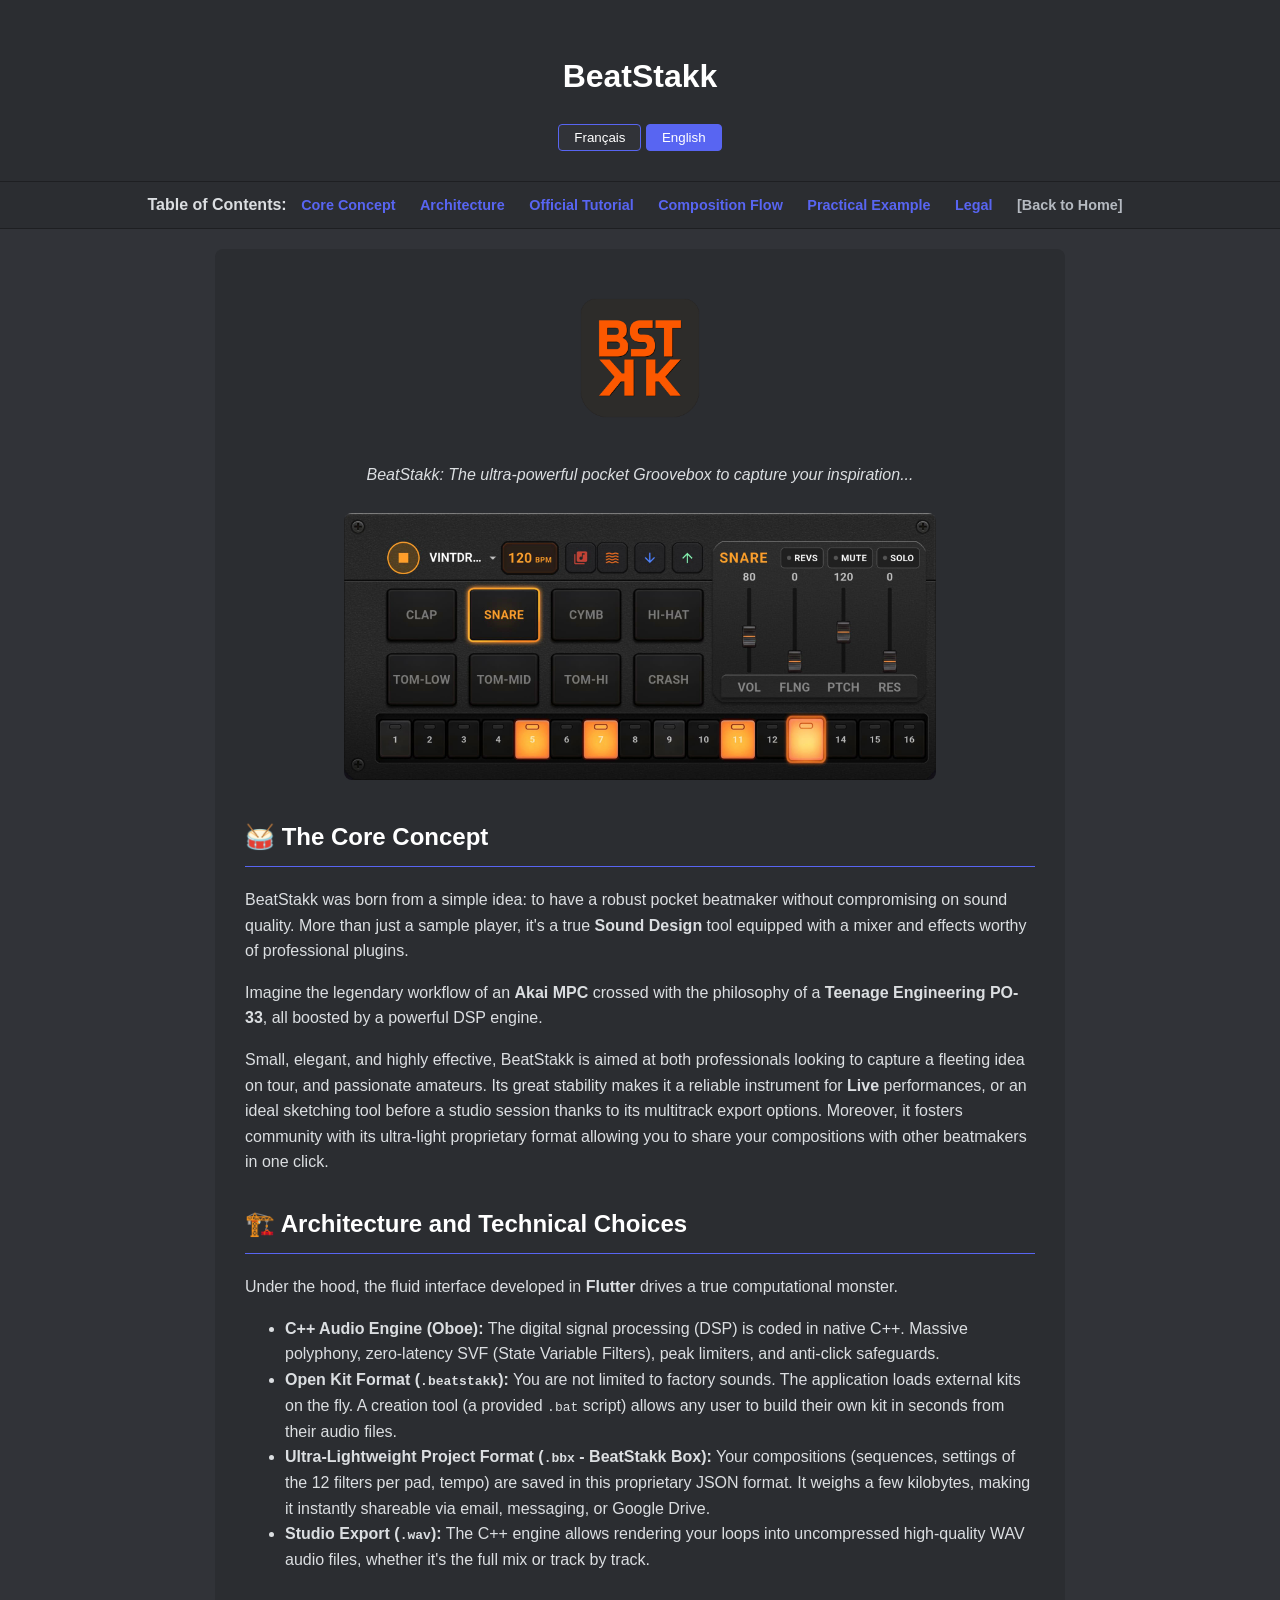
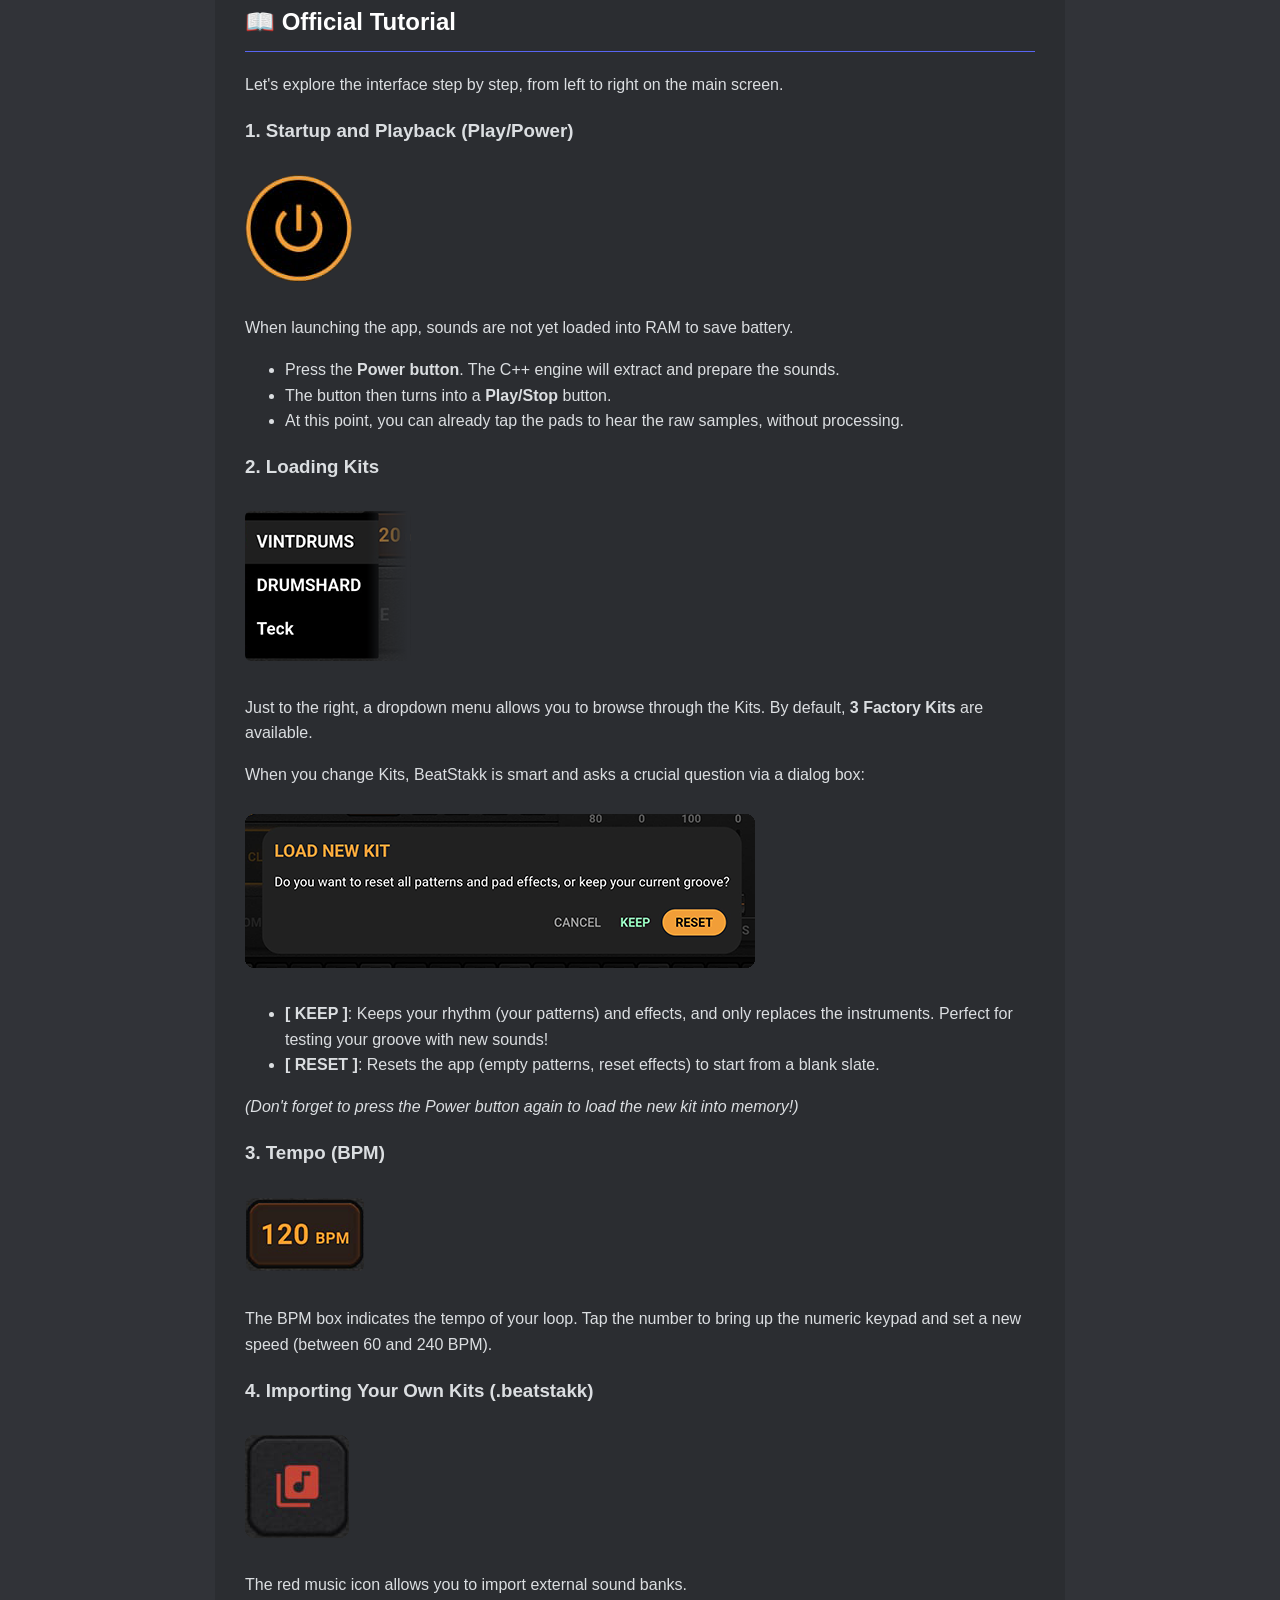
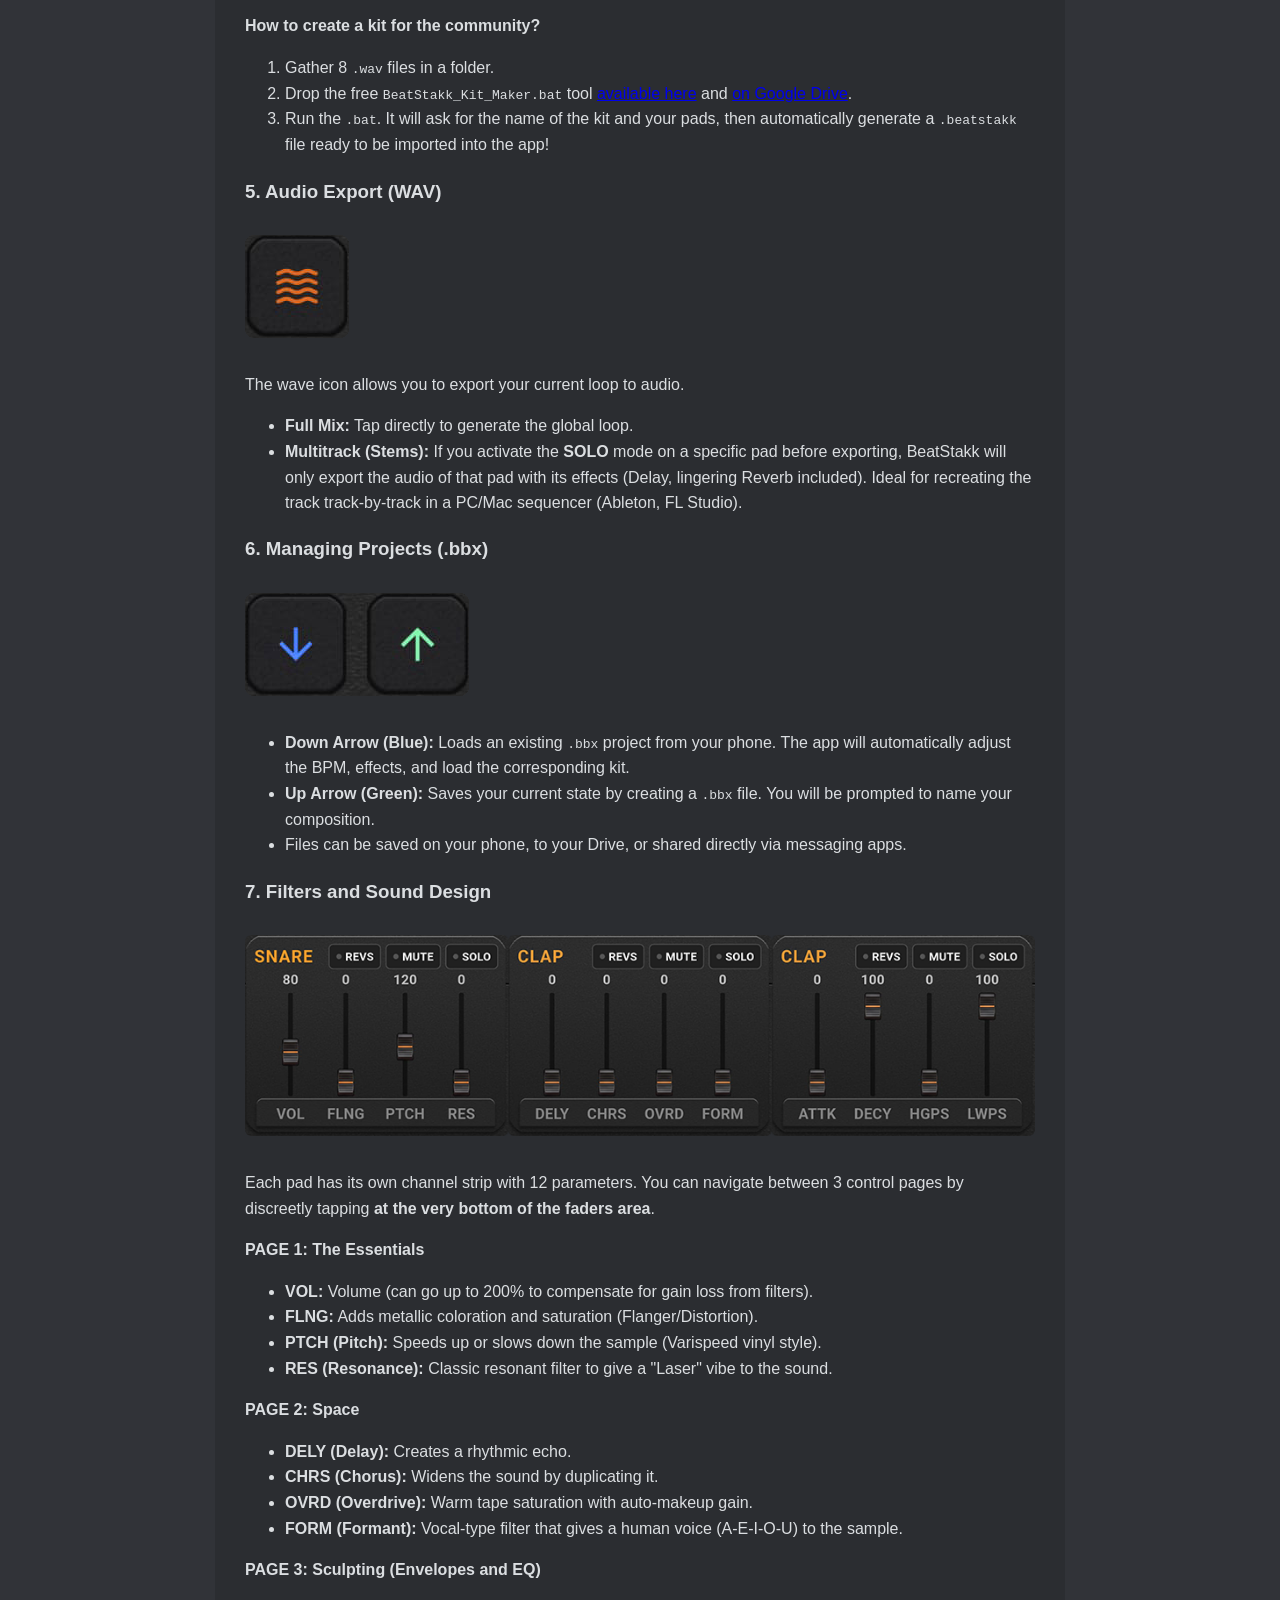
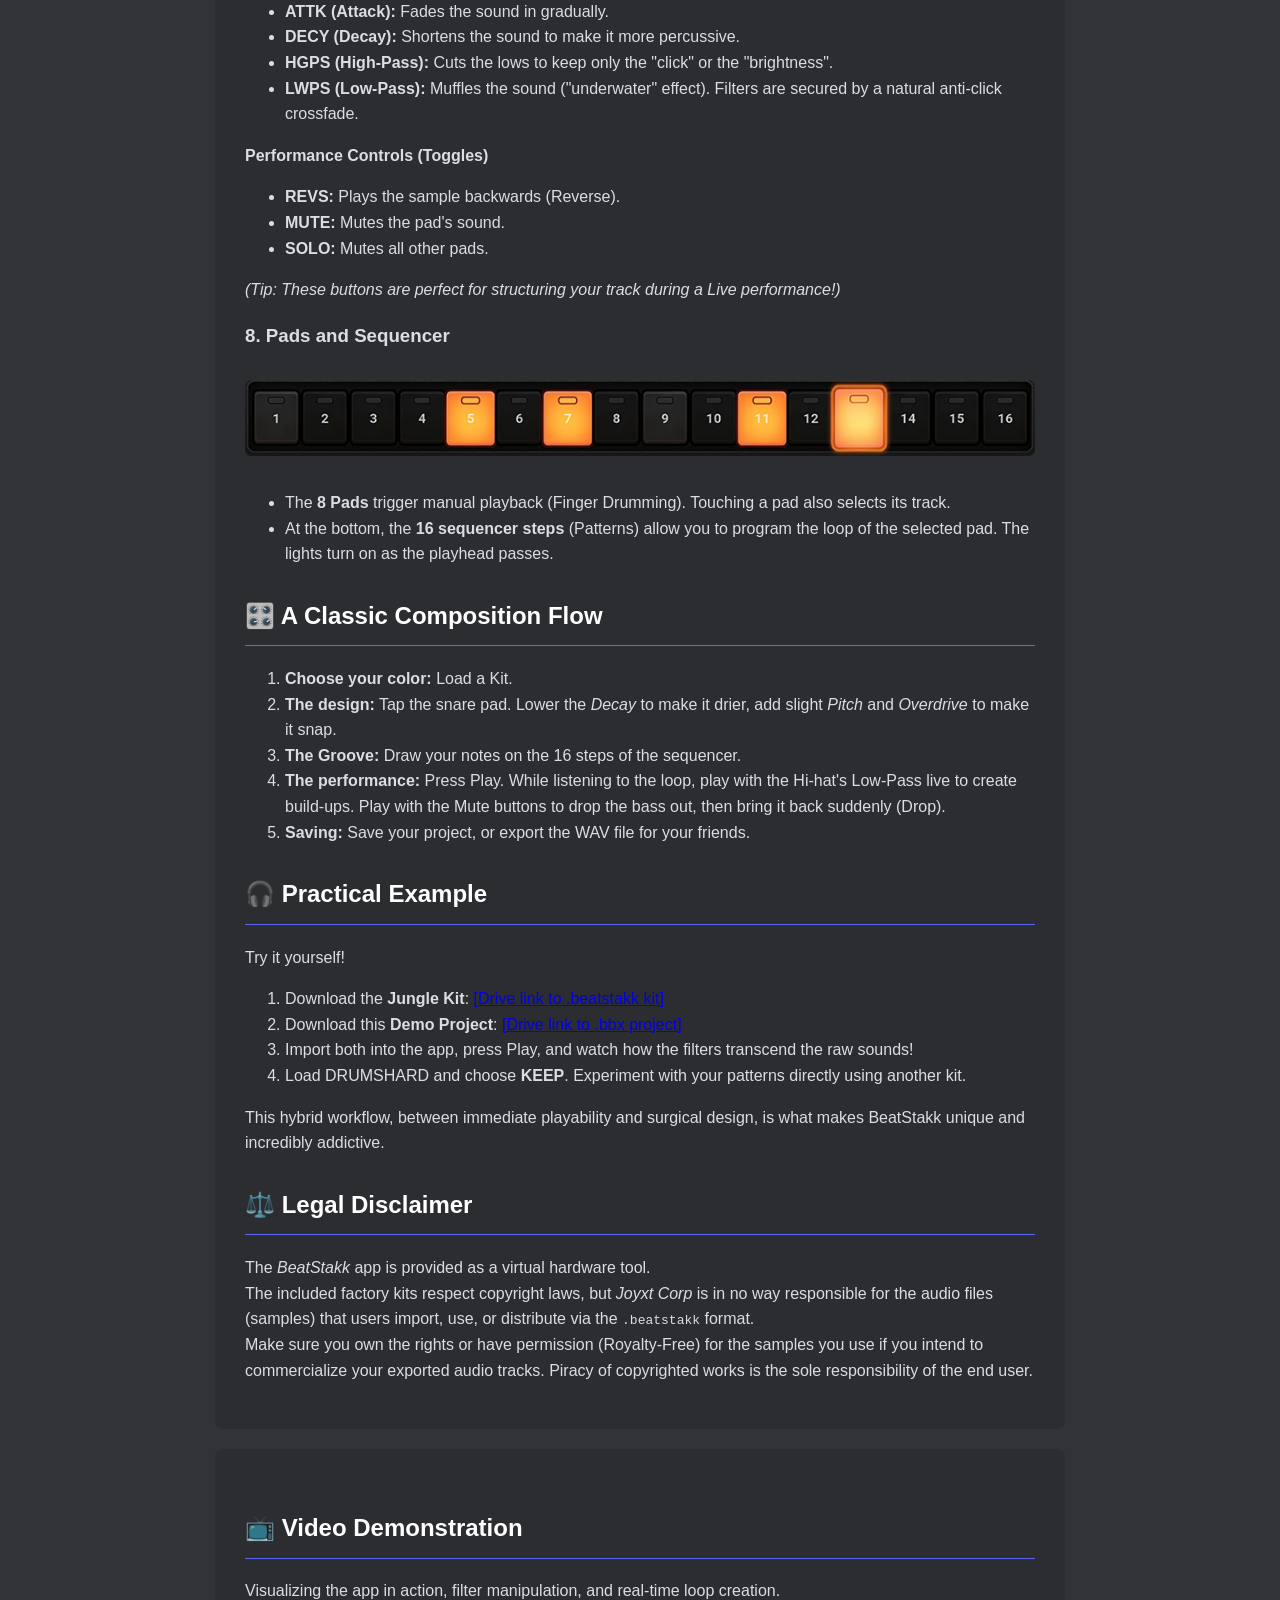
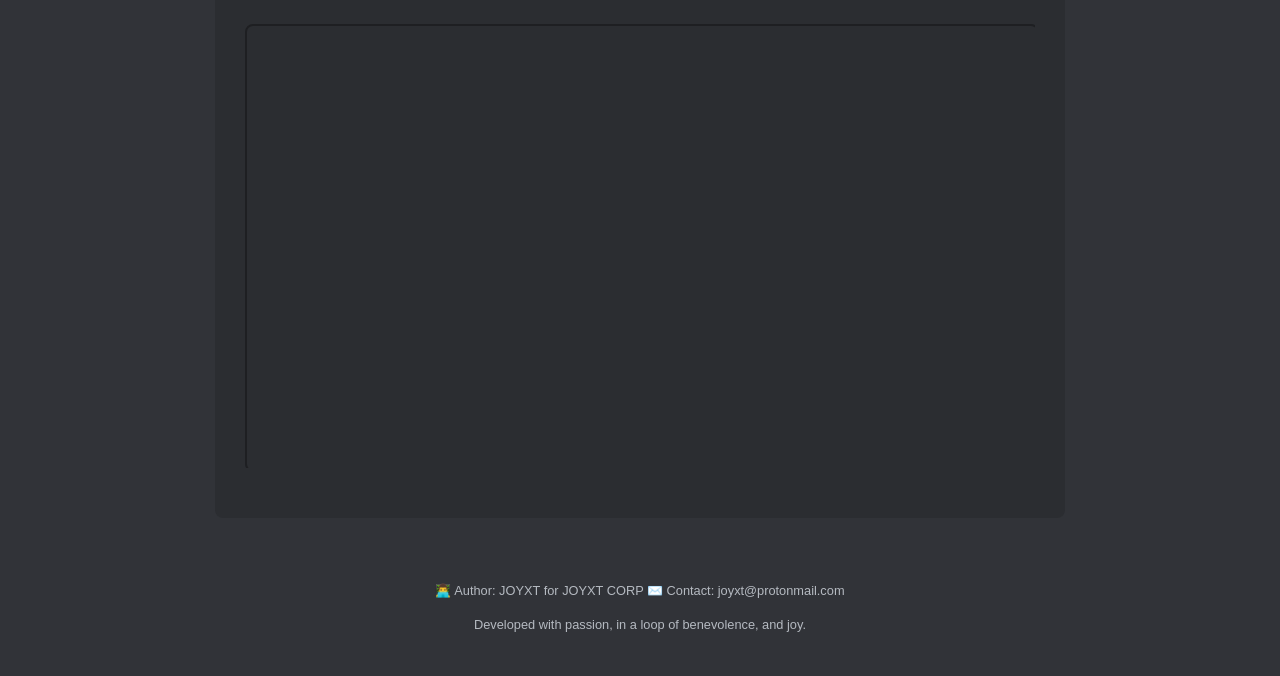
==== beatstakk_en.html @ 930d636c "cjange T to t" ====
<!DOCTYPE html>
<html lang="en">
<head>
    <meta charset="UTF-8">
    <meta name="viewport" content="width=device-width, initial-scale=1.0">
    <title>BeatStakk - EN</title>
    <link rel="stylesheet" href="style.css">
</head>
<body>
<header>
    <h1>BeatStakk</h1>
    <div class="lang-switcher">
        <button onclick="window.location.href='beatstakk_fr2.html'">Français</button>
        <button class="active">English</button>
    </div>
</header>

<nav class="toc">
    <strong>Table of Contents:</strong>
    <a href="#raison">Core Concept</a>
    <a href="#architecture">Architecture</a>
    <a href="#tutoriel">Official Tutorial</a>
    <a href="#flow">Composition Flow</a>
    <a href="#exemple">Practical Example</a>
    <a href="#legal">Legal</a>
    <a href="index.html" style="color:var(--text-muted)">[Back to Home]</a>
</nav>

<main>
    <div class="card">
        <div style="text-align: center; margin-bottom: 20px;">
            <img src="img/BeatStakk_Playstore_Logo.png" alt="BeatStakk Logo" style="width: 20%; display: block; margin: 0 auto;">
            <br>
            <em>BeatStakk: The ultra-powerful pocket Groovebox to capture your inspiration...</em>
            <br><br>
            <img src="img/BeatStakk_ScreenShot.jpeg" alt="BeatStakk Interface" style="width: 75%; border-radius: 8px;">
        </div>

        <h2 id="raison">🥁 The Core Concept</h2>
        <p>BeatStakk was born from a simple idea: to have a robust pocket beatmaker without compromising on sound quality. More than just a sample player, it's a true <strong>Sound Design</strong> tool equipped with a mixer and effects worthy of professional plugins.</p>
        <p>Imagine the legendary workflow of an <strong>Akai MPC</strong> crossed with the philosophy of a <strong>Teenage Engineering PO-33</strong>, all boosted by a powerful DSP engine.</p>
        <p>Small, elegant, and highly effective, BeatStakk is aimed at both professionals looking to capture a fleeting idea on tour, and passionate amateurs. Its great stability makes it a reliable instrument for <strong>Live</strong> performances, or an ideal sketching tool before a studio session thanks to its multitrack export options. Moreover, it fosters community with its ultra-light proprietary format allowing you to share your compositions with other beatmakers in one click.</p>

        <h2 id="architecture">🏗️ Architecture and Technical Choices</h2>
        <p>Under the hood, the fluid interface developed in <strong>Flutter</strong> drives a true computational monster.</p>
        <ul>
            <li><strong>C++ Audio Engine (Oboe):</strong> The digital signal processing (DSP) is coded in native C++. Massive polyphony, zero-latency SVF (State Variable Filters), peak limiters, and anti-click safeguards.</li>
            <li><strong>Open Kit Format (<code>.beatstakk</code>):</strong> You are not limited to factory sounds. The application loads external kits on the fly. A creation tool (a provided <code>.bat</code> script) allows any user to build their own kit in seconds from their audio files.</li>
            <li><strong>Ultra-Lightweight Project Format (<code>.bbx</code> - BeatStakk Box):</strong> Your compositions (sequences, settings of the 12 filters per pad, tempo) are saved in this proprietary JSON format. It weighs a few kilobytes, making it instantly shareable via email, messaging, or Google Drive.</li>
            <li><strong>Studio Export (<code>.wav</code>):</strong> The C++ engine allows rendering your loops into uncompressed high-quality WAV audio files, whether it's the full mix or track by track.</li>
        </ul>

        <h2 id="tutoriel">📖 Official Tutorial</h2>
        <p>Let's explore the interface step by step, from left to right on the main screen.</p>

        <h3>1. Startup and Playback (Play/Power)</h3>
        <img src="img/UI_Power.png" alt="BeatStakk Power" style="max-width: 100%; border-radius: 6px; margin: 10px 0;">
        <p>When launching the app, sounds are not yet loaded into RAM to save battery.</p>
        <ul>
            <li>Press the <strong>Power button</strong>. The C++ engine will extract and prepare the sounds.</li>
            <li>The button then turns into a <strong>Play/Stop</strong> button.</li>
            <li>At this point, you can already tap the pads to hear the raw samples, without processing.</li>
        </ul>

        <h3>2. Loading Kits</h3>
        <img src="img/Ui_Kit.png" alt="Kits Menu" style="max-width: 100%; border-radius: 6px; margin: 10px 0;">
        <p>Just to the right, a dropdown menu allows you to browse through the Kits. By default, <strong>3 Factory Kits</strong> are available.</p>
        <p>When you change Kits, BeatStakk is smart and asks a crucial question via a dialog box:</p>
        <img src="img/Ui_Questions.png" alt="Kit Change Message" style="max-width: 100%; border-radius: 6px; margin: 10px 0;">
        <ul>
            <li><strong>[ KEEP ]</strong>: Keeps your rhythm (your patterns) and effects, and only replaces the instruments. Perfect for testing your groove with new sounds!</li>
            <li><strong>[ RESET ]</strong>: Resets the app (empty patterns, reset effects) to start from a blank slate.</li>
        </ul>
        <p><em>(Don't forget to press the Power button again to load the new kit into memory!)</em></p>

        <h3>3. Tempo (BPM)</h3>
        <img src="img/Ui_BPM.png" alt="BPM Button" style="max-width: 100%; border-radius: 6px; margin: 10px 0;">
        <p>The BPM box indicates the tempo of your loop. Tap the number to bring up the numeric keypad and set a new speed (between 60 and 240 BPM).</p>

        <h3>4. Importing Your Own Kits (.beatstakk)</h3>
        <img src="img/Ui_ADDKIT.png" alt="Import Kit Button" style="max-width: 100%; border-radius: 6px; margin: 10px 0;">
        <p>The red music icon allows you to import external sound banks.</p>
        <p><strong>How to create a kit for the community?</strong></p>
        <ol>
            <li>Gather 8 <code>.wav</code> files in a folder.</li>
            <li>Drop the free <code>BeatStakk_Kit_Maker.bat</code> tool <a href="tool/BeatStakk_Kit_Maker.zip">available here</a> and <a href="https://drive.google.com/file/d/1hg0mNo_TkWM26WSYjPLIEQE8mhA7salg/view?usp=sharing" target="_blank">on Google Drive</a>.</li>
            <li>Run the <code>.bat</code>. It will ask for the name of the kit and your pads, then automatically generate a <code>.beatstakk</code> file ready to be imported into the app!</li>
        </ol>

        <h3>5. Audio Export (WAV)</h3>
        <img src="img/Ui_ExpWAVE.png" alt="Export WAV Button" style="max-width: 100%; border-radius: 6px; margin: 10px 0;">
        <p>The wave icon allows you to export your current loop to audio.</p>
        <ul>
            <li><strong>Full Mix:</strong> Tap directly to generate the global loop.</li>
            <li><strong>Multitrack (Stems):</strong> If you activate the <strong>SOLO</strong> mode on a specific pad before exporting, BeatStakk will only export the audio of that pad with its effects (Delay, lingering Reverb included). Ideal for recreating the track track-by-track in a PC/Mac sequencer (Ableton, FL Studio).</li>
        </ul>

        <h3>6. Managing Projects (.bbx)</h3>
        <img src="img/Ui_IMP_EXP.png" alt="Import/Export Project Button" style="max-width: 100%; border-radius: 6px; margin: 10px 0;">
        <ul>
            <li><strong>Down Arrow (Blue):</strong> Loads an existing <code>.bbx</code> project from your phone. The app will automatically adjust the BPM, effects, and load the corresponding kit.</li>
            <li><strong>Up Arrow (Green):</strong> Saves your current state by creating a <code>.bbx</code> file. You will be prompted to name your composition.</li>
            <li>Files can be saved on your phone, to your Drive, or shared directly via messaging apps.</li>
        </ul>

        <h3>7. Filters and Sound Design</h3>
        <img src="img/Ui_Effects.png" alt="Filters Area" style="max-width: 100%; border-radius: 6px; margin: 10px 0;">
        <p>Each pad has its own channel strip with 12 parameters. You can navigate between 3 control pages by discreetly tapping <strong>at the very bottom of the faders area</strong>.</p>
        
        <p><strong>PAGE 1: The Essentials</strong></p>
        <ul>
            <li><strong>VOL:</strong> Volume (can go up to 200% to compensate for gain loss from filters).</li>
            <li><strong>FLNG:</strong> Adds metallic coloration and saturation (Flanger/Distortion).</li>
            <li><strong>PTCH (Pitch):</strong> Speeds up or slows down the sample (Varispeed vinyl style).</li>
            <li><strong>RES (Resonance):</strong> Classic resonant filter to give a "Laser" vibe to the sound.</li>
        </ul>

        <p><strong>PAGE 2: Space</strong></p>
        <ul>
            <li><strong>DELY (Delay):</strong> Creates a rhythmic echo.</li>
            <li><strong>CHRS (Chorus):</strong> Widens the sound by duplicating it.</li>
            <li><strong>OVRD (Overdrive):</strong> Warm tape saturation with auto-makeup gain.</li>
            <li><strong>FORM (Formant):</strong> Vocal-type filter that gives a human voice (A-E-I-O-U) to the sample.</li>
        </ul>

        <p><strong>PAGE 3: Sculpting (Envelopes and EQ)</strong></p>
        <ul>
            <li><strong>ATTK (Attack):</strong> Fades the sound in gradually.</li>
            <li><strong>DECY (Decay):</strong> Shortens the sound to make it more percussive.</li>
            <li><strong>HGPS (High-Pass):</strong> Cuts the lows to keep only the "click" or the "brightness".</li>
            <li><strong>LWPS (Low-Pass):</strong> Muffles the sound ("underwater" effect). Filters are secured by a natural anti-click crossfade.</li>
        </ul>

        <p><strong>Performance Controls (Toggles)</strong></p>
        <ul>
            <li><strong>REVS:</strong> Plays the sample backwards (Reverse).</li>
            <li><strong>MUTE:</strong> Mutes the pad's sound.</li>
            <li><strong>SOLO:</strong> Mutes all other pads.</li>
        </ul>
        <p><em>(Tip: These buttons are perfect for structuring your track during a Live performance!)</em></p>

        <h3>8. Pads and Sequencer</h3>
        <img src="img/Ui_Patterns.png" alt="Sequencer" style="max-width: 100%; border-radius: 6px; margin: 10px 0;">
        <ul>
            <li>The <strong>8 Pads</strong> trigger manual playback (Finger Drumming). Touching a pad also selects its track.</li>
            <li>At the bottom, the <strong>16 sequencer steps</strong> (Patterns) allow you to program the loop of the selected pad. The lights turn on as the playhead passes.</li>
        </ul>

        <h2 id="flow">🎛️ A Classic Composition Flow</h2>
        <ol>
            <li><strong>Choose your color:</strong> Load a Kit.</li>
            <li><strong>The design:</strong> Tap the snare pad. Lower the <em>Decay</em> to make it drier, add slight <em>Pitch</em> and <em>Overdrive</em> to make it snap.</li>
            <li><strong>The Groove:</strong> Draw your notes on the 16 steps of the sequencer.</li>
            <li><strong>The performance:</strong> Press Play. While listening to the loop, play with the Hi-hat's Low-Pass live to create build-ups. Play with the Mute buttons to drop the bass out, then bring it back suddenly (Drop).</li>
            <li><strong>Saving:</strong> Save your project, or export the WAV file for your friends.</li>
        </ol>

        <h2 id="exemple">🎧 Practical Example</h2>
        <p>Try it yourself!</p>
        <ol>
            <li>Download the <strong>Jungle Kit</strong>: <a href="https://drive.google.com/file/d/19Ub7Polo5InMxgsC59vypetd4v2DM2sg/view?usp=sharing" target="_blank">[Drive link to .beatstakk kit]</a></li>
            <li>Download this <strong>Demo Project</strong>: <a href="https://drive.google.com/file/d/1XebCgmjNtknM7NteTGm-o6sNWkcVsdc2/view?usp=sharing" target="_blank">[Drive link to .bbx project]</a></li>
            <li>Import both into the app, press Play, and watch how the filters transcend the raw sounds!</li>
            <li>Load DRUMSHARD and choose <strong>KEEP</strong>. Experiment with your patterns directly using another kit.</li>
        </ol>
        <p>This hybrid workflow, between immediate playability and surgical design, is what makes BeatStakk unique and incredibly addictive.</p>

        <h2 id="legal">⚖️ Legal Disclaimer</h2>
        <p>The <em>BeatStakk</em> app is provided as a virtual hardware tool.<br>
        The included factory kits respect copyright laws, but <em>Joyxt Corp</em> is in no way responsible for the audio files (samples) that users import, use, or distribute via the <code>.beatstakk</code> format.<br>
        Make sure you own the rights or have permission (Royalty-Free) for the samples you use if you intend to commercialize your exported audio tracks. Piracy of copyrighted works is the sole responsibility of the end user.</p>
    </div>
</main>

<main>
    <section class="card">
        <h2>📺 Video Demonstration</h2>
        <p>Visualizing the app in action, filter manipulation, and real-time loop creation.</p>
        
        <div class="video-container">
            <iframe 
                src="https://www.youtube.com/embed/" 
                frameborder="0" 
                allow="accelerometer; autoplay; clipboard-write; encrypted-media; gyroscope; picture-in-picture; web-share" 
                referrerpolicy="strict-origin-when-cross-origin"
                allowfullscreen>
            </iframe>
        </div>
    </section>
</main>

<footer>
    <p>👨‍💻 Author: JOYXT for JOYXT CORP ✉️ Contact: joyxt@protonmail.com</p>
    <p>Developed with passion, in a loop of benevolence, and joy.</p>
</footer>
</body>
</html>
---- style.css ----
:root {
    --bg-main: #313338;
    --bg-side: #2B2D31;
    --bg-tertiary: #1E1F22;
    --text-main: #DBDEE1;
    --text-muted: #B5BAC1;
    --accent: #5865F2;
    --white: #FFFFFF;
}

html { scroll-behavior: smooth; }
body { font-family: Arial, sans-serif; background-color: var(--bg-main); color: var(--text-main); margin: 0; line-height: 1.6; }
header { background-color: var(--bg-side); padding: 30px; text-align: center; border-bottom: 1px solid var(--bg-tertiary); }
h1 { color: var(--white); }
.lang-switcher button { background: var(--bg-main); border: 1px solid var(--accent); color: white; padding: 5px 15px; border-radius: 4px; cursor: pointer; }
.lang-switcher button.active { background: var(--accent); }
.toc { position: sticky; top: 0; background: var(--bg-side); padding: 10px; text-align: center; border-bottom: 1px solid var(--bg-tertiary); z-index: 100; }
.toc a { color: var(--accent); text-decoration: none; margin: 0 10px; font-weight: bold; font-size: 0.9em; }
main { max-width: 850px; margin: 20px auto; padding: 0 20px; }
.card { background: var(--bg-side); padding: 30px; border-radius: 8px; margin-bottom: 20px; }
h2 { color: var(--white); border-bottom: 1px solid var(--accent); padding-bottom: 10px; margin-top: 30px; }
footer { text-align: center; padding: 30px; color: var(--text-muted); font-size: 0.8em; }

.accent-link {
    display: inline-block;
    margin-top: 10px;
    color: var(--accent);
    text-decoration: none;
    font-weight: bold;
}
.accent-link:hover {
    text-decoration: underline;
    color: var(--white);
}

/* --- AJOUTS POUR LA PAGE MEDIA (SANS DÉNATURER L'EXISTANT) --- */

.video-container {
    position: relative;
    padding-bottom: 56.25%; /* Ratio 16/9 */
    height: 0;
    overflow: hidden;
    margin: 20px 0;
}

.video-container iframe {
    position: absolute;
    top: 0;
    left: 0;
    width: 100%;
    height: 100%;
    border: 2px solid var(--bg-tertiary);
    border-radius: 8px;
}

.media-grid {
    display: grid;
    grid-template-columns: repeat(auto-fit, minmax(200px, 1fr));
    gap: 15px;
    margin-top: 20px;
}

.media-item {
    background: var(--bg-tertiary);
    padding: 10px;
    border-radius: 6px;
    text-align: center;
}

.media-item img {
    max-width: 100%;
    border-radius: 4px;
    border: 1px solid var(--bg-main);
}
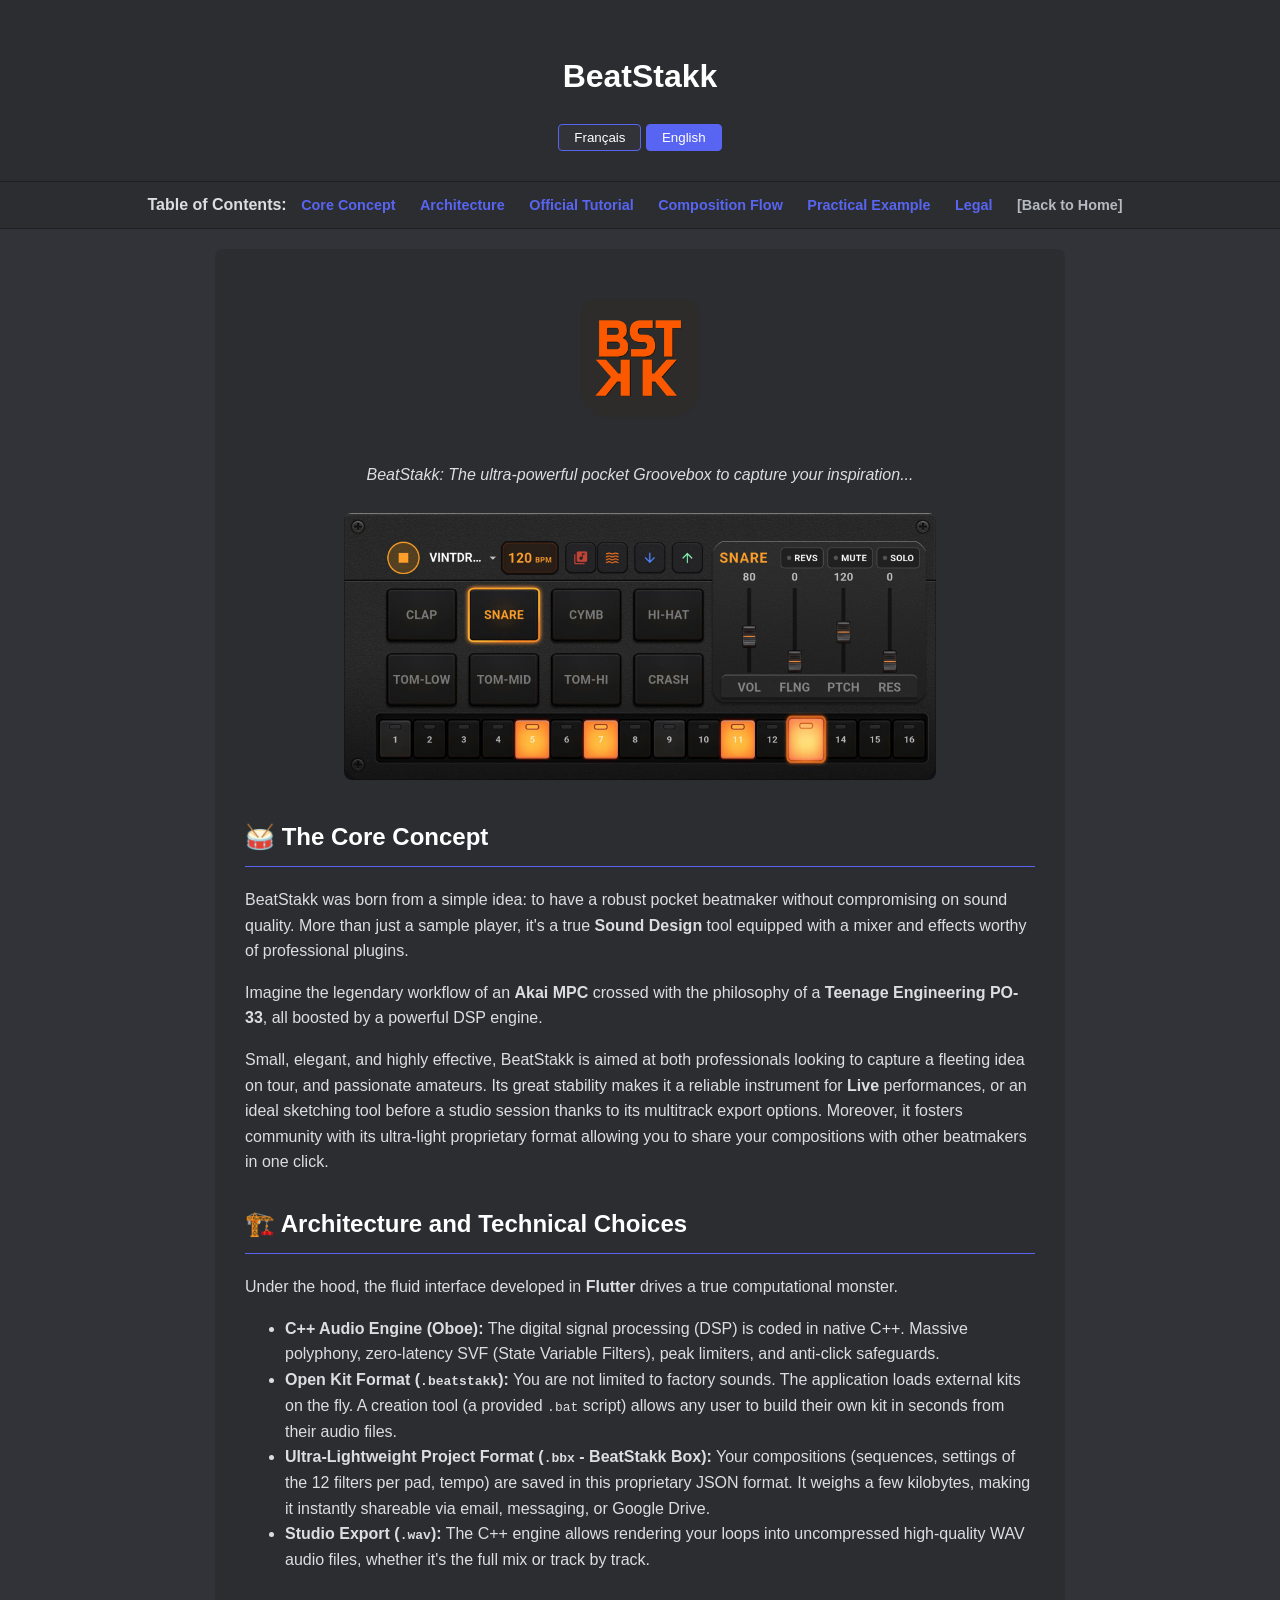
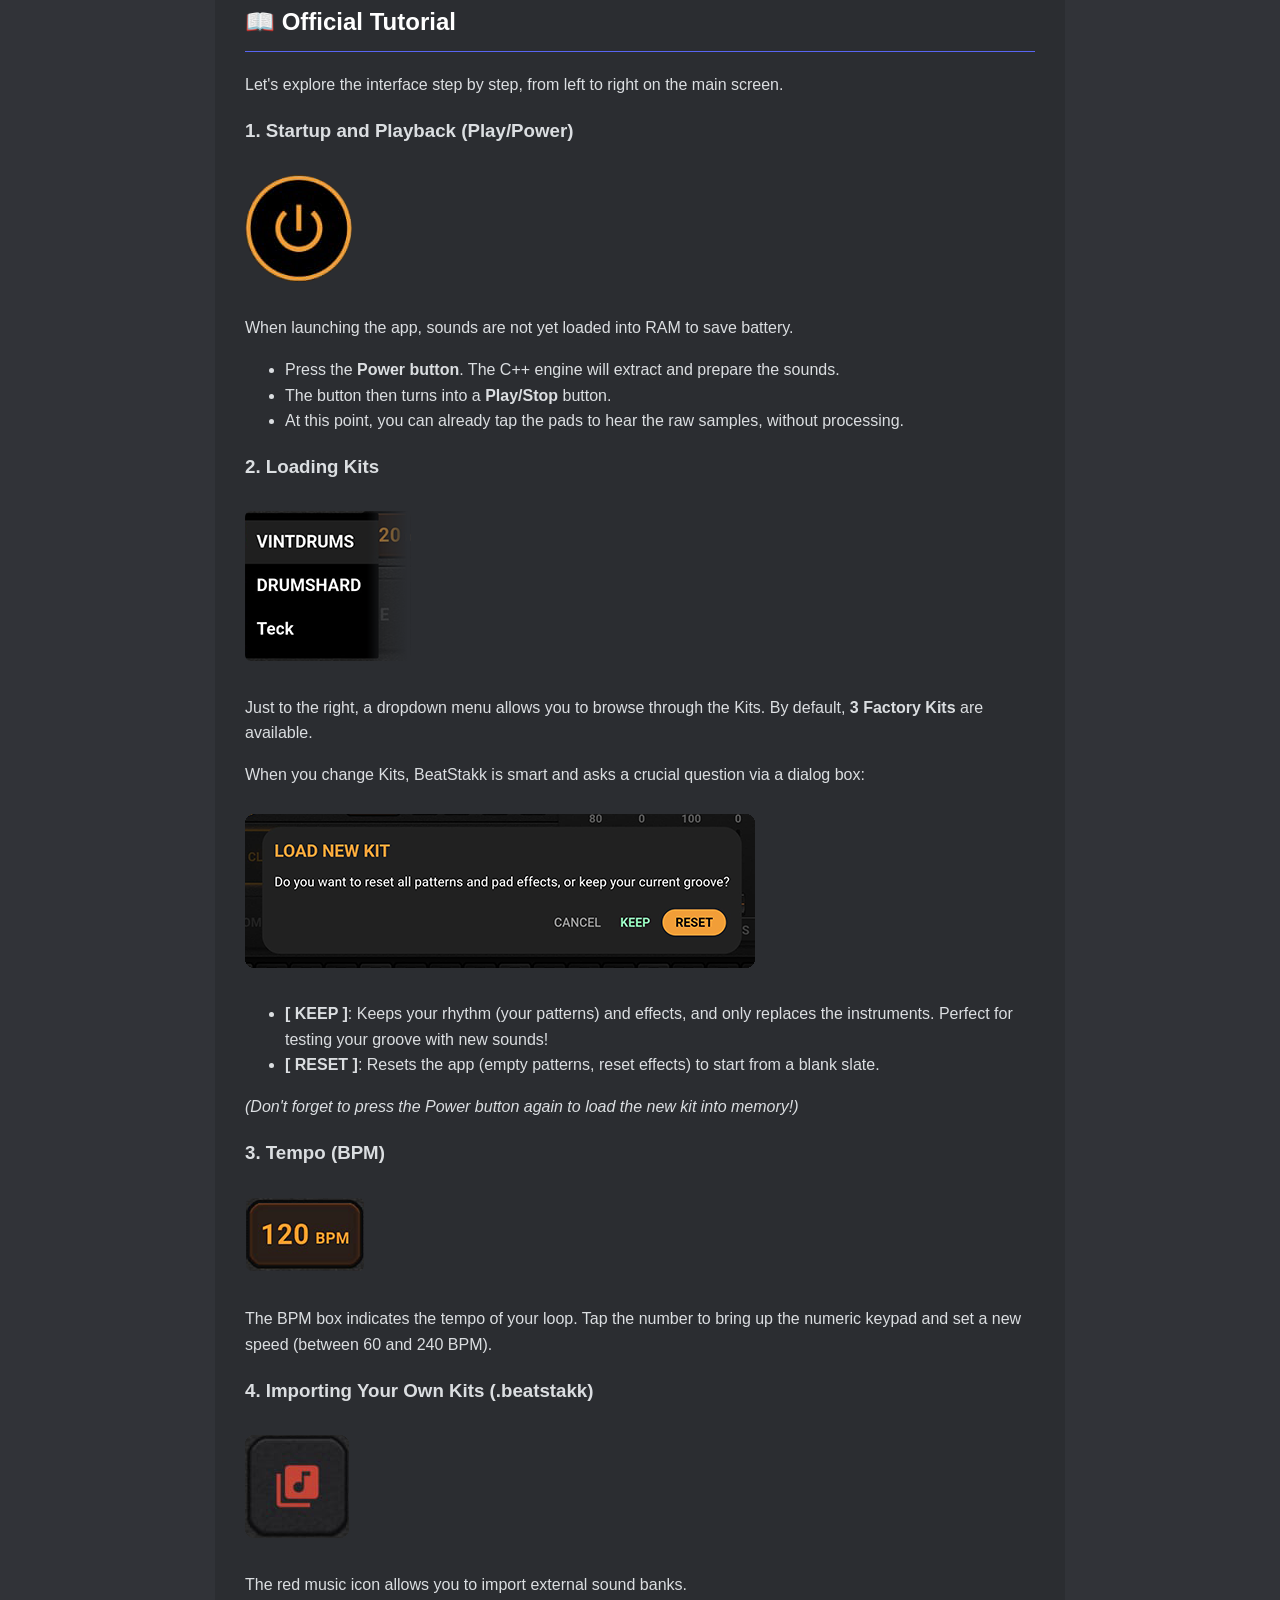
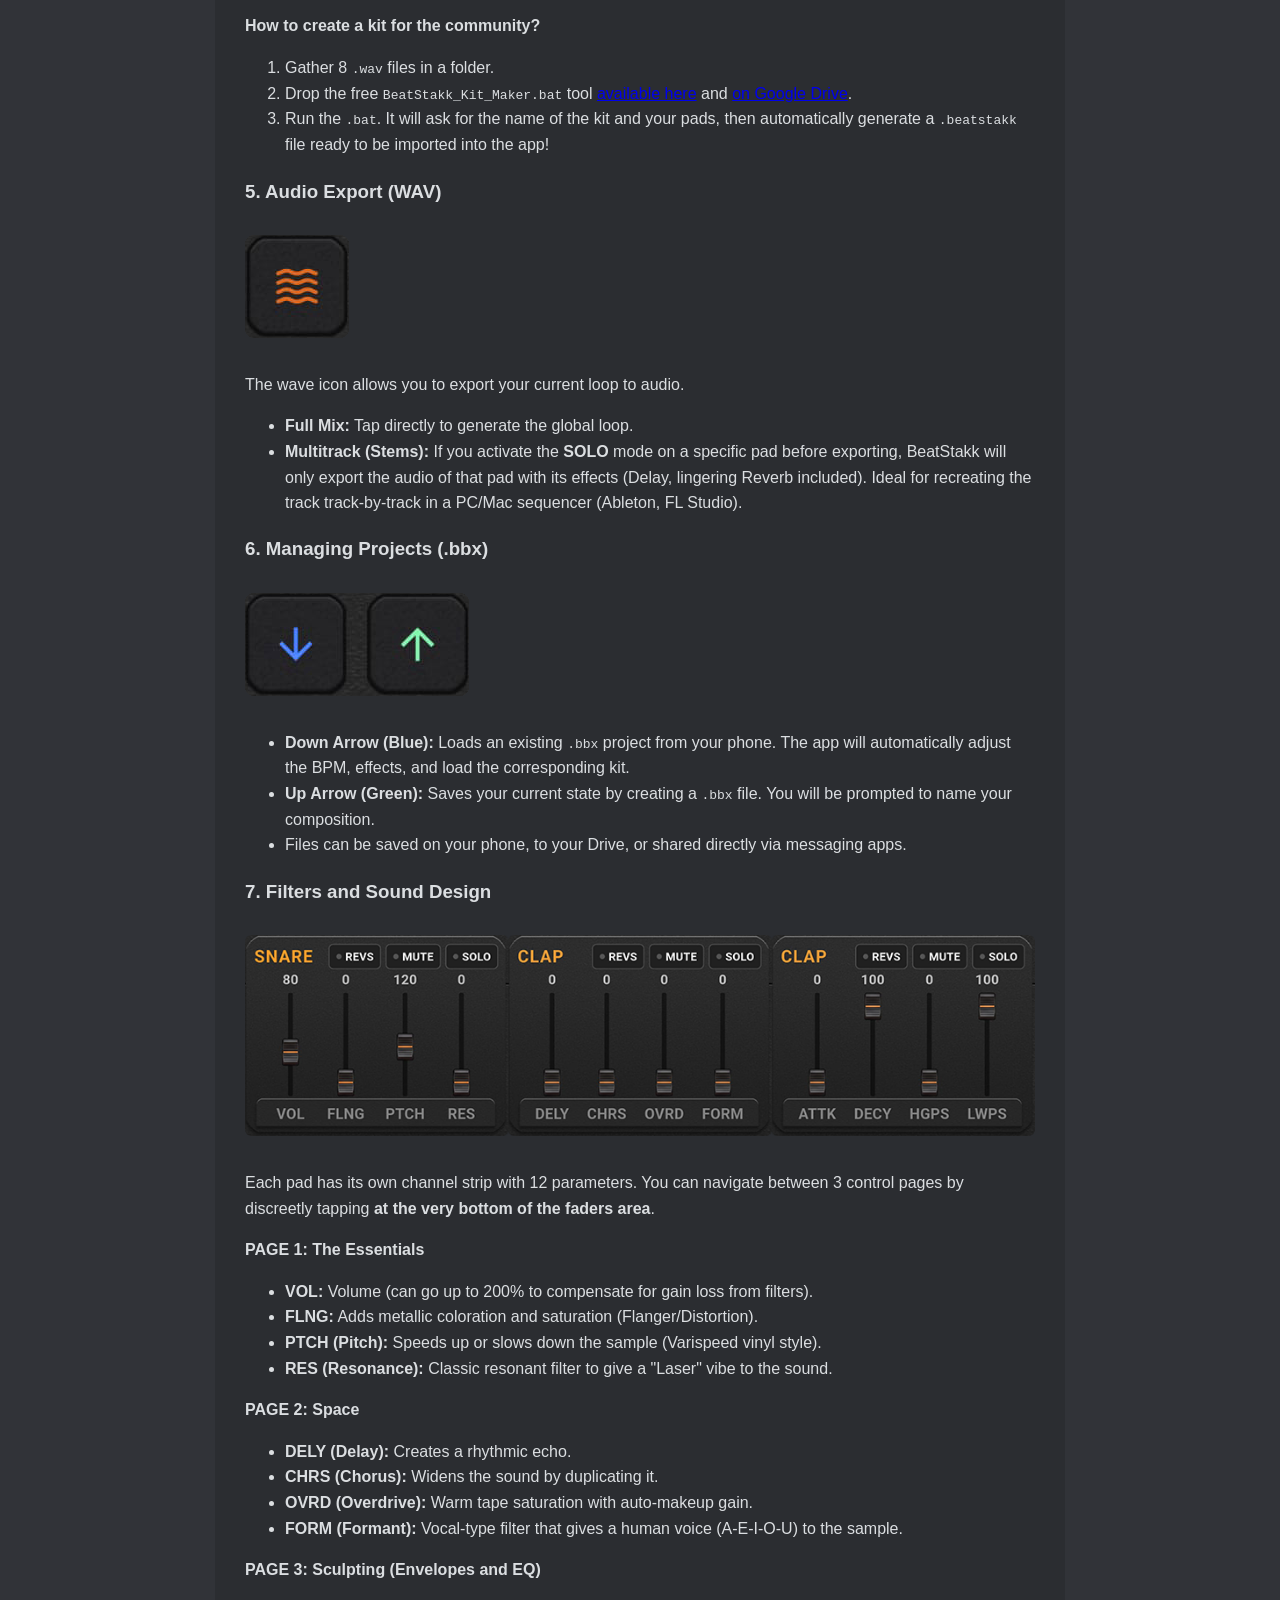
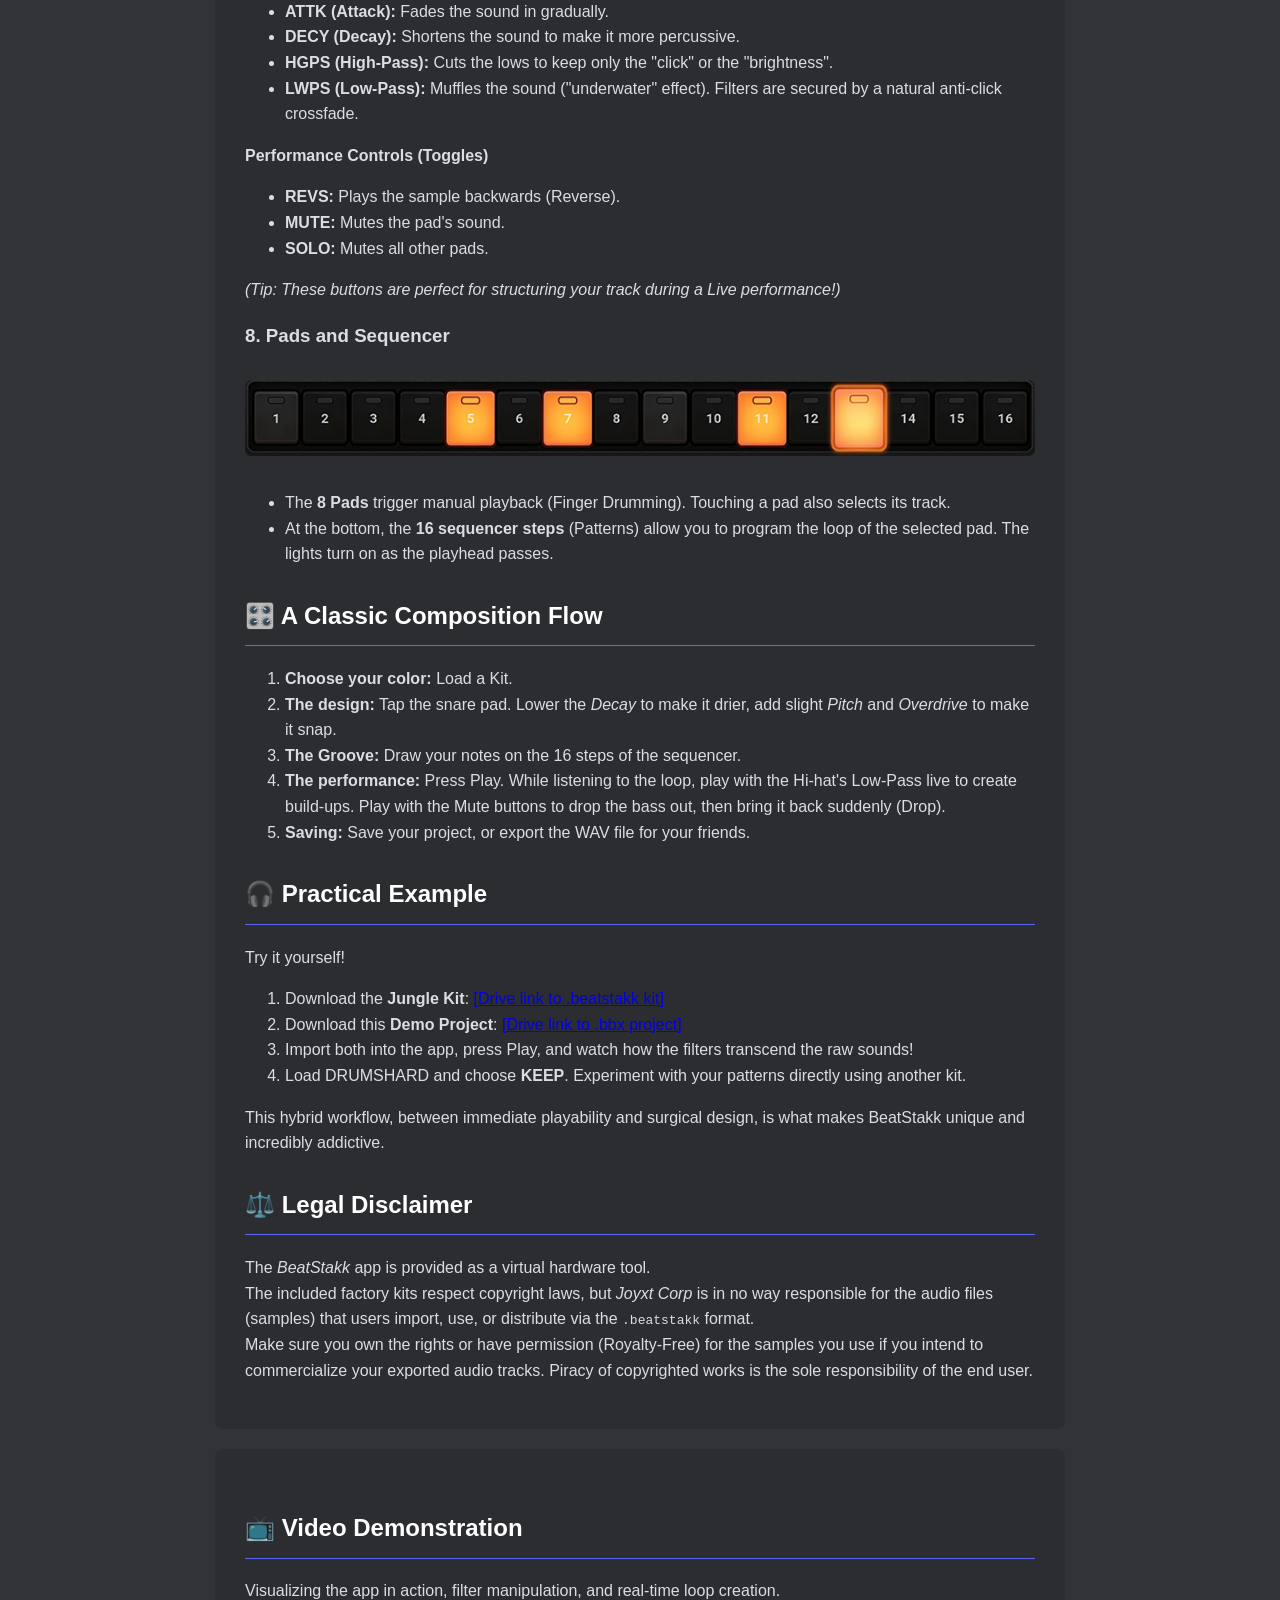
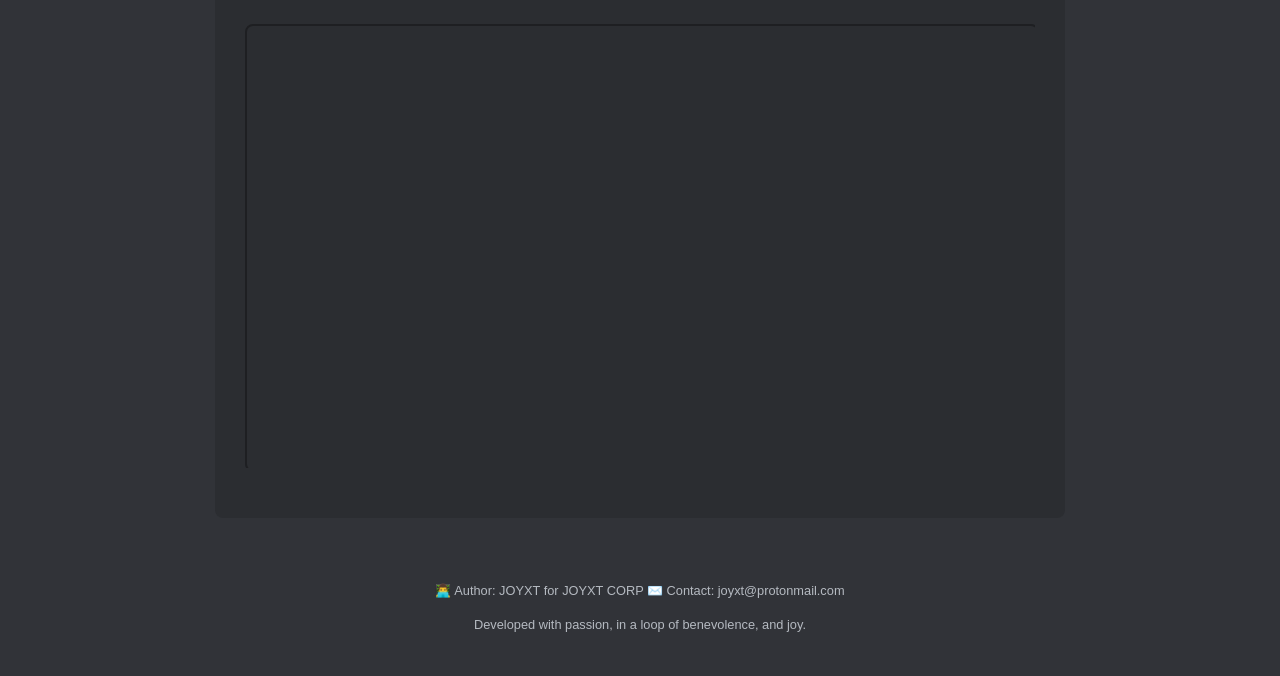
==== commit 59f18ff0: "add video media link add vidéo" ====
--- a/beatstakk_en.html
+++ b/beatstakk_en.html
@@ -179,7 +179,7 @@
         
         <div class="video-container">
             <iframe 
-                src="https://www.youtube.com/embed/" 
+                src="https://www.youtube.com/embed/JH3pPkcDwM8" 
                 frameborder="0" 
                 allow="accelerometer; autoplay; clipboard-write; encrypted-media; gyroscope; picture-in-picture; web-share" 
                 referrerpolicy="strict-origin-when-cross-origin"
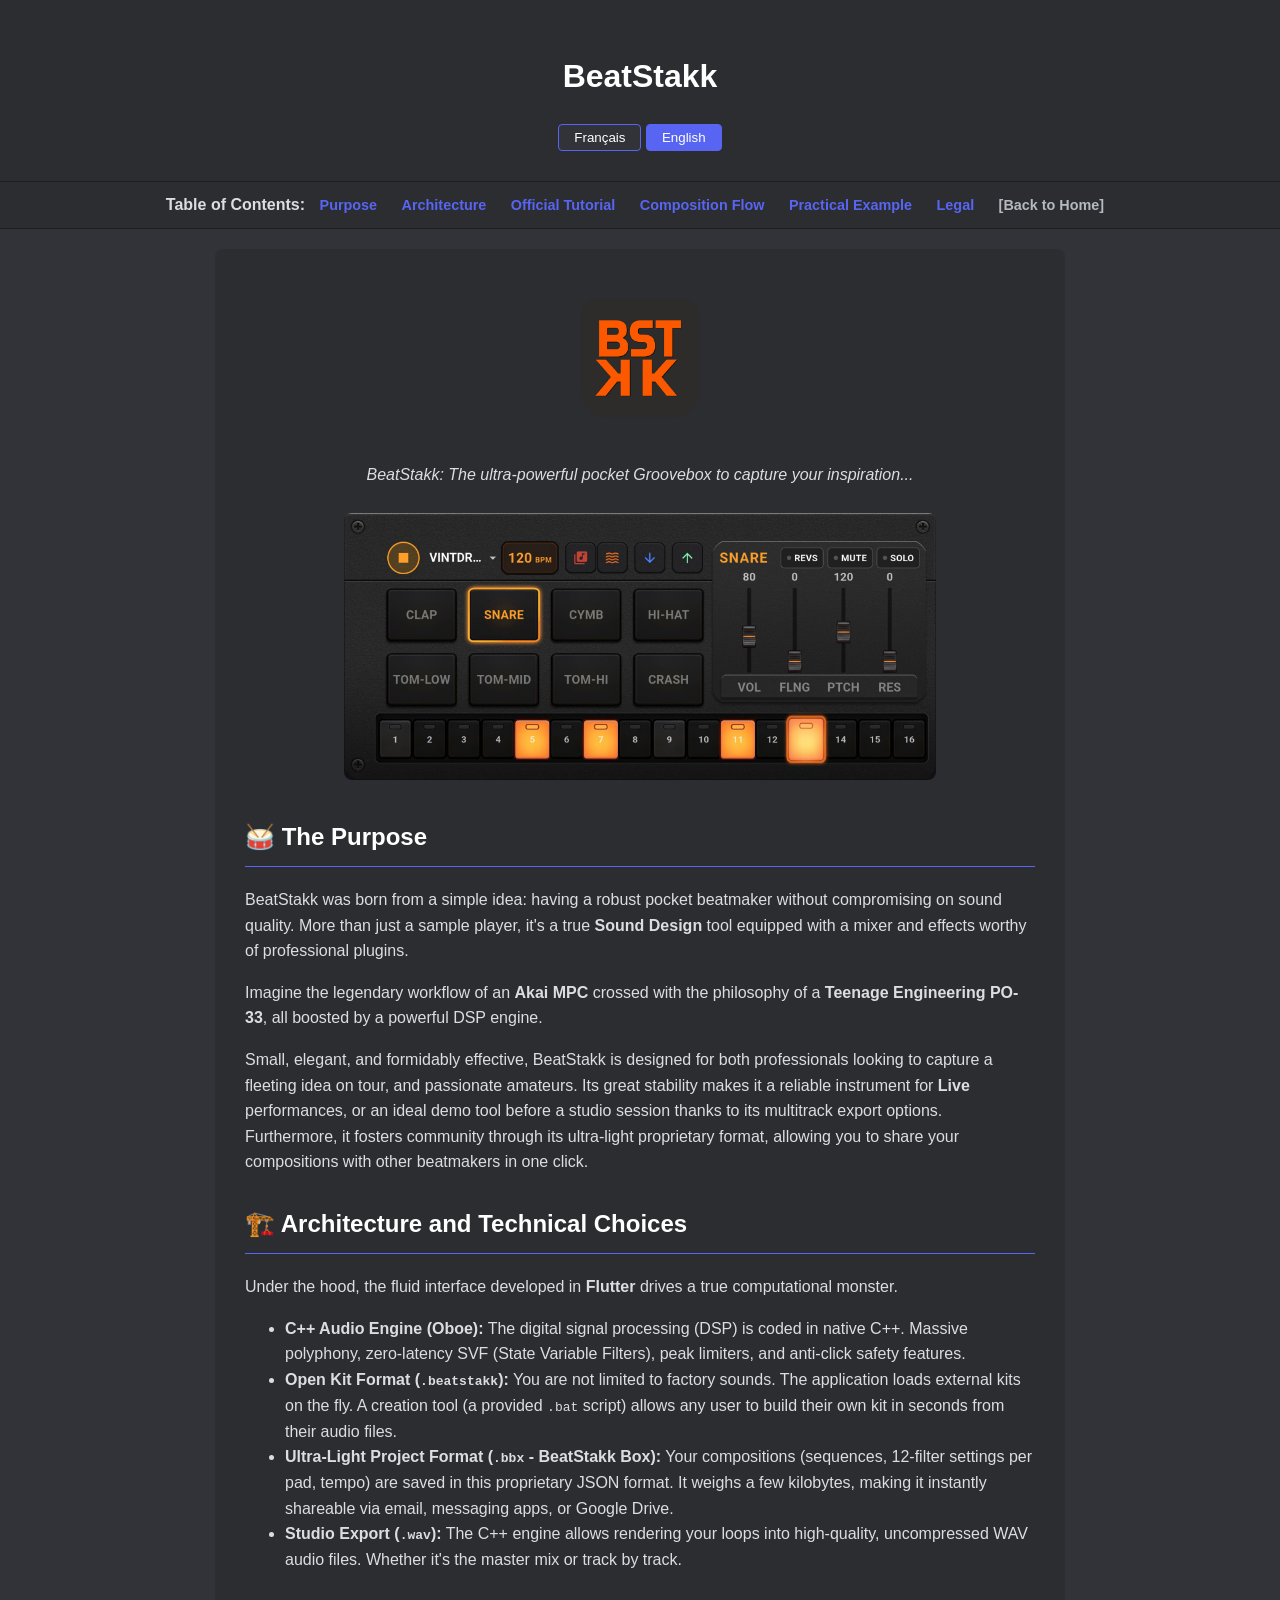
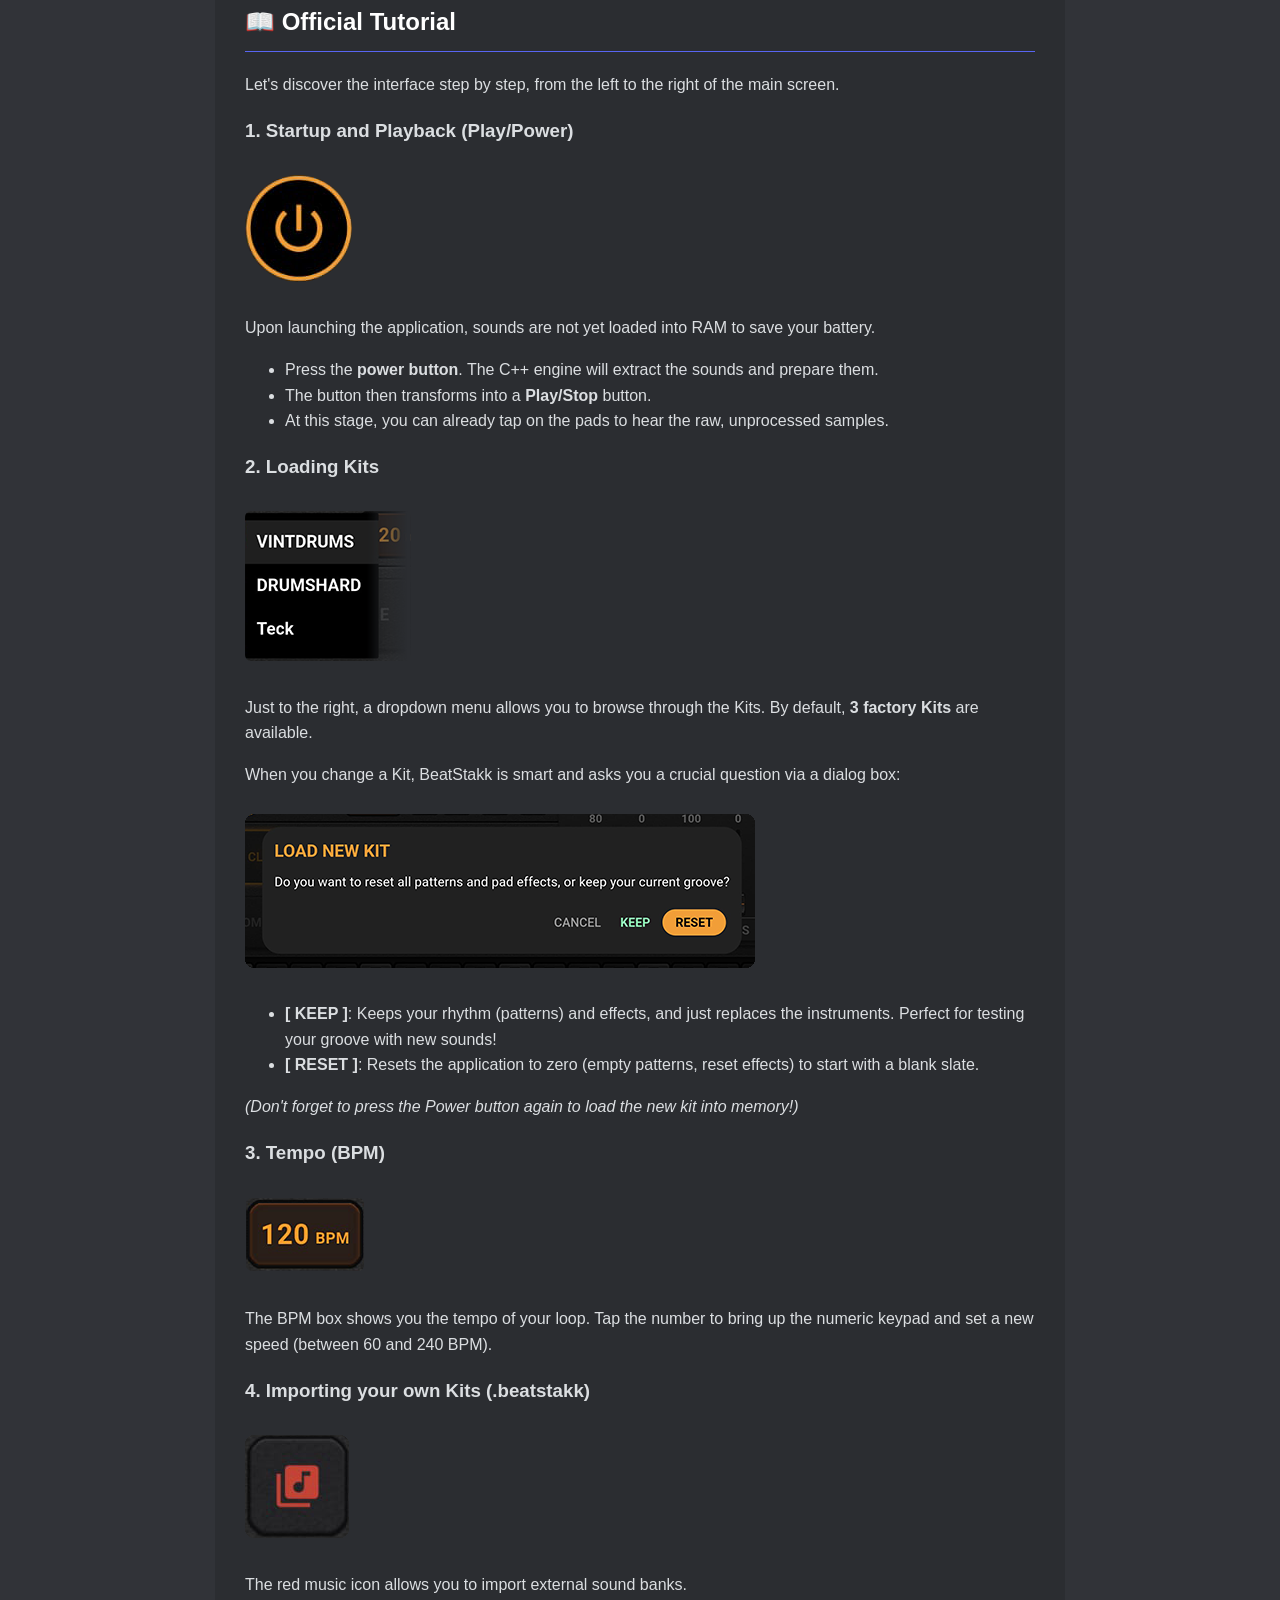
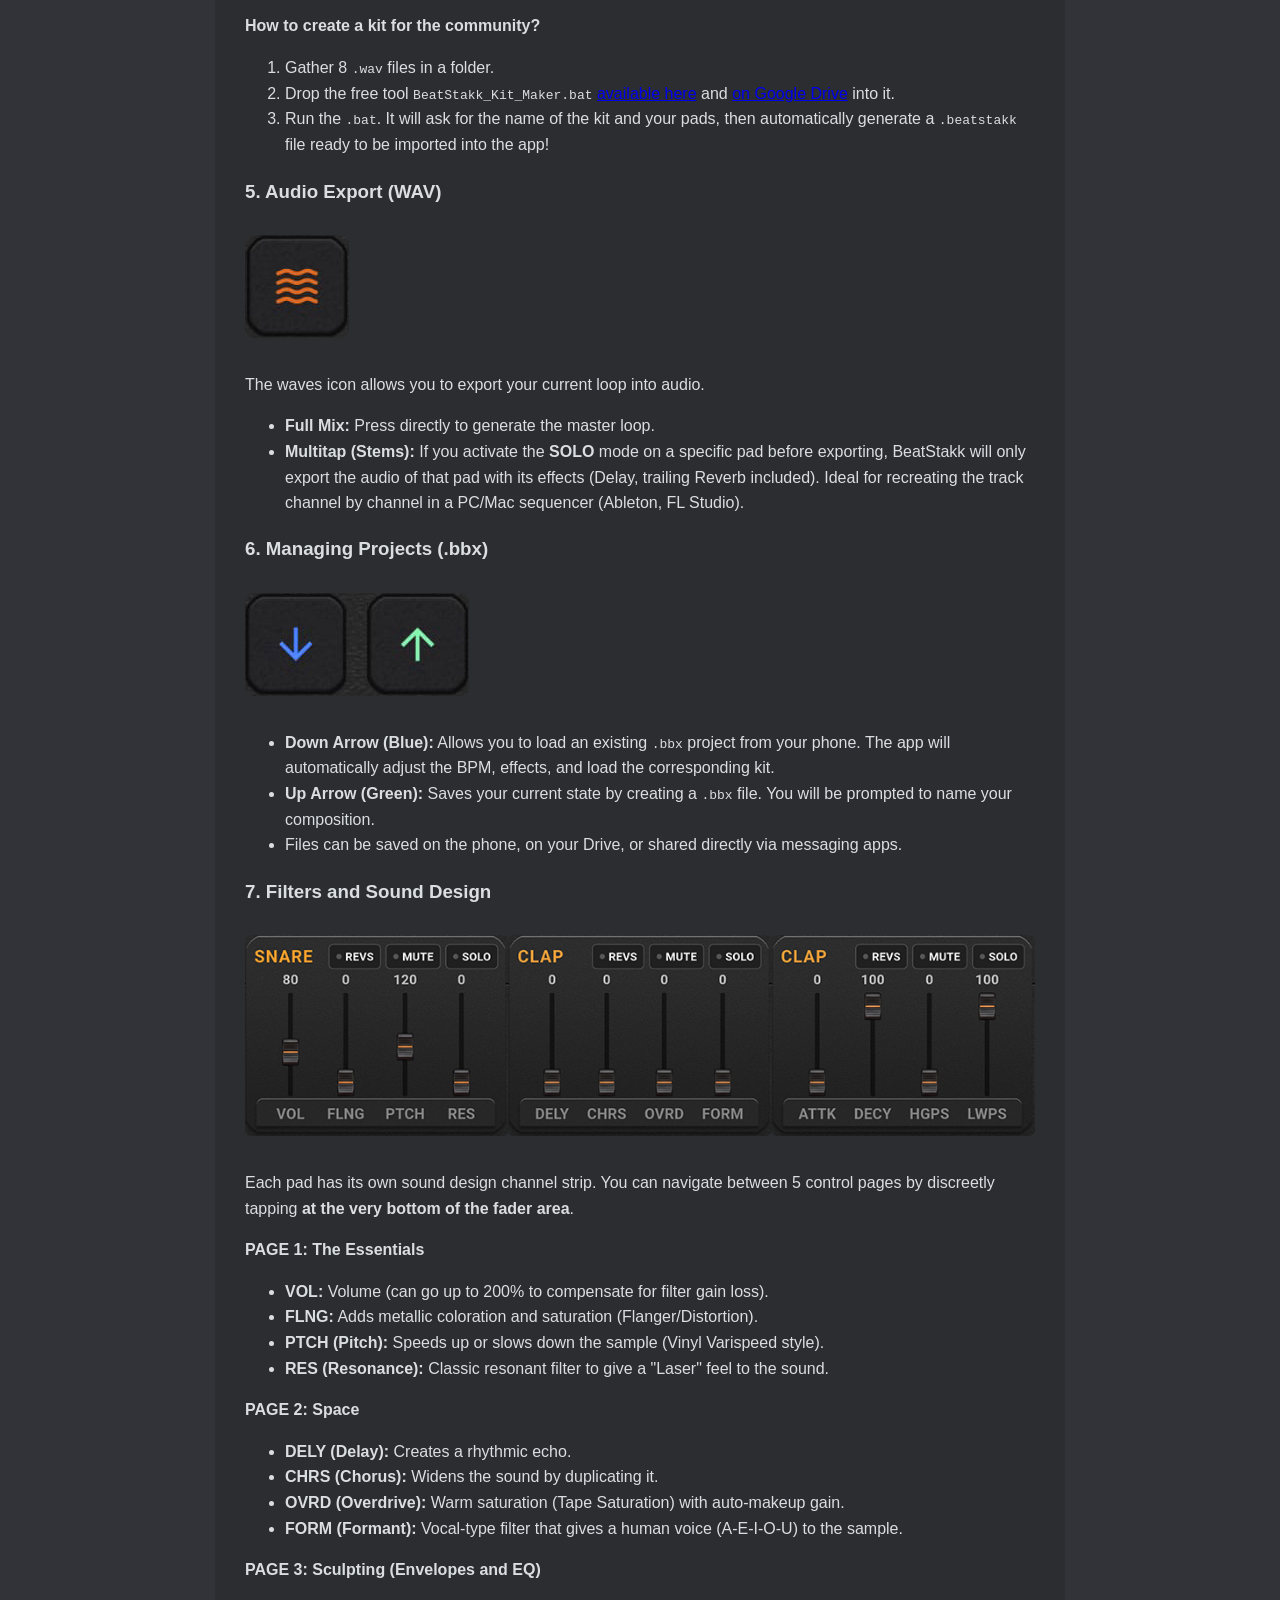
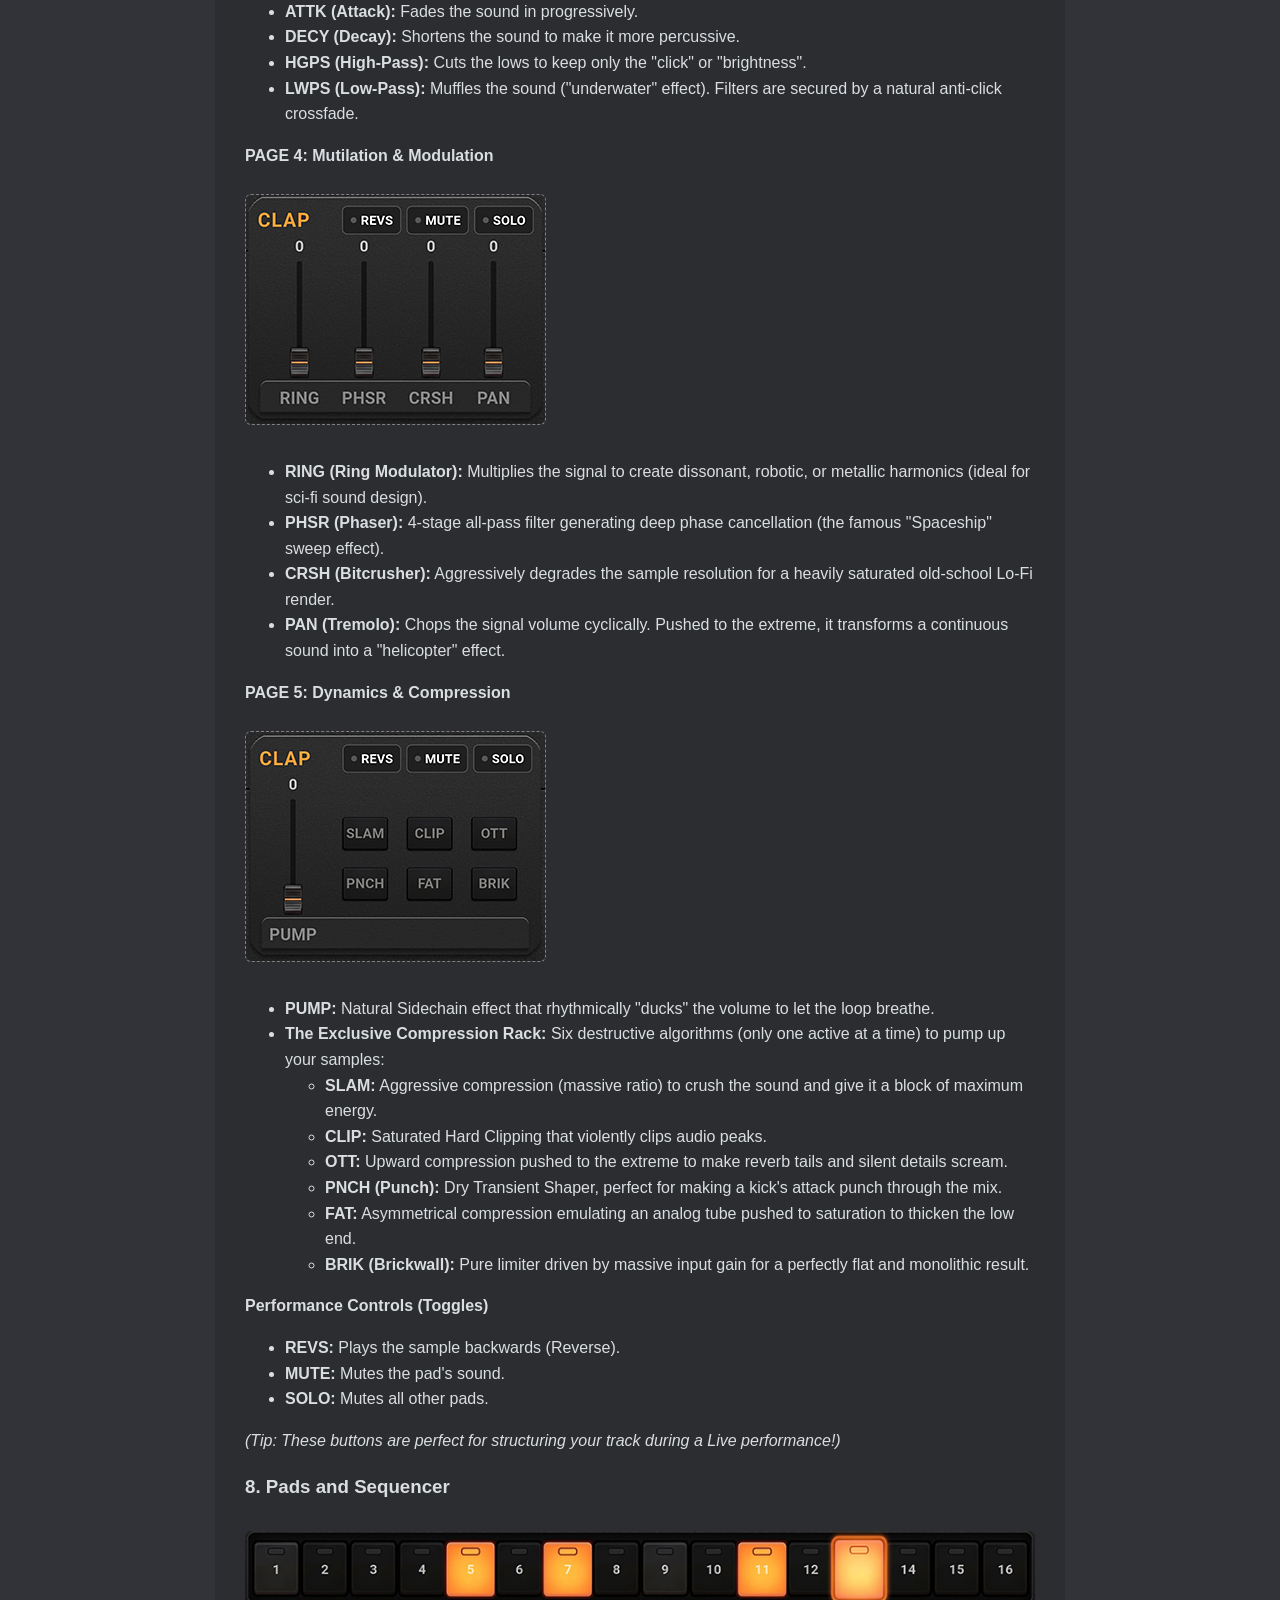
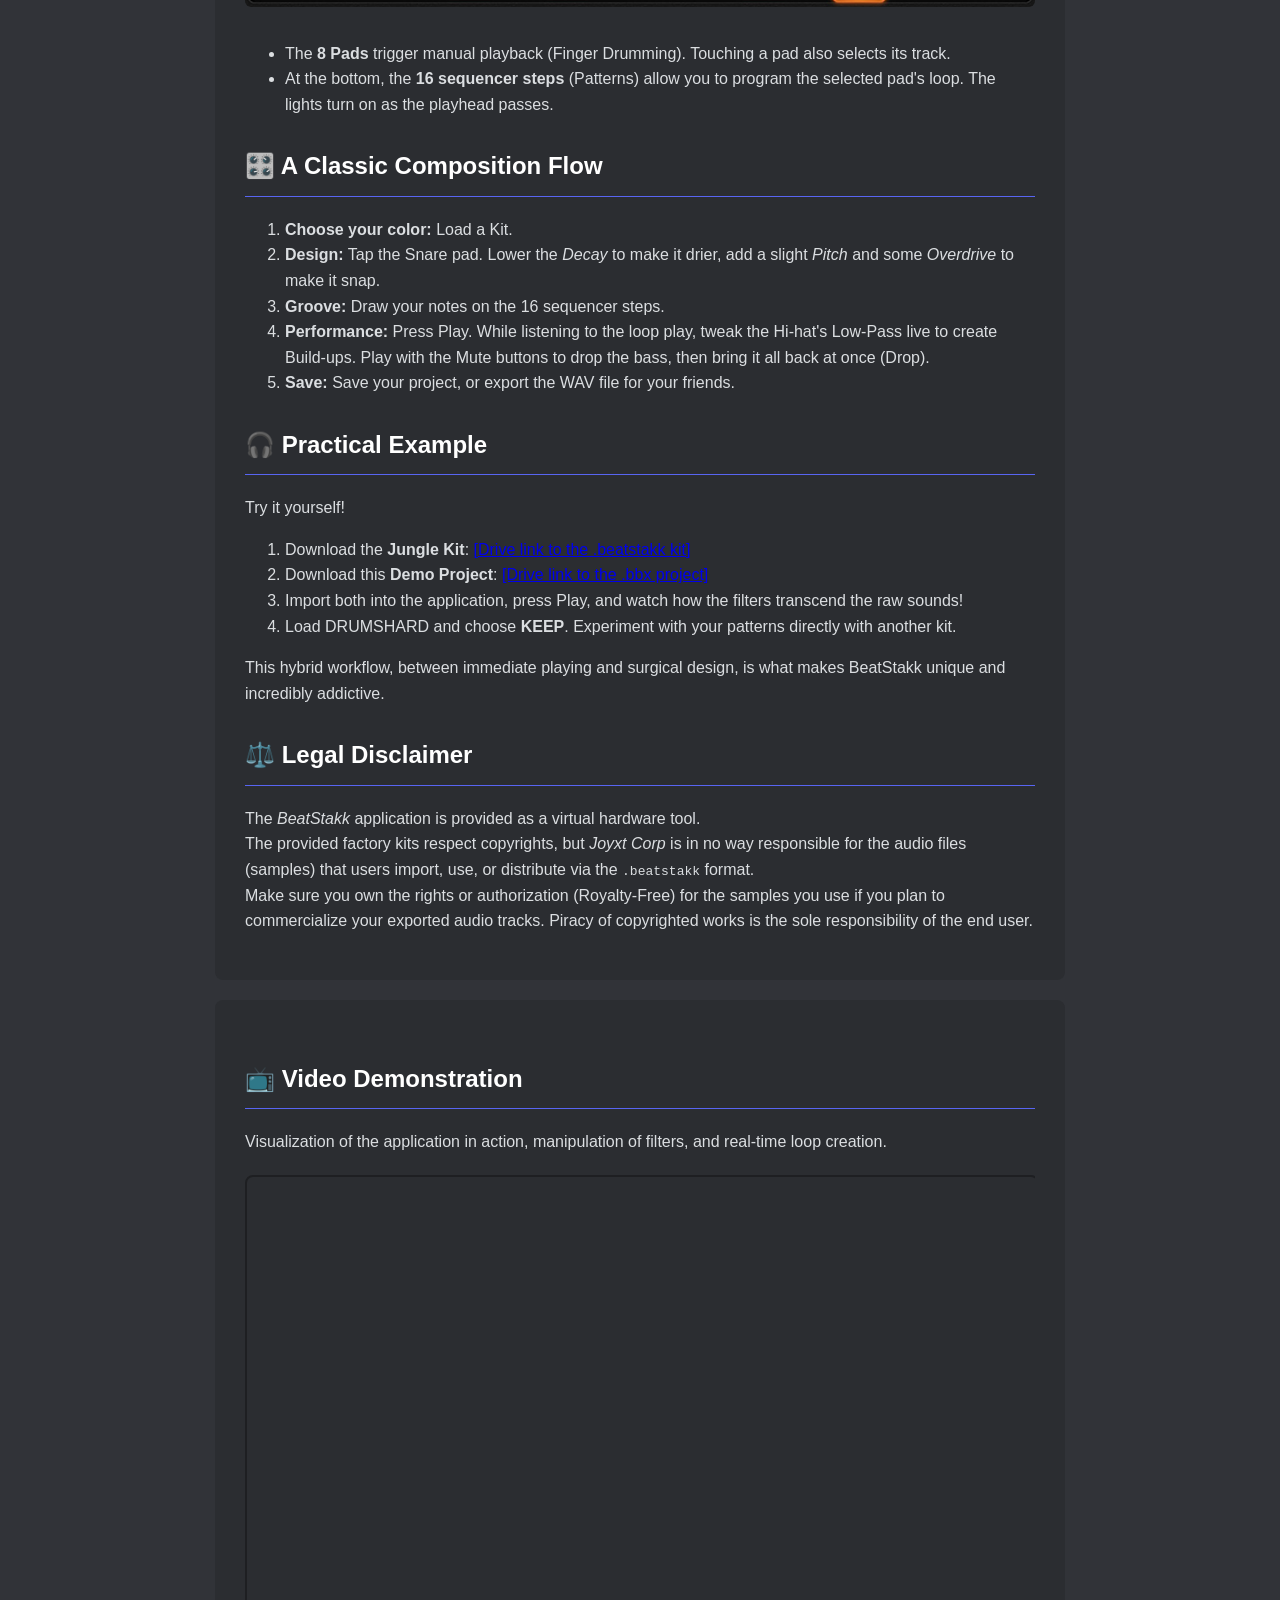
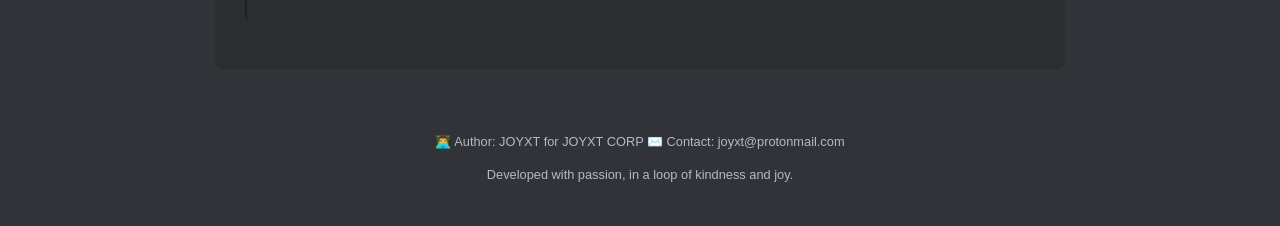
==== commit 4b338a71: "Update beatstakk_en.html UPd en anglais ajouts les filters manquant" ====
--- a/beatstakk_en.html
+++ b/beatstakk_en.html
@@ -10,14 +10,14 @@
 <header>
     <h1>BeatStakk</h1>
     <div class="lang-switcher">
-        <button onclick="window.location.href='beatstakk_fr2.html'">Français</button>
+        <button onclick="window.location.href='beatstakk_fr.html'">Français</button>
         <button class="active">English</button>
     </div>
 </header>
 
 <nav class="toc">
     <strong>Table of Contents:</strong>
-    <a href="#raison">Core Concept</a>
+    <a href="#raison">Purpose</a>
     <a href="#architecture">Architecture</a>
     <a href="#tutoriel">Official Tutorial</a>
     <a href="#flow">Composition Flow</a>
@@ -36,99 +36,124 @@
             <img src="img/BeatStakk_ScreenShot.jpeg" alt="BeatStakk Interface" style="width: 75%; border-radius: 8px;">
         </div>
 
-        <h2 id="raison">🥁 The Core Concept</h2>
-        <p>BeatStakk was born from a simple idea: to have a robust pocket beatmaker without compromising on sound quality. More than just a sample player, it's a true <strong>Sound Design</strong> tool equipped with a mixer and effects worthy of professional plugins.</p>
+        <h2 id="raison">🥁 The Purpose</h2>
+        <p>BeatStakk was born from a simple idea: having a robust pocket beatmaker without compromising on sound quality. More than just a sample player, it's a true <strong>Sound Design</strong> tool equipped with a mixer and effects worthy of professional plugins.</p>
         <p>Imagine the legendary workflow of an <strong>Akai MPC</strong> crossed with the philosophy of a <strong>Teenage Engineering PO-33</strong>, all boosted by a powerful DSP engine.</p>
-        <p>Small, elegant, and highly effective, BeatStakk is aimed at both professionals looking to capture a fleeting idea on tour, and passionate amateurs. Its great stability makes it a reliable instrument for <strong>Live</strong> performances, or an ideal sketching tool before a studio session thanks to its multitrack export options. Moreover, it fosters community with its ultra-light proprietary format allowing you to share your compositions with other beatmakers in one click.</p>
+        <p>Small, elegant, and formidably effective, BeatStakk is designed for both professionals looking to capture a fleeting idea on tour, and passionate amateurs. Its great stability makes it a reliable instrument for <strong>Live</strong> performances, or an ideal demo tool before a studio session thanks to its multitrack export options. Furthermore, it fosters community through its ultra-light proprietary format, allowing you to share your compositions with other beatmakers in one click.</p>
 
         <h2 id="architecture">🏗️ Architecture and Technical Choices</h2>
         <p>Under the hood, the fluid interface developed in <strong>Flutter</strong> drives a true computational monster.</p>
         <ul>
-            <li><strong>C++ Audio Engine (Oboe):</strong> The digital signal processing (DSP) is coded in native C++. Massive polyphony, zero-latency SVF (State Variable Filters), peak limiters, and anti-click safeguards.</li>
+            <li><strong>C++ Audio Engine (Oboe):</strong> The digital signal processing (DSP) is coded in native C++. Massive polyphony, zero-latency SVF (State Variable Filters), peak limiters, and anti-click safety features.</li>
             <li><strong>Open Kit Format (<code>.beatstakk</code>):</strong> You are not limited to factory sounds. The application loads external kits on the fly. A creation tool (a provided <code>.bat</code> script) allows any user to build their own kit in seconds from their audio files.</li>
-            <li><strong>Ultra-Lightweight Project Format (<code>.bbx</code> - BeatStakk Box):</strong> Your compositions (sequences, settings of the 12 filters per pad, tempo) are saved in this proprietary JSON format. It weighs a few kilobytes, making it instantly shareable via email, messaging, or Google Drive.</li>
-            <li><strong>Studio Export (<code>.wav</code>):</strong> The C++ engine allows rendering your loops into uncompressed high-quality WAV audio files, whether it's the full mix or track by track.</li>
+            <li><strong>Ultra-Light Project Format (<code>.bbx</code> - BeatStakk Box):</strong> Your compositions (sequences, 12-filter settings per pad, tempo) are saved in this proprietary JSON format. It weighs a few kilobytes, making it instantly shareable via email, messaging apps, or Google Drive.</li>
+            <li><strong>Studio Export (<code>.wav</code>):</strong> The C++ engine allows rendering your loops into high-quality, uncompressed WAV audio files. Whether it's the master mix or track by track.</li>
         </ul>
 
         <h2 id="tutoriel">📖 Official Tutorial</h2>
-        <p>Let's explore the interface step by step, from left to right on the main screen.</p>
+        <p>Let's discover the interface step by step, from the left to the right of the main screen.</p>
 
         <h3>1. Startup and Playback (Play/Power)</h3>
         <img src="img/UI_Power.png" alt="BeatStakk Power" style="max-width: 100%; border-radius: 6px; margin: 10px 0;">
-        <p>When launching the app, sounds are not yet loaded into RAM to save battery.</p>
-        <ul>
-            <li>Press the <strong>Power button</strong>. The C++ engine will extract and prepare the sounds.</li>
-            <li>The button then turns into a <strong>Play/Stop</strong> button.</li>
-            <li>At this point, you can already tap the pads to hear the raw samples, without processing.</li>
+        <p>Upon launching the application, sounds are not yet loaded into RAM to save your battery.</p>
+        <ul>
+            <li>Press the <strong>power button</strong>. The C++ engine will extract the sounds and prepare them.</li>
+            <li>The button then transforms into a <strong>Play/Stop</strong> button.</li>
+            <li>At this stage, you can already tap on the pads to hear the raw, unprocessed samples.</li>
         </ul>
 
         <h3>2. Loading Kits</h3>
-        <img src="img/Ui_Kit.png" alt="Kits Menu" style="max-width: 100%; border-radius: 6px; margin: 10px 0;">
-        <p>Just to the right, a dropdown menu allows you to browse through the Kits. By default, <strong>3 Factory Kits</strong> are available.</p>
-        <p>When you change Kits, BeatStakk is smart and asks a crucial question via a dialog box:</p>
+        <img src="img/Ui_Kit.png" alt="Kit Menu" style="max-width: 100%; border-radius: 6px; margin: 10px 0;">
+        <p>Just to the right, a dropdown menu allows you to browse through the Kits. By default, <strong>3 factory Kits</strong> are available.</p>
+        <p>When you change a Kit, BeatStakk is smart and asks you a crucial question via a dialog box:</p>
         <img src="img/Ui_Questions.png" alt="Kit Change Message" style="max-width: 100%; border-radius: 6px; margin: 10px 0;">
         <ul>
-            <li><strong>[ KEEP ]</strong>: Keeps your rhythm (your patterns) and effects, and only replaces the instruments. Perfect for testing your groove with new sounds!</li>
-            <li><strong>[ RESET ]</strong>: Resets the app (empty patterns, reset effects) to start from a blank slate.</li>
+            <li><strong>[ KEEP ]</strong>: Keeps your rhythm (patterns) and effects, and just replaces the instruments. Perfect for testing your groove with new sounds!</li>
+            <li><strong>[ RESET ]</strong>: Resets the application to zero (empty patterns, reset effects) to start with a blank slate.</li>
         </ul>
         <p><em>(Don't forget to press the Power button again to load the new kit into memory!)</em></p>
 
         <h3>3. Tempo (BPM)</h3>
         <img src="img/Ui_BPM.png" alt="BPM Button" style="max-width: 100%; border-radius: 6px; margin: 10px 0;">
-        <p>The BPM box indicates the tempo of your loop. Tap the number to bring up the numeric keypad and set a new speed (between 60 and 240 BPM).</p>
-
-        <h3>4. Importing Your Own Kits (.beatstakk)</h3>
+        <p>The BPM box shows you the tempo of your loop. Tap the number to bring up the numeric keypad and set a new speed (between 60 and 240 BPM).</p>
+
+        <h3>4. Importing your own Kits (.beatstakk)</h3>
         <img src="img/Ui_ADDKIT.png" alt="Import Kit Button" style="max-width: 100%; border-radius: 6px; margin: 10px 0;">
         <p>The red music icon allows you to import external sound banks.</p>
         <p><strong>How to create a kit for the community?</strong></p>
         <ol>
             <li>Gather 8 <code>.wav</code> files in a folder.</li>
-            <li>Drop the free <code>BeatStakk_Kit_Maker.bat</code> tool <a href="tool/BeatStakk_Kit_Maker.zip">available here</a> and <a href="https://drive.google.com/file/d/1hg0mNo_TkWM26WSYjPLIEQE8mhA7salg/view?usp=sharing" target="_blank">on Google Drive</a>.</li>
+            <li>Drop the free tool <code>BeatStakk_Kit_Maker.bat</code> <a href="Tool/BeatStakk_Kit_Maker.zip">available here</a> and <a href="https://drive.google.com/file/d/1hg0mNo_TkWM26WSYjPLIEQE8mhA7salg/view?usp=sharing" target="_blank">on Google Drive</a> into it.</li>
             <li>Run the <code>.bat</code>. It will ask for the name of the kit and your pads, then automatically generate a <code>.beatstakk</code> file ready to be imported into the app!</li>
         </ol>
 
         <h3>5. Audio Export (WAV)</h3>
         <img src="img/Ui_ExpWAVE.png" alt="Export WAV Button" style="max-width: 100%; border-radius: 6px; margin: 10px 0;">
-        <p>The wave icon allows you to export your current loop to audio.</p>
-        <ul>
-            <li><strong>Full Mix:</strong> Tap directly to generate the global loop.</li>
-            <li><strong>Multitrack (Stems):</strong> If you activate the <strong>SOLO</strong> mode on a specific pad before exporting, BeatStakk will only export the audio of that pad with its effects (Delay, lingering Reverb included). Ideal for recreating the track track-by-track in a PC/Mac sequencer (Ableton, FL Studio).</li>
+        <p>The waves icon allows you to export your current loop into audio.</p>
+        <ul>
+            <li><strong>Full Mix:</strong> Press directly to generate the master loop.</li>
+            <li><strong>Multitap (Stems):</strong> If you activate the <strong>SOLO</strong> mode on a specific pad before exporting, BeatStakk will only export the audio of that pad with its effects (Delay, trailing Reverb included). Ideal for recreating the track channel by channel in a PC/Mac sequencer (Ableton, FL Studio).</li>
         </ul>
 
         <h3>6. Managing Projects (.bbx)</h3>
-        <img src="img/Ui_IMP_EXP.png" alt="Import/Export Project Button" style="max-width: 100%; border-radius: 6px; margin: 10px 0;">
-        <ul>
-            <li><strong>Down Arrow (Blue):</strong> Loads an existing <code>.bbx</code> project from your phone. The app will automatically adjust the BPM, effects, and load the corresponding kit.</li>
+        <img src="img/Ui_IMP_EXP.png" alt="Import/Export Comp Button" style="max-width: 100%; border-radius: 6px; margin: 10px 0;">
+        <ul>
+            <li><strong>Down Arrow (Blue):</strong> Allows you to load an existing <code>.bbx</code> project from your phone. The app will automatically adjust the BPM, effects, and load the corresponding kit.</li>
             <li><strong>Up Arrow (Green):</strong> Saves your current state by creating a <code>.bbx</code> file. You will be prompted to name your composition.</li>
-            <li>Files can be saved on your phone, to your Drive, or shared directly via messaging apps.</li>
+            <li>Files can be saved on the phone, on your Drive, or shared directly via messaging apps.</li>
         </ul>
 
         <h3>7. Filters and Sound Design</h3>
-        <img src="img/Ui_Effects.png" alt="Filters Area" style="max-width: 100%; border-radius: 6px; margin: 10px 0;">
-        <p>Each pad has its own channel strip with 12 parameters. You can navigate between 3 control pages by discreetly tapping <strong>at the very bottom of the faders area</strong>.</p>
+        <img src="img/Ui_Effects.png" alt="Filter Area" style="max-width: 100%; border-radius: 6px; margin: 10px 0;">
+        <p>Each pad has its own sound design channel strip. You can navigate between 5 control pages by discreetly tapping <strong>at the very bottom of the fader area</strong>.</p>
         
         <p><strong>PAGE 1: The Essentials</strong></p>
         <ul>
-            <li><strong>VOL:</strong> Volume (can go up to 200% to compensate for gain loss from filters).</li>
+            <li><strong>VOL:</strong> Volume (can go up to 200% to compensate for filter gain loss).</li>
             <li><strong>FLNG:</strong> Adds metallic coloration and saturation (Flanger/Distortion).</li>
-            <li><strong>PTCH (Pitch):</strong> Speeds up or slows down the sample (Varispeed vinyl style).</li>
-            <li><strong>RES (Resonance):</strong> Classic resonant filter to give a "Laser" vibe to the sound.</li>
+            <li><strong>PTCH (Pitch):</strong> Speeds up or slows down the sample (Vinyl Varispeed style).</li>
+            <li><strong>RES (Resonance):</strong> Classic resonant filter to give a "Laser" feel to the sound.</li>
         </ul>
 
         <p><strong>PAGE 2: Space</strong></p>
         <ul>
             <li><strong>DELY (Delay):</strong> Creates a rhythmic echo.</li>
             <li><strong>CHRS (Chorus):</strong> Widens the sound by duplicating it.</li>
-            <li><strong>OVRD (Overdrive):</strong> Warm tape saturation with auto-makeup gain.</li>
+            <li><strong>OVRD (Overdrive):</strong> Warm saturation (Tape Saturation) with auto-makeup gain.</li>
             <li><strong>FORM (Formant):</strong> Vocal-type filter that gives a human voice (A-E-I-O-U) to the sample.</li>
         </ul>
 
         <p><strong>PAGE 3: Sculpting (Envelopes and EQ)</strong></p>
         <ul>
-            <li><strong>ATTK (Attack):</strong> Fades the sound in gradually.</li>
+            <li><strong>ATTK (Attack):</strong> Fades the sound in progressively.</li>
             <li><strong>DECY (Decay):</strong> Shortens the sound to make it more percussive.</li>
-            <li><strong>HGPS (High-Pass):</strong> Cuts the lows to keep only the "click" or the "brightness".</li>
+            <li><strong>HGPS (High-Pass):</strong> Cuts the lows to keep only the "click" or "brightness".</li>
             <li><strong>LWPS (Low-Pass):</strong> Muffles the sound ("underwater" effect). Filters are secured by a natural anti-click crossfade.</li>
+        </ul>
+
+        <p><strong>PAGE 4: Mutilation & Modulation</strong></p>
+        <img src="img/Ui_Effects_page4.png" alt="[Effects Ring PHSR CRSH PAN]" style="max-width: 100%; border-radius: 6px; margin: 10px 0; border: 1px dashed gray;">
+        <ul>
+            <li><strong>RING (Ring Modulator):</strong> Multiplies the signal to create dissonant, robotic, or metallic harmonics (ideal for sci-fi sound design).</li>
+            <li><strong>PHSR (Phaser):</strong> 4-stage all-pass filter generating deep phase cancellation (the famous "Spaceship" sweep effect).</li>
+            <li><strong>CRSH (Bitcrusher):</strong> Aggressively degrades the sample resolution for a heavily saturated old-school Lo-Fi render.</li>
+            <li><strong>PAN (Tremolo):</strong> Chops the signal volume cyclically. Pushed to the extreme, it transforms a continuous sound into a "helicopter" effect.</li>
+        </ul>
+
+        <p><strong>PAGE 5: Dynamics & Compression</strong></p>
+        <img src="img/Ui_Effects_page5.png" alt="[Effects PUMP SLAM CLIP OTT PNCH FAT BRIK]" style="max-width: 100%; border-radius: 6px; margin: 10px 0; border: 1px dashed gray;">
+        <ul>
+            <li><strong>PUMP:</strong> Natural Sidechain effect that rhythmically "ducks" the volume to let the loop breathe.</li>
+            <li><strong>The Exclusive Compression Rack:</strong> Six destructive algorithms (only one active at a time) to pump up your samples:
+                <ul>
+                    <li><strong>SLAM:</strong> Aggressive compression (massive ratio) to crush the sound and give it a block of maximum energy.</li>
+                    <li><strong>CLIP:</strong> Saturated Hard Clipping that violently clips audio peaks.</li>
+                    <li><strong>OTT:</strong> Upward compression pushed to the extreme to make reverb tails and silent details scream.</li>
+                    <li><strong>PNCH (Punch):</strong> Dry Transient Shaper, perfect for making a kick's attack punch through the mix.</li>
+                    <li><strong>FAT:</strong> Asymmetrical compression emulating an analog tube pushed to saturation to thicken the low end.</li>
+                    <li><strong>BRIK (Brickwall):</strong> Pure limiter driven by massive input gain for a perfectly flat and monolithic result.</li>
+                </ul>
+            </li>
         </ul>
 
         <p><strong>Performance Controls (Toggles)</strong></p>
@@ -143,39 +168,39 @@
         <img src="img/Ui_Patterns.png" alt="Sequencer" style="max-width: 100%; border-radius: 6px; margin: 10px 0;">
         <ul>
             <li>The <strong>8 Pads</strong> trigger manual playback (Finger Drumming). Touching a pad also selects its track.</li>
-            <li>At the bottom, the <strong>16 sequencer steps</strong> (Patterns) allow you to program the loop of the selected pad. The lights turn on as the playhead passes.</li>
+            <li>At the bottom, the <strong>16 sequencer steps</strong> (Patterns) allow you to program the selected pad's loop. The lights turn on as the playhead passes.</li>
         </ul>
 
         <h2 id="flow">🎛️ A Classic Composition Flow</h2>
         <ol>
             <li><strong>Choose your color:</strong> Load a Kit.</li>
-            <li><strong>The design:</strong> Tap the snare pad. Lower the <em>Decay</em> to make it drier, add slight <em>Pitch</em> and <em>Overdrive</em> to make it snap.</li>
-            <li><strong>The Groove:</strong> Draw your notes on the 16 steps of the sequencer.</li>
-            <li><strong>The performance:</strong> Press Play. While listening to the loop, play with the Hi-hat's Low-Pass live to create build-ups. Play with the Mute buttons to drop the bass out, then bring it back suddenly (Drop).</li>
-            <li><strong>Saving:</strong> Save your project, or export the WAV file for your friends.</li>
+            <li><strong>Design:</strong> Tap the Snare pad. Lower the <em>Decay</em> to make it drier, add a slight <em>Pitch</em> and some <em>Overdrive</em> to make it snap.</li>
+            <li><strong>Groove:</strong> Draw your notes on the 16 sequencer steps.</li>
+            <li><strong>Performance:</strong> Press Play. While listening to the loop play, tweak the Hi-hat's Low-Pass live to create Build-ups. Play with the Mute buttons to drop the bass, then bring it all back at once (Drop).</li>
+            <li><strong>Save:</strong> Save your project, or export the WAV file for your friends.</li>
         </ol>
 
         <h2 id="exemple">🎧 Practical Example</h2>
         <p>Try it yourself!</p>
         <ol>
-            <li>Download the <strong>Jungle Kit</strong>: <a href="https://drive.google.com/file/d/19Ub7Polo5InMxgsC59vypetd4v2DM2sg/view?usp=sharing" target="_blank">[Drive link to .beatstakk kit]</a></li>
-            <li>Download this <strong>Demo Project</strong>: <a href="https://drive.google.com/file/d/1XebCgmjNtknM7NteTGm-o6sNWkcVsdc2/view?usp=sharing" target="_blank">[Drive link to .bbx project]</a></li>
-            <li>Import both into the app, press Play, and watch how the filters transcend the raw sounds!</li>
-            <li>Load DRUMSHARD and choose <strong>KEEP</strong>. Experiment with your patterns directly using another kit.</li>
+            <li>Download the <strong>Jungle Kit</strong>: <a href="https://drive.google.com/file/d/19Ub7Polo5InMxgsC59vypetd4v2DM2sg/view?usp=sharing" target="_blank">[Drive link to the .beatstakk kit]</a></li>
+            <li>Download this <strong>Demo Project</strong>: <a href="https://drive.google.com/file/d/1XebCgmjNtknM7NteTGm-o6sNWkcVsdc2/view?usp=sharing" target="_blank">[Drive link to the .bbx project]</a></li>
+            <li>Import both into the application, press Play, and watch how the filters transcend the raw sounds!</li>
+            <li>Load DRUMSHARD and choose <strong>KEEP</strong>. Experiment with your patterns directly with another kit.</li>
         </ol>
-        <p>This hybrid workflow, between immediate playability and surgical design, is what makes BeatStakk unique and incredibly addictive.</p>
+        <p>This hybrid workflow, between immediate playing and surgical design, is what makes BeatStakk unique and incredibly addictive.</p>
 
         <h2 id="legal">⚖️ Legal Disclaimer</h2>
-        <p>The <em>BeatStakk</em> app is provided as a virtual hardware tool.<br>
-        The included factory kits respect copyright laws, but <em>Joyxt Corp</em> is in no way responsible for the audio files (samples) that users import, use, or distribute via the <code>.beatstakk</code> format.<br>
-        Make sure you own the rights or have permission (Royalty-Free) for the samples you use if you intend to commercialize your exported audio tracks. Piracy of copyrighted works is the sole responsibility of the end user.</p>
+        <p>The <em>BeatStakk</em> application is provided as a virtual hardware tool.<br>
+        The provided factory kits respect copyrights, but <em>Joyxt Corp</em> is in no way responsible for the audio files (samples) that users import, use, or distribute via the <code>.beatstakk</code> format.<br>
+        Make sure you own the rights or authorization (Royalty-Free) for the samples you use if you plan to commercialize your exported audio tracks. Piracy of copyrighted works is the sole responsibility of the end user.</p>
     </div>
 </main>
 
 <main>
     <section class="card">
         <h2>📺 Video Demonstration</h2>
-        <p>Visualizing the app in action, filter manipulation, and real-time loop creation.</p>
+        <p>Visualization of the application in action, manipulation of filters, and real-time loop creation.</p>
         
         <div class="video-container">
             <iframe 
@@ -191,7 +216,7 @@
 
 <footer>
     <p>👨‍💻 Author: JOYXT for JOYXT CORP ✉️ Contact: joyxt@protonmail.com</p>
-    <p>Developed with passion, in a loop of benevolence, and joy.</p>
+    <p>Developed with passion, in a loop of kindness and joy.</p>
 </footer>
 </body>
 </html>
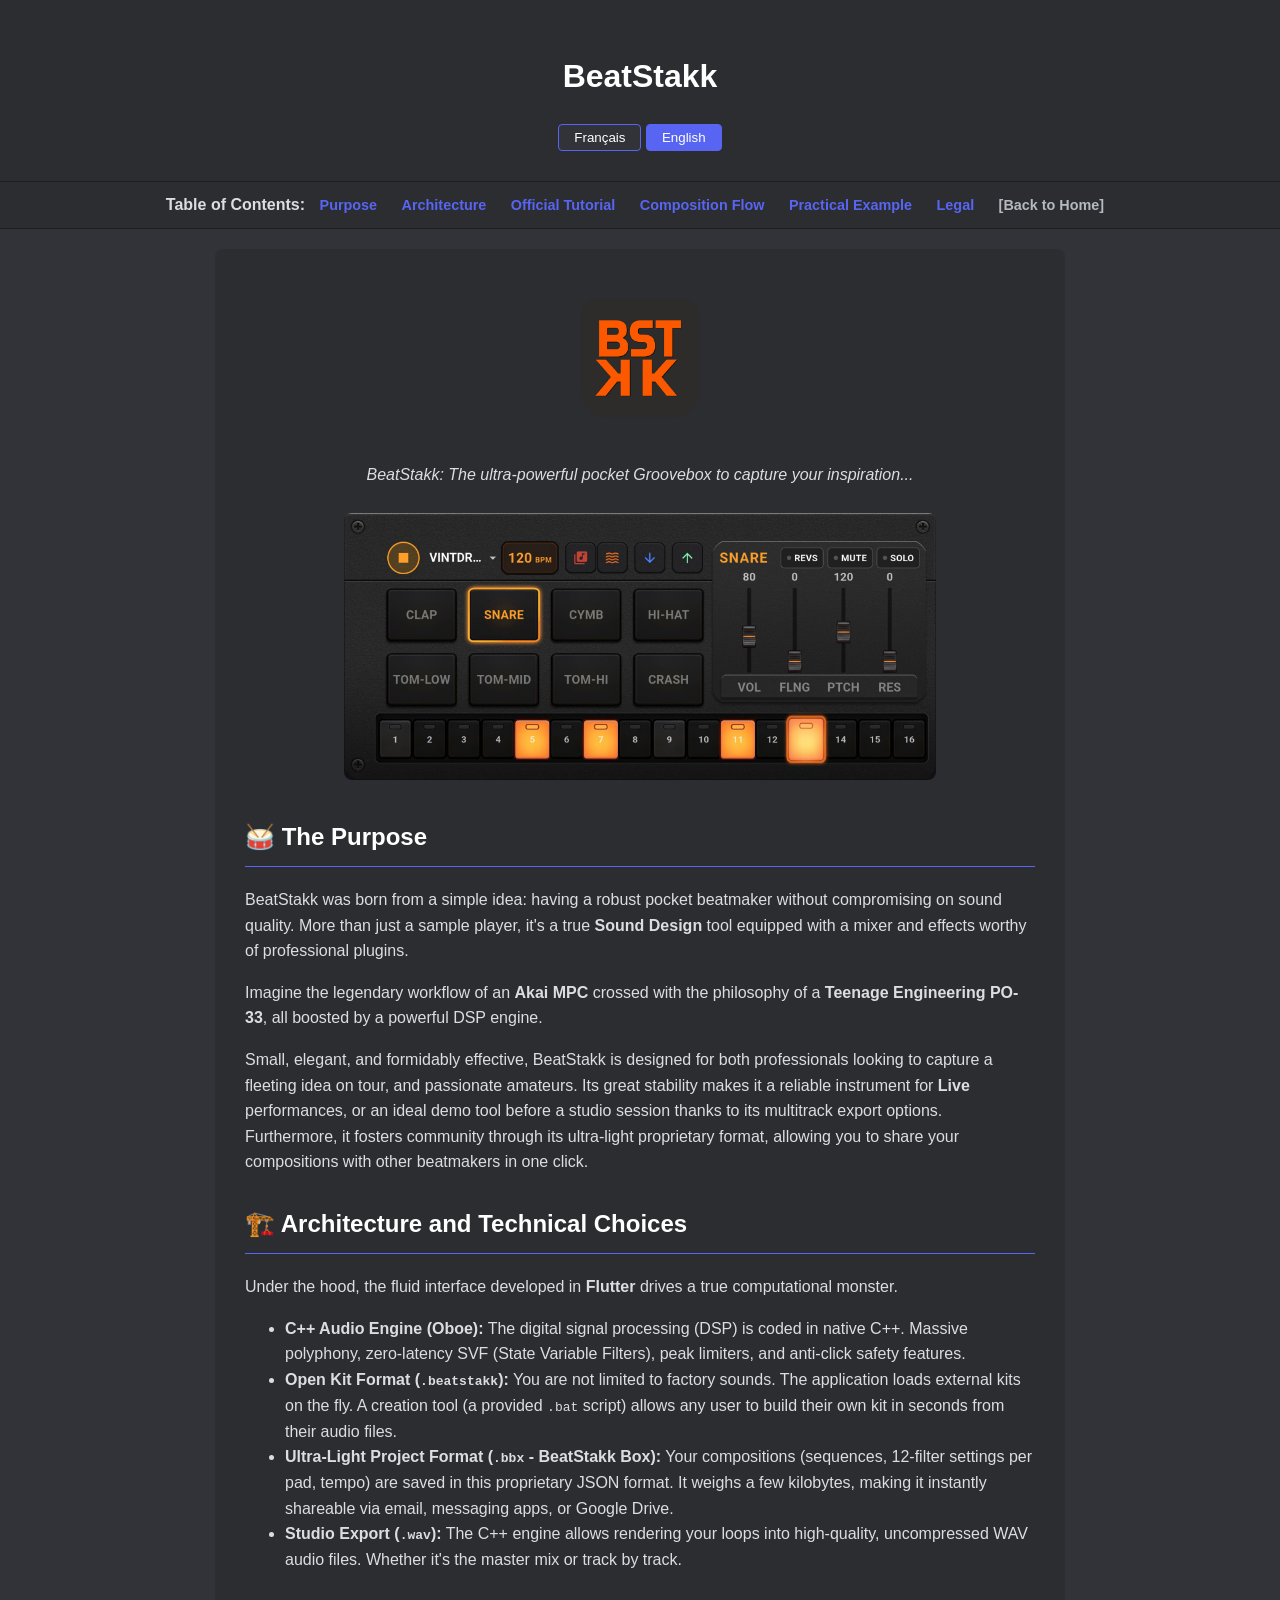
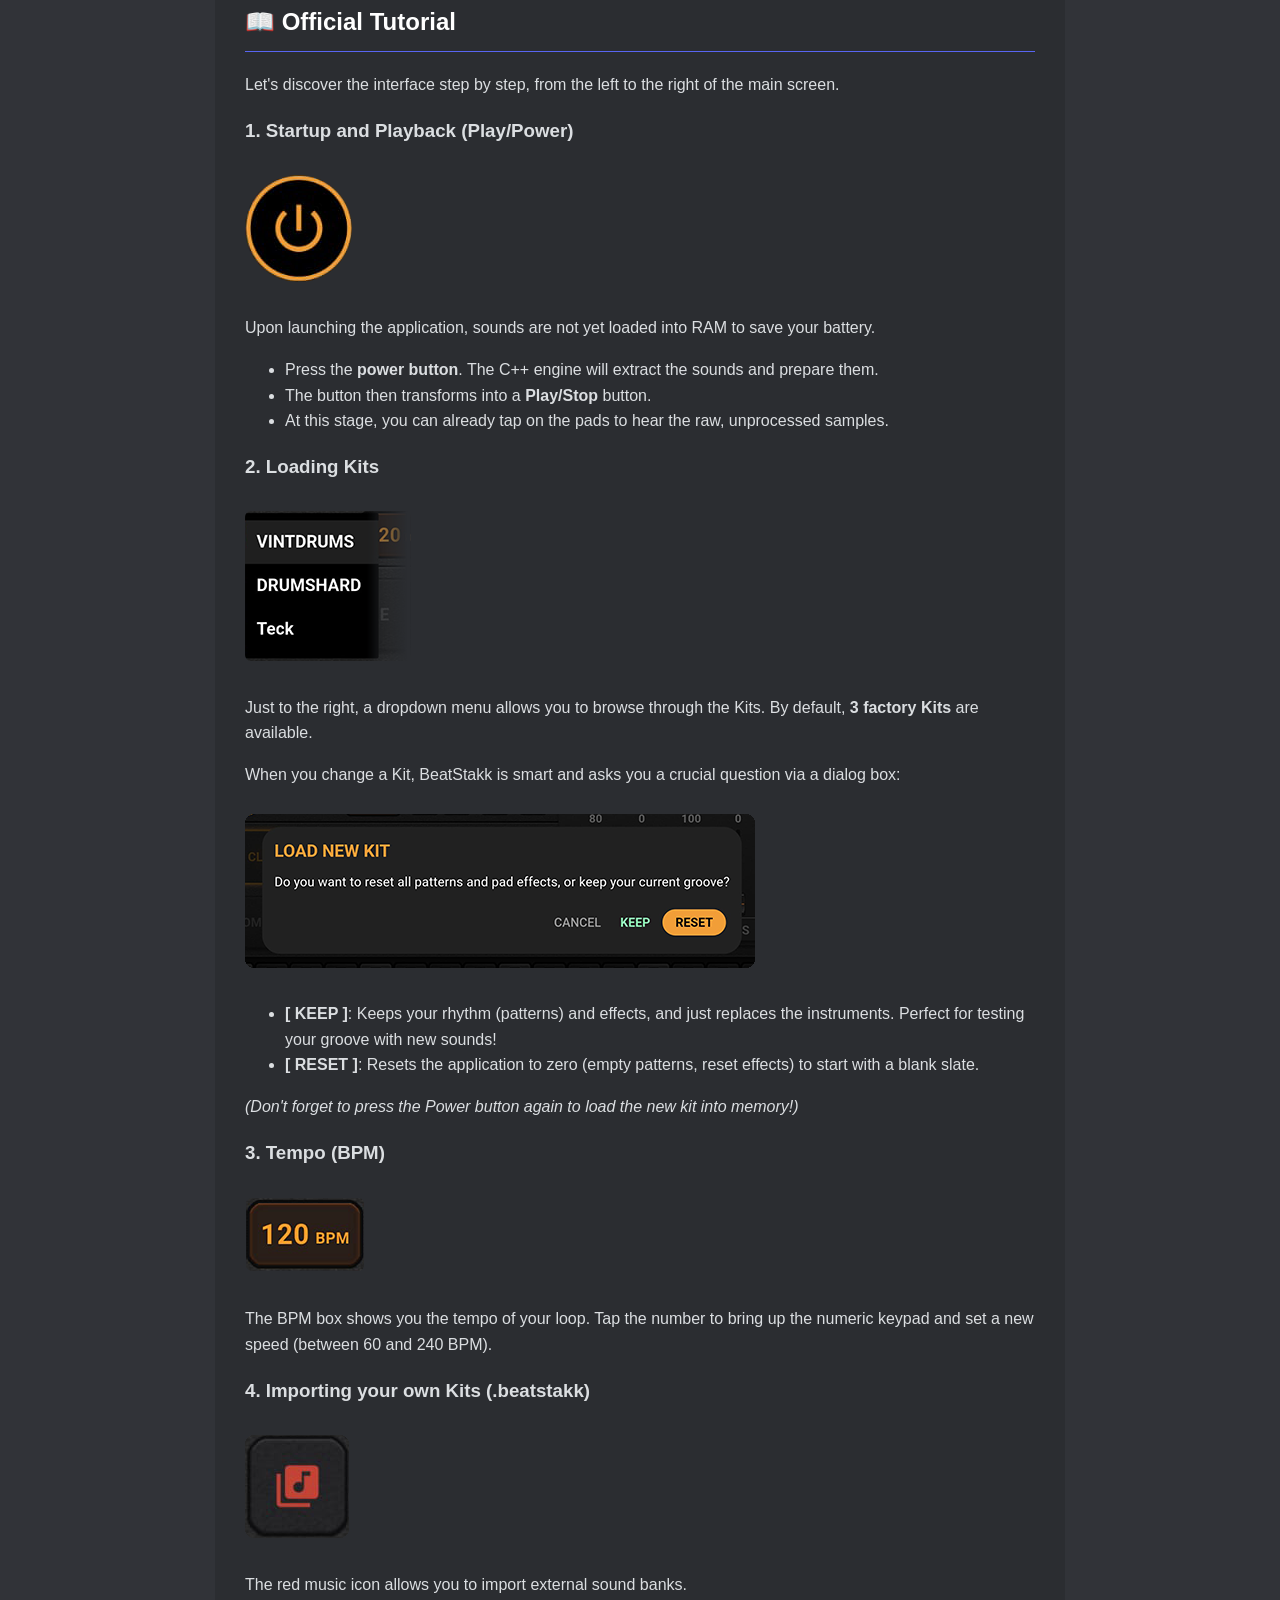
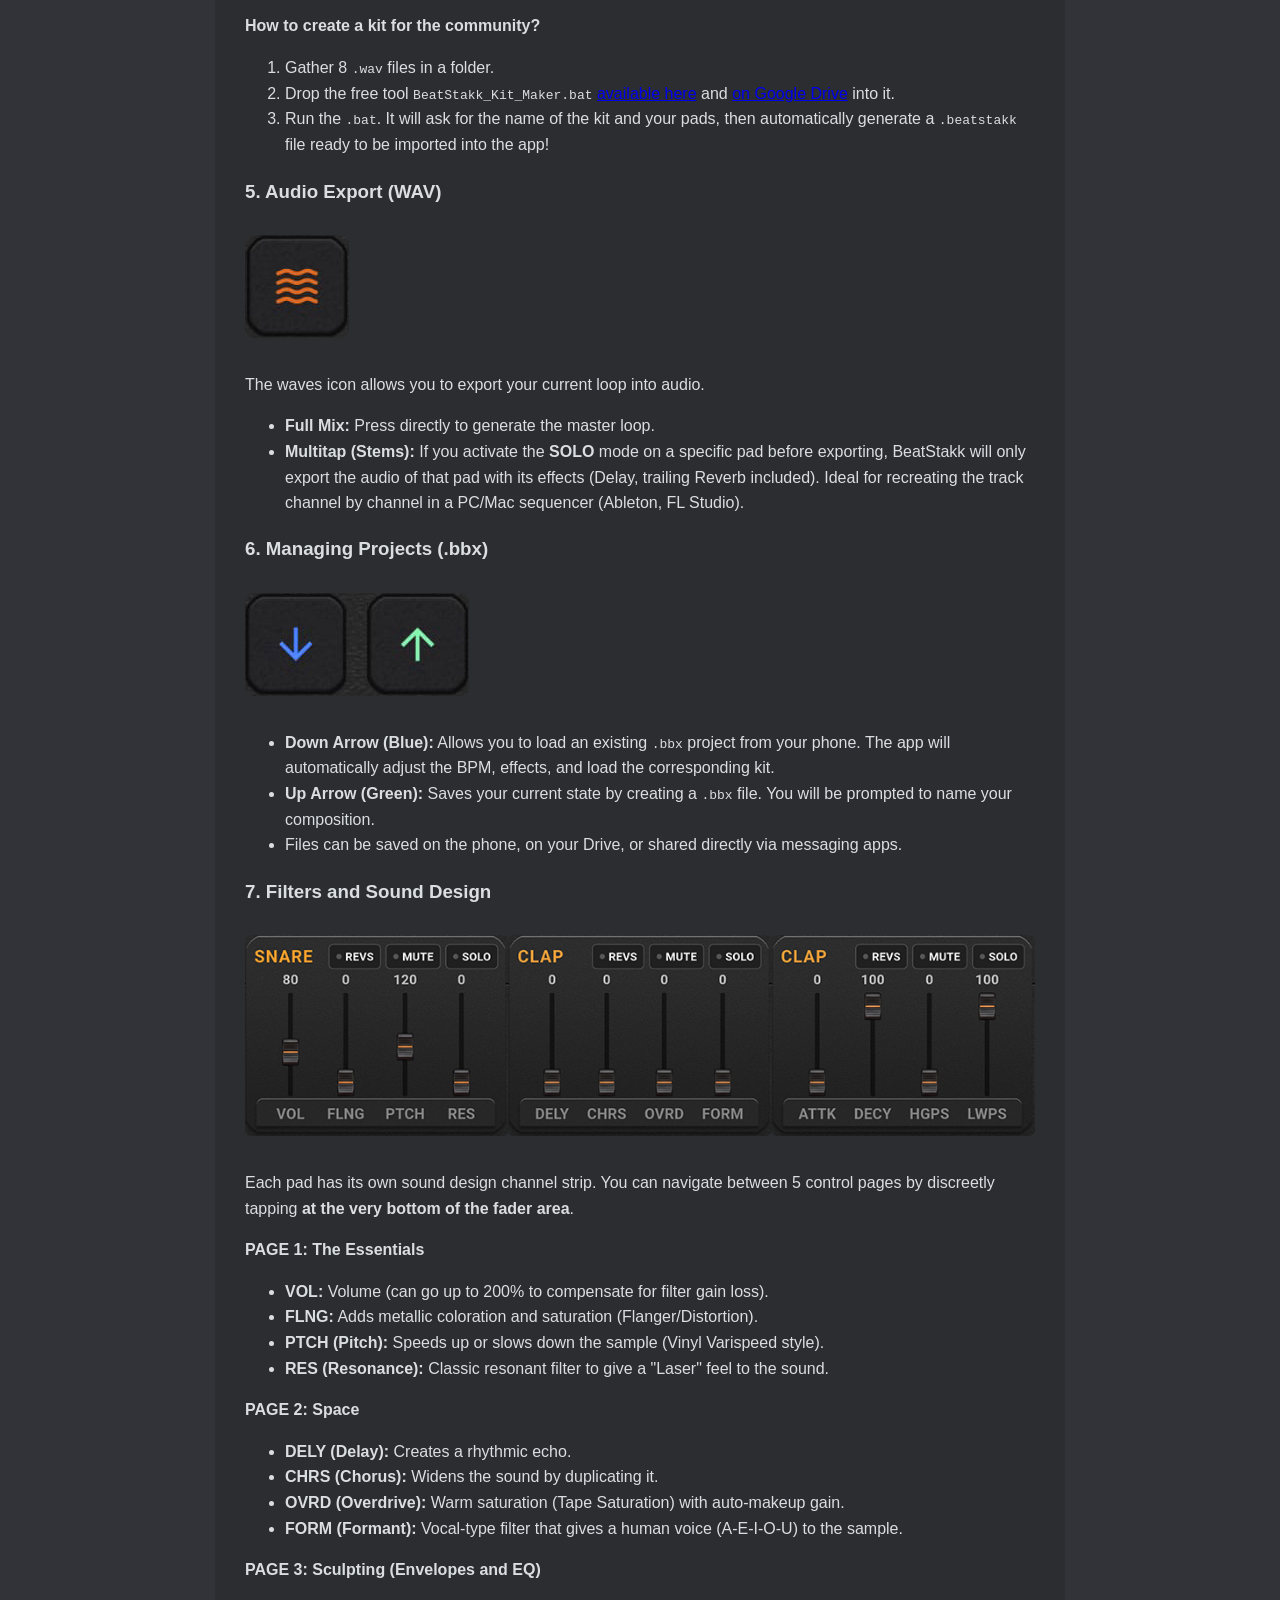
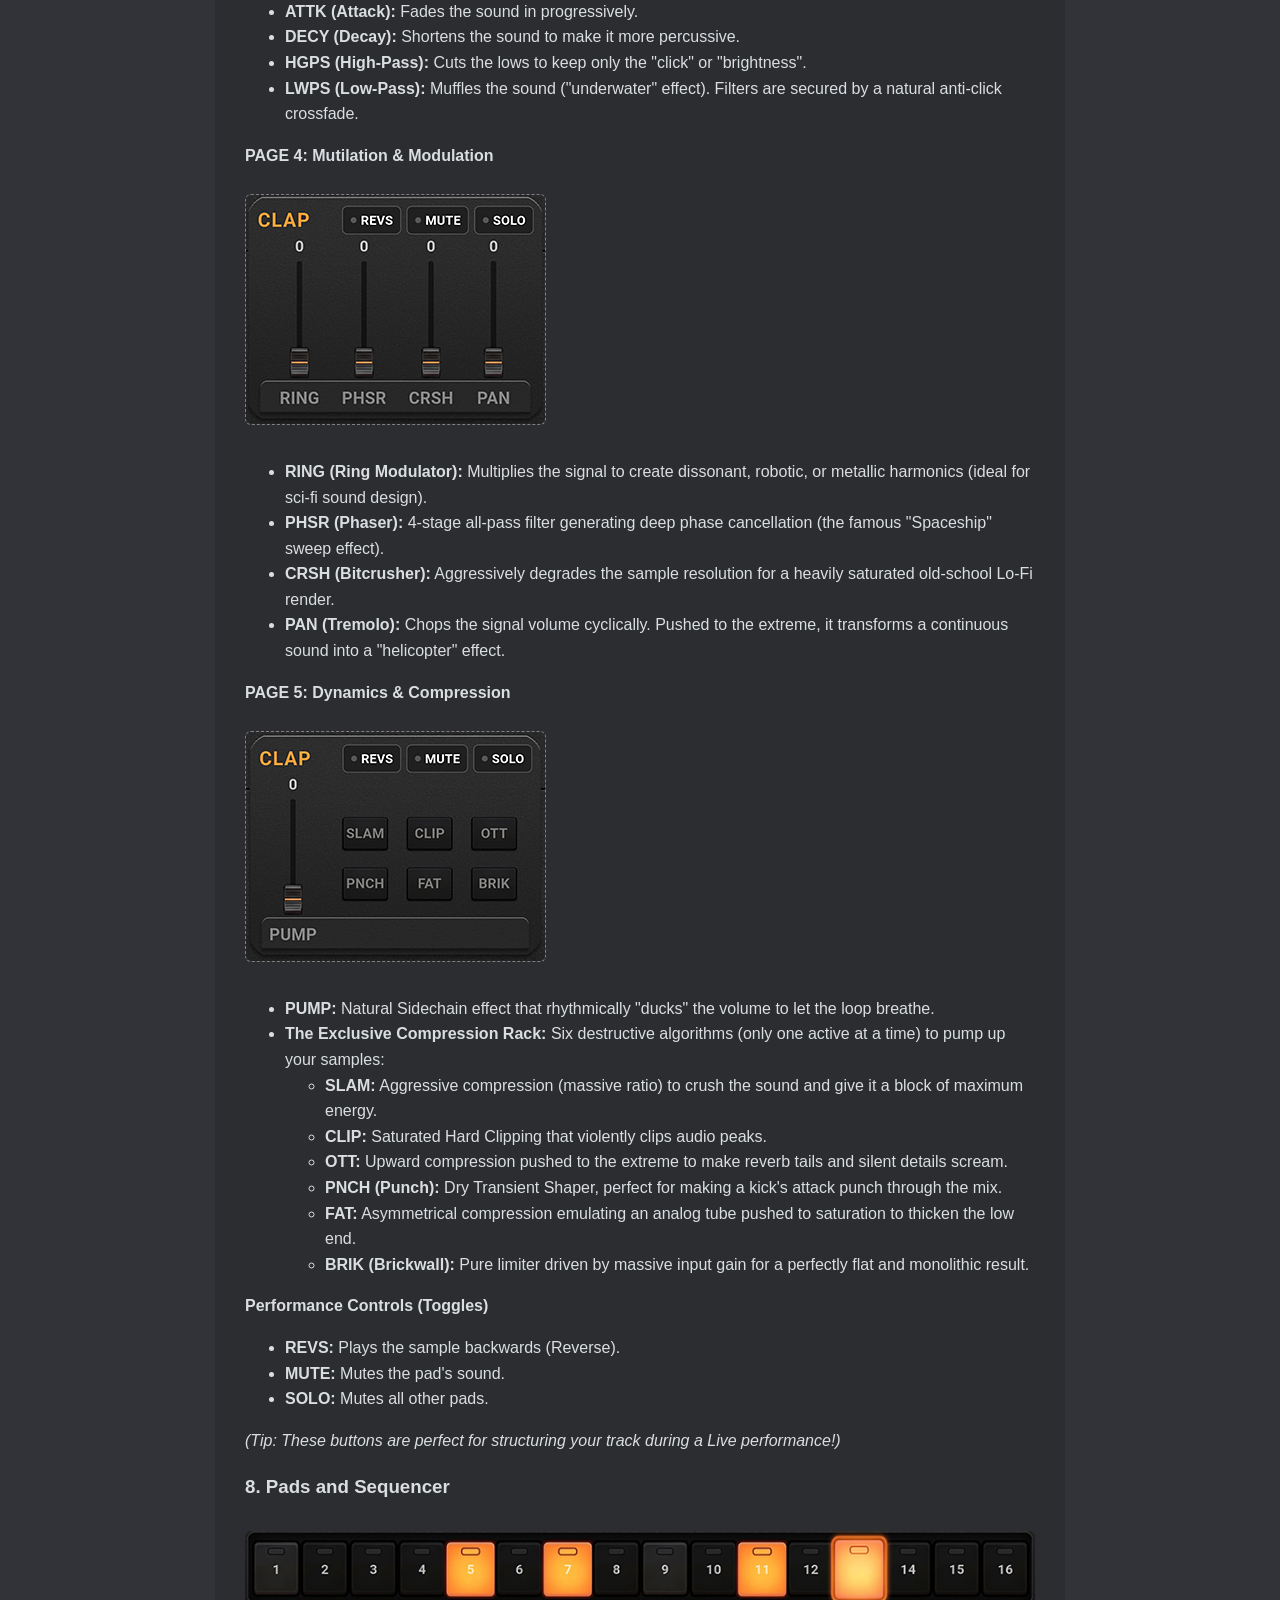
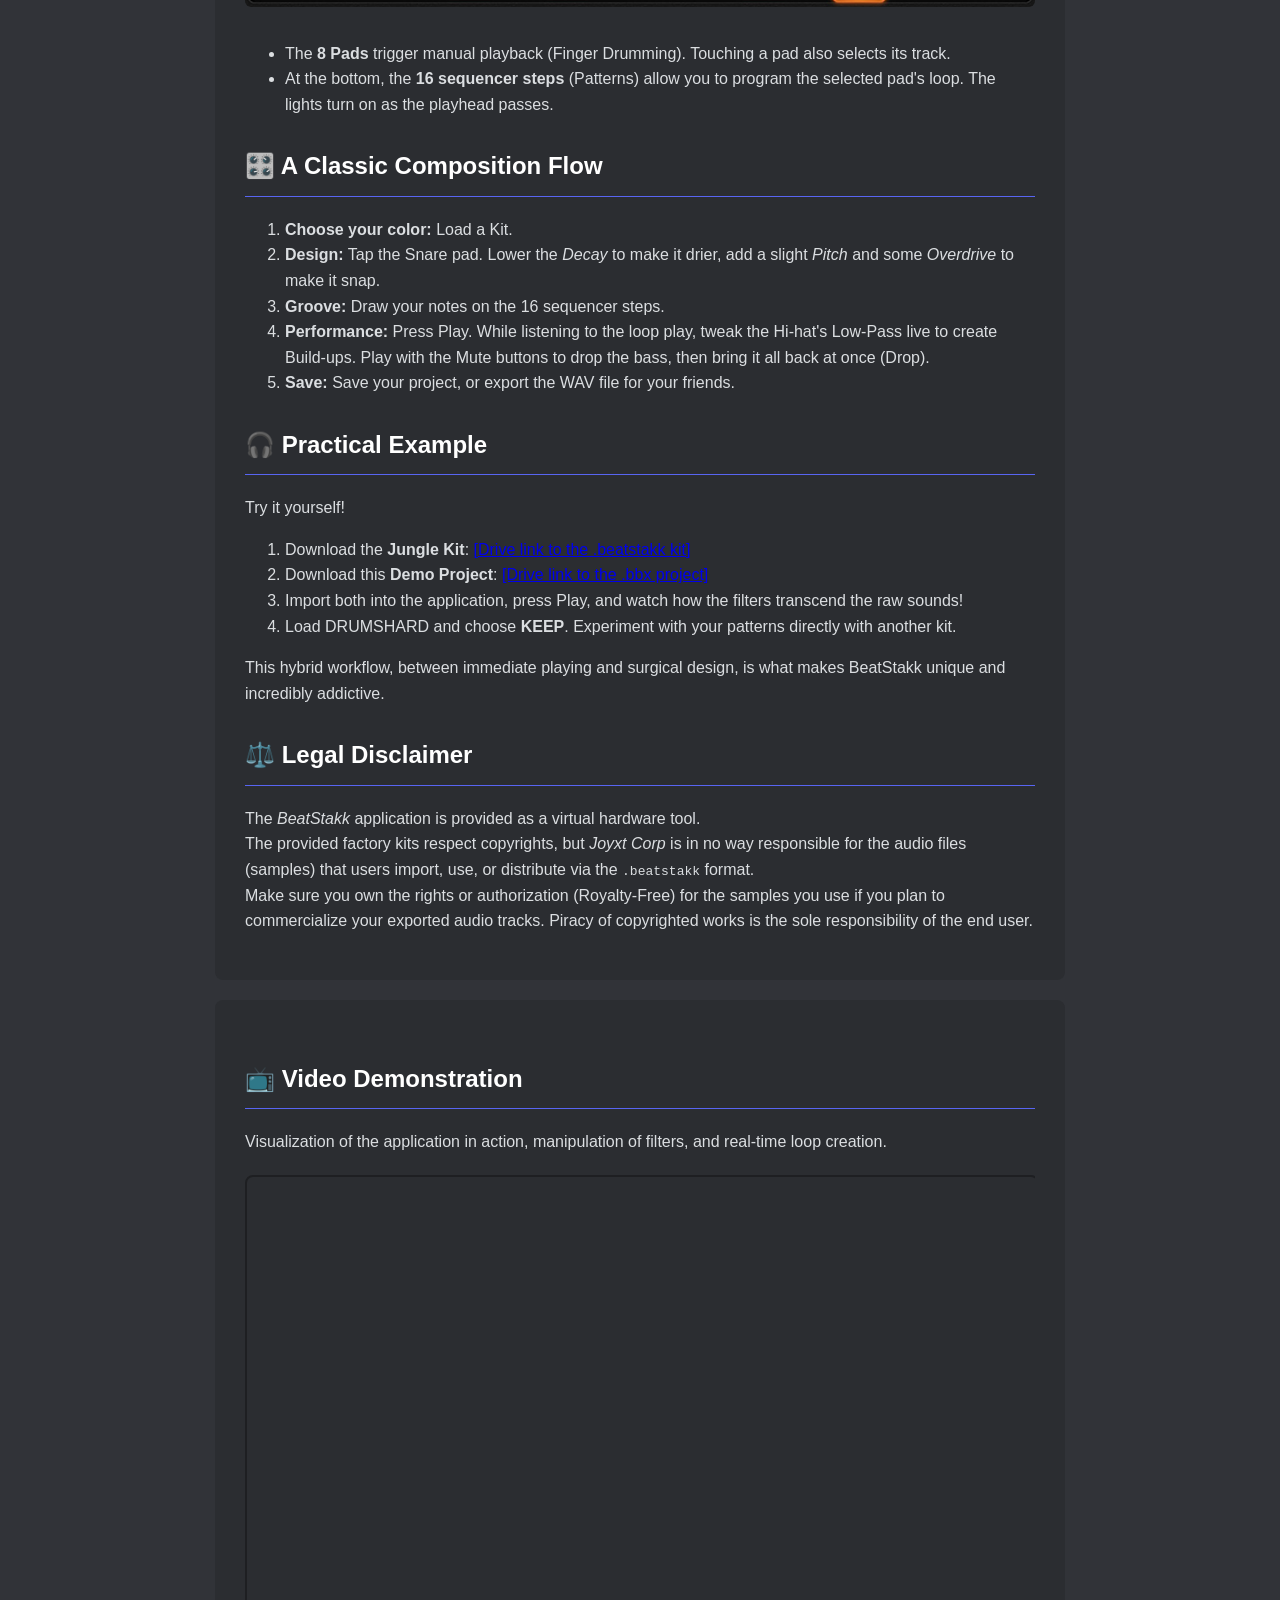
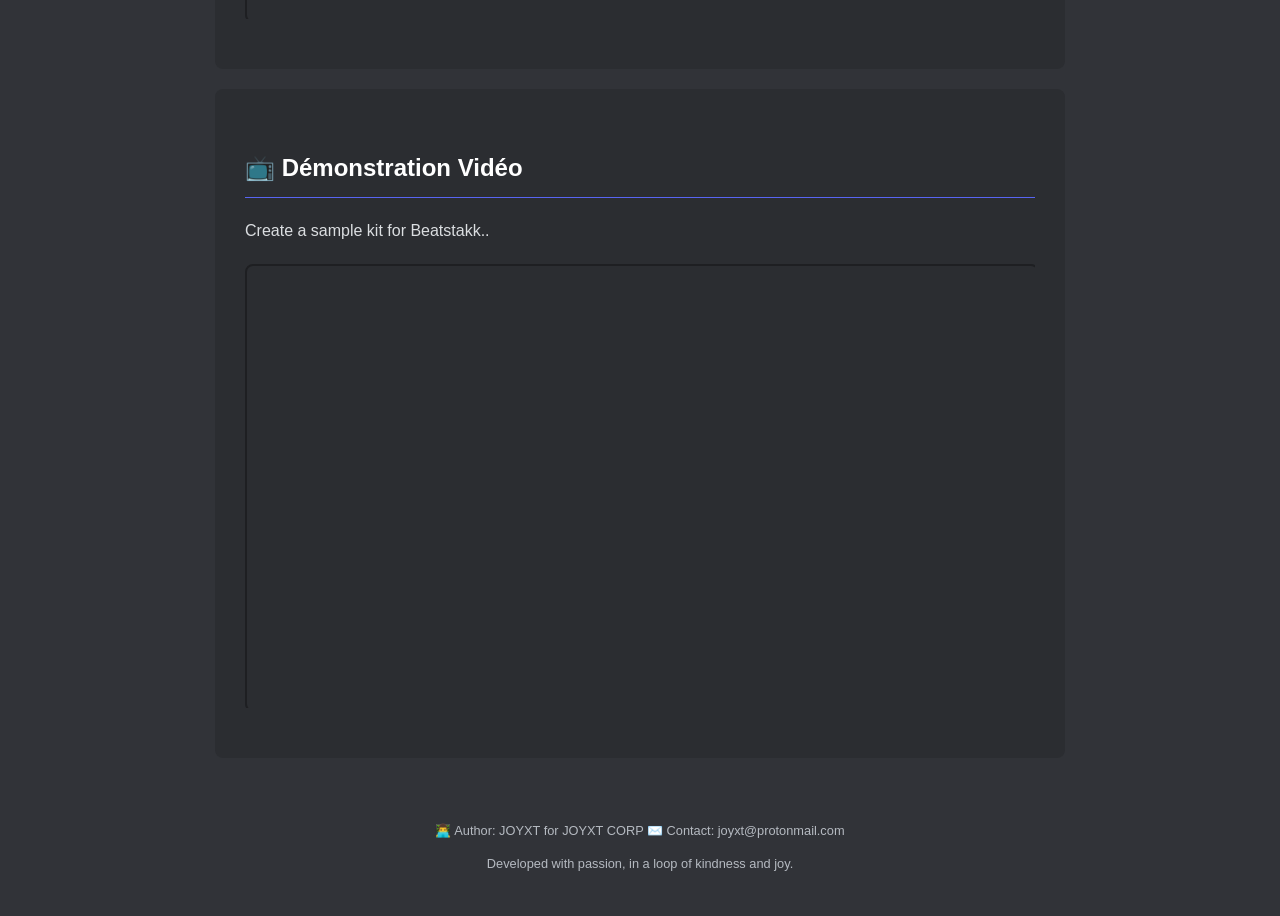
==== commit c2b73fd5: "add video tutorial Beastakk kit" ====
--- a/beatstakk_en.html
+++ b/beatstakk_en.html
@@ -212,6 +212,18 @@
             </iframe>
         </div>
     </section>
+     <section class="card">
+        <h2>📺 Démonstration Vidéo</h2>
+        <p>Create a sample kit for Beatstakk..</p>
+        
+        <div class="video-container">
+    <iframe 
+        src="https://www.youtube.com/embed/rQaU_6158As" 
+        frameborder="0" 
+        allow="accelerometer; autoplay; clipboard-write; encrypted-media; gyroscope; picture-in-picture; web-share" 
+        referrerpolicy="strict-origin-when-cross-origin"
+        allowfullscreen>
+    </iframe>
 </main>
 
 <footer>
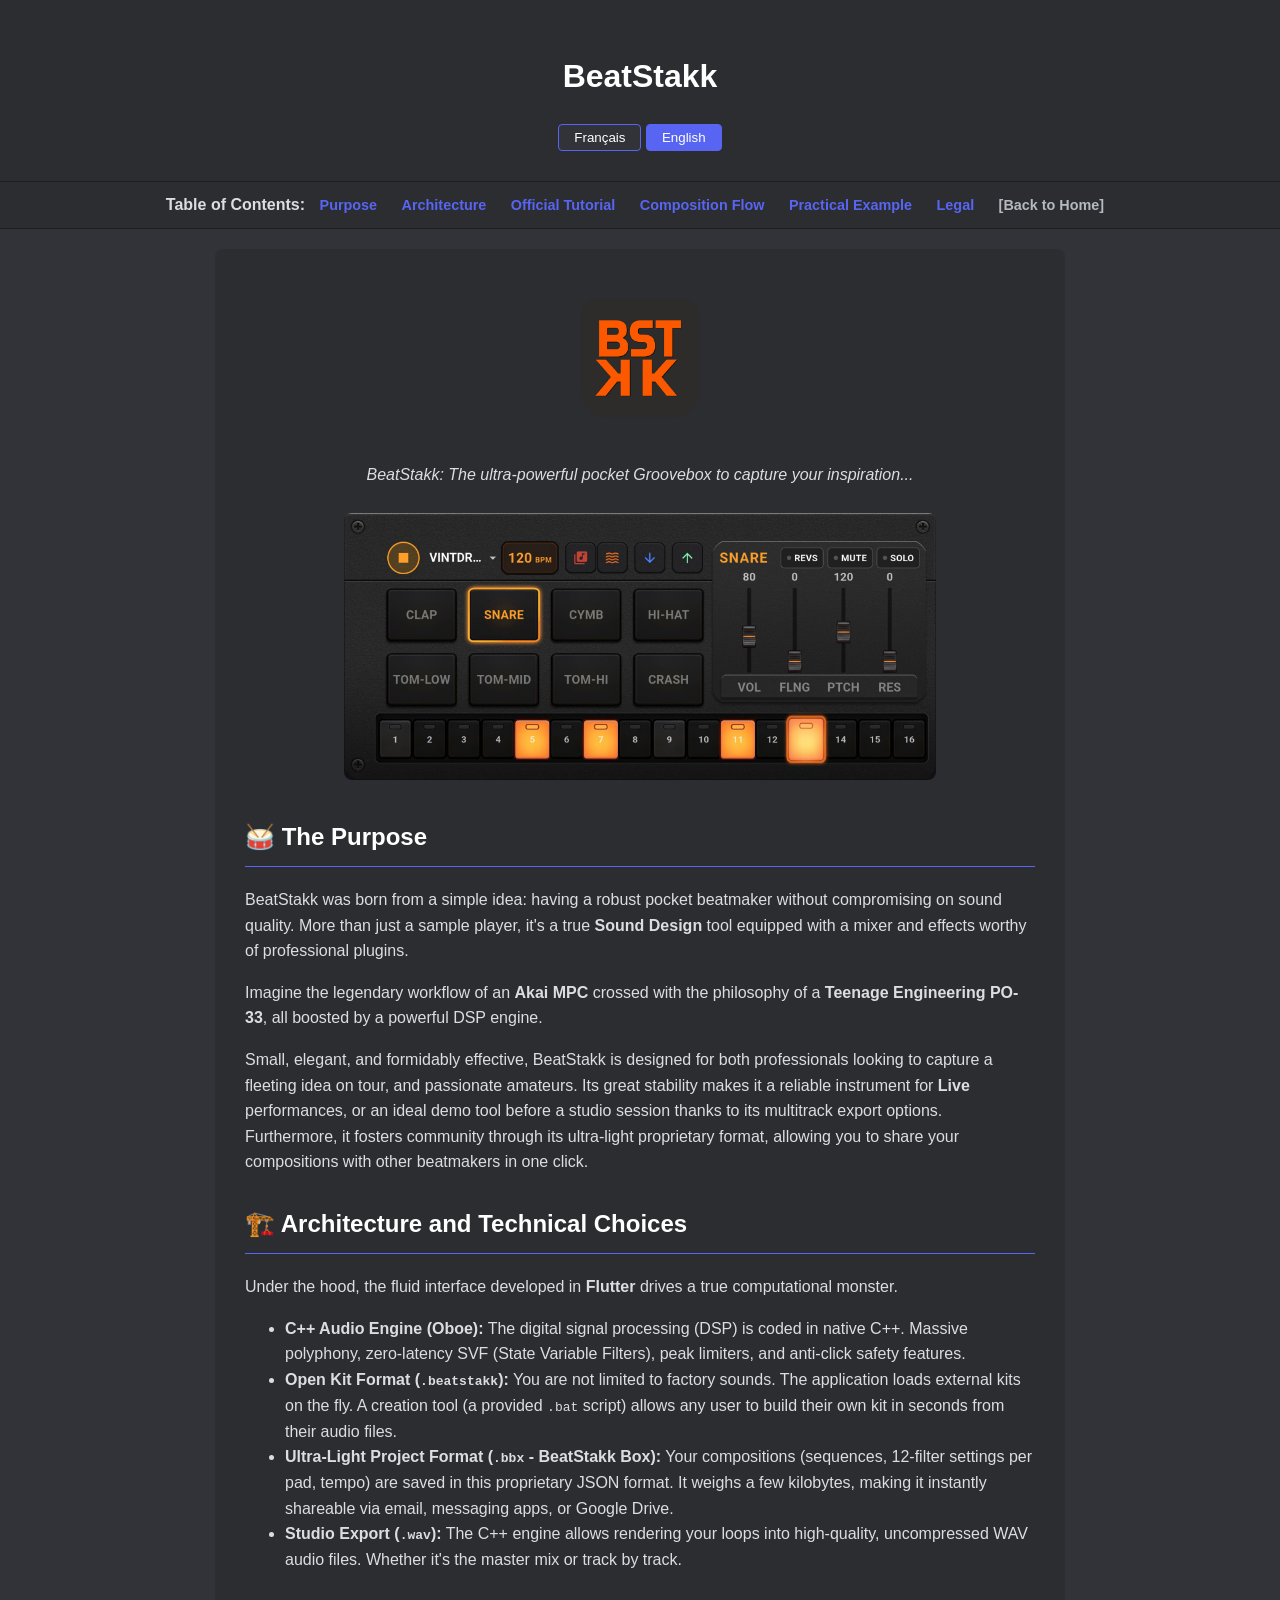
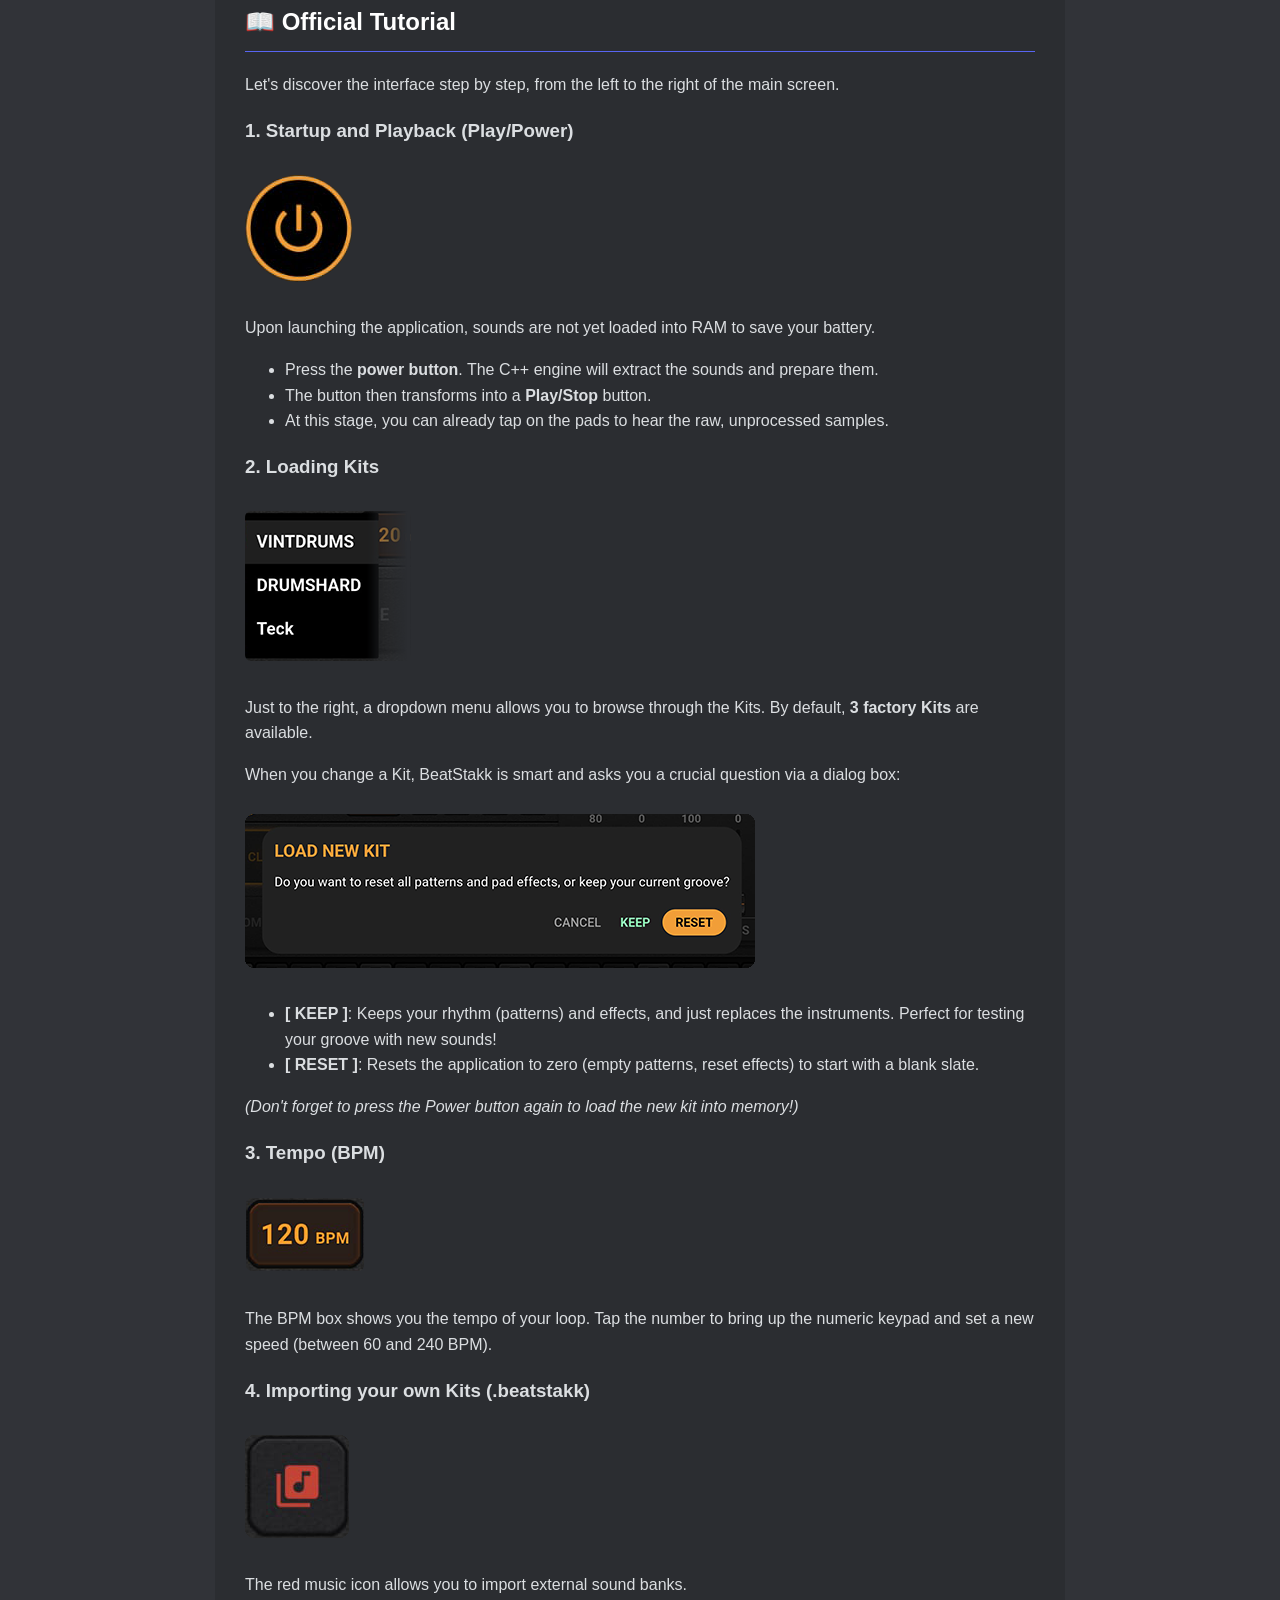
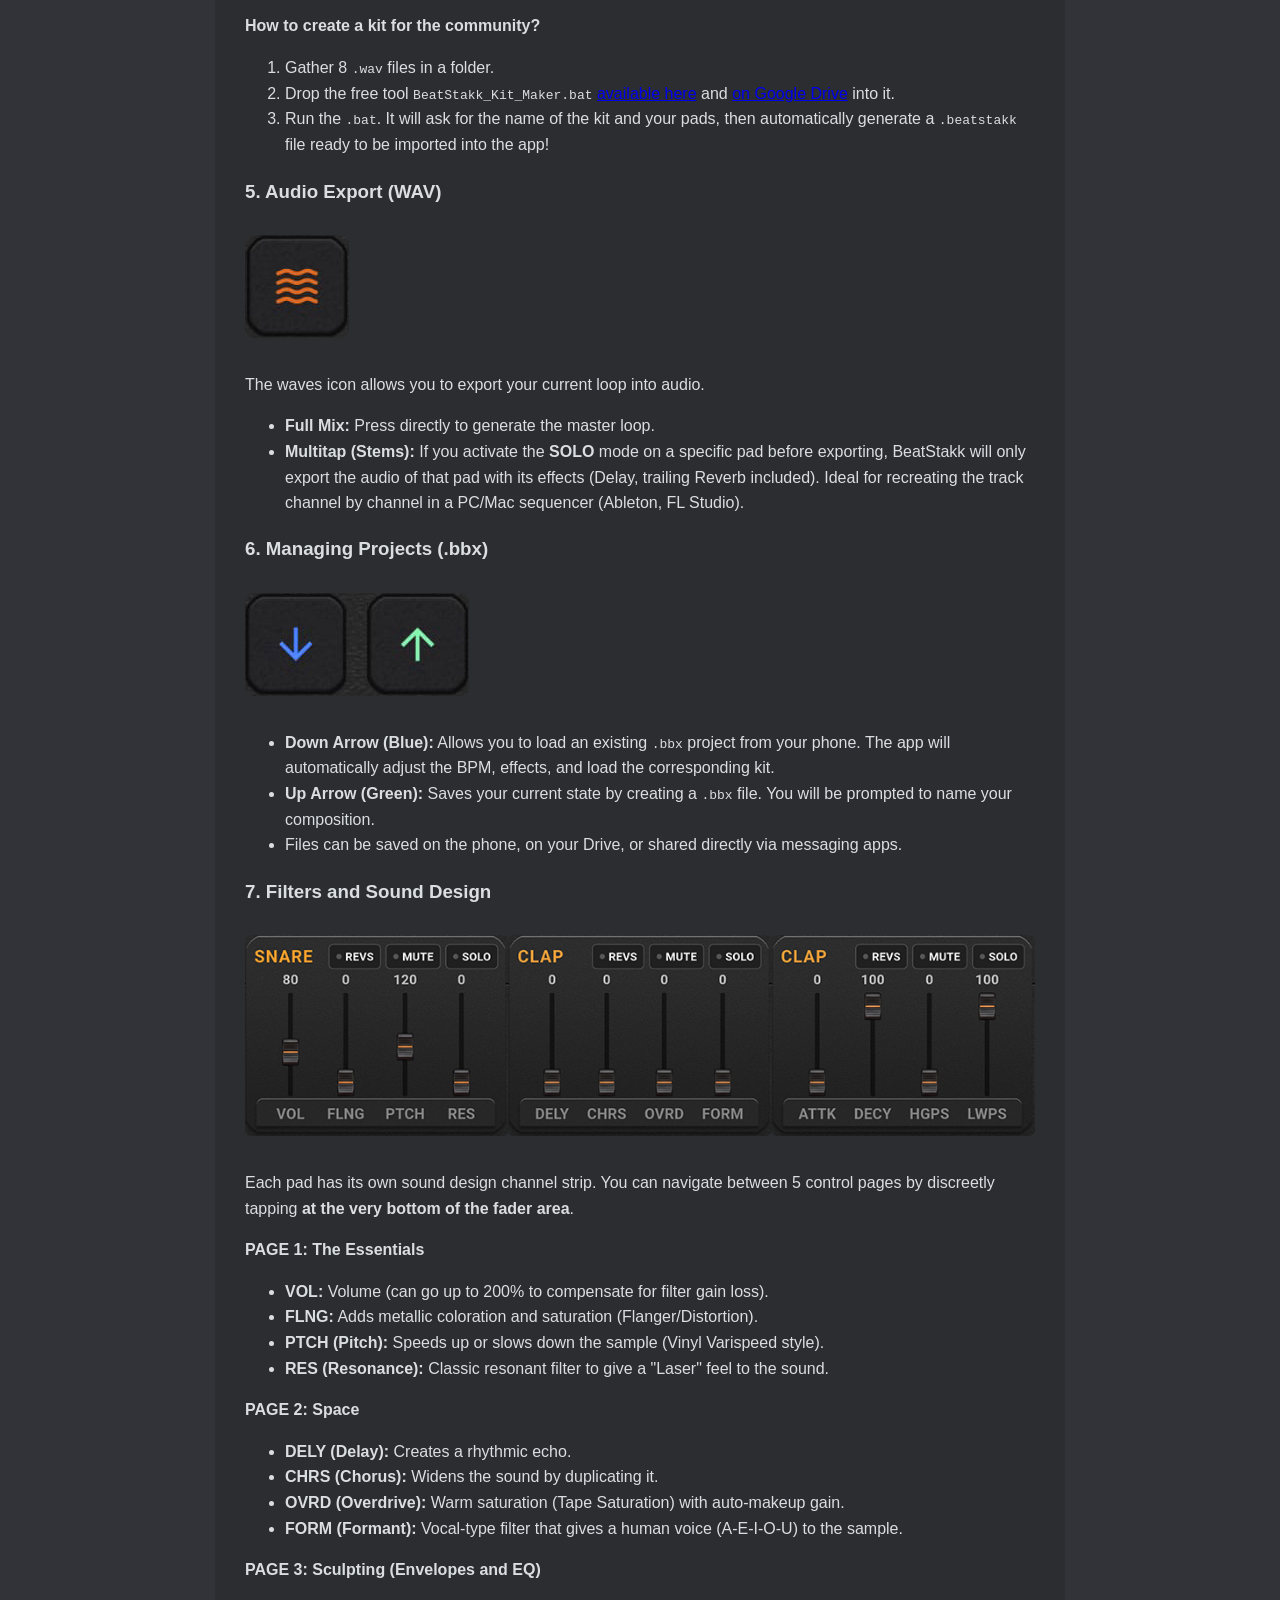
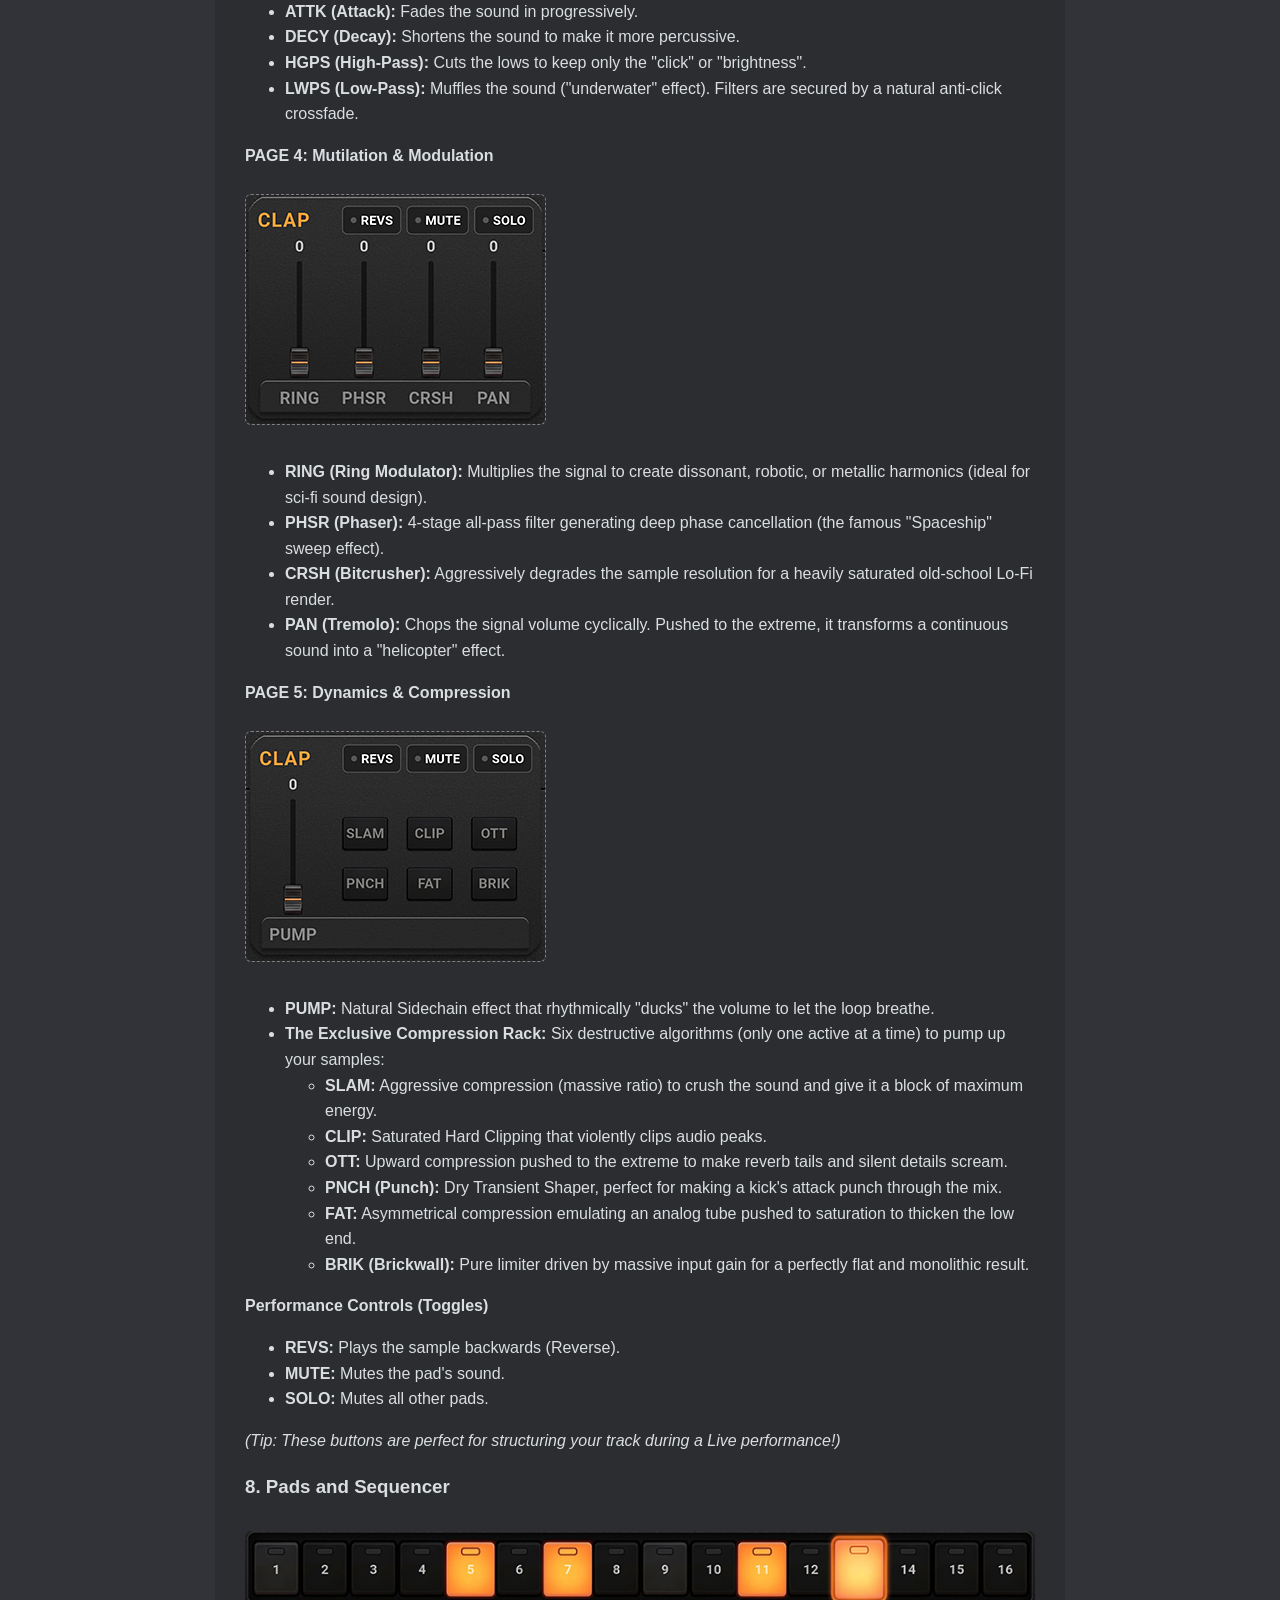
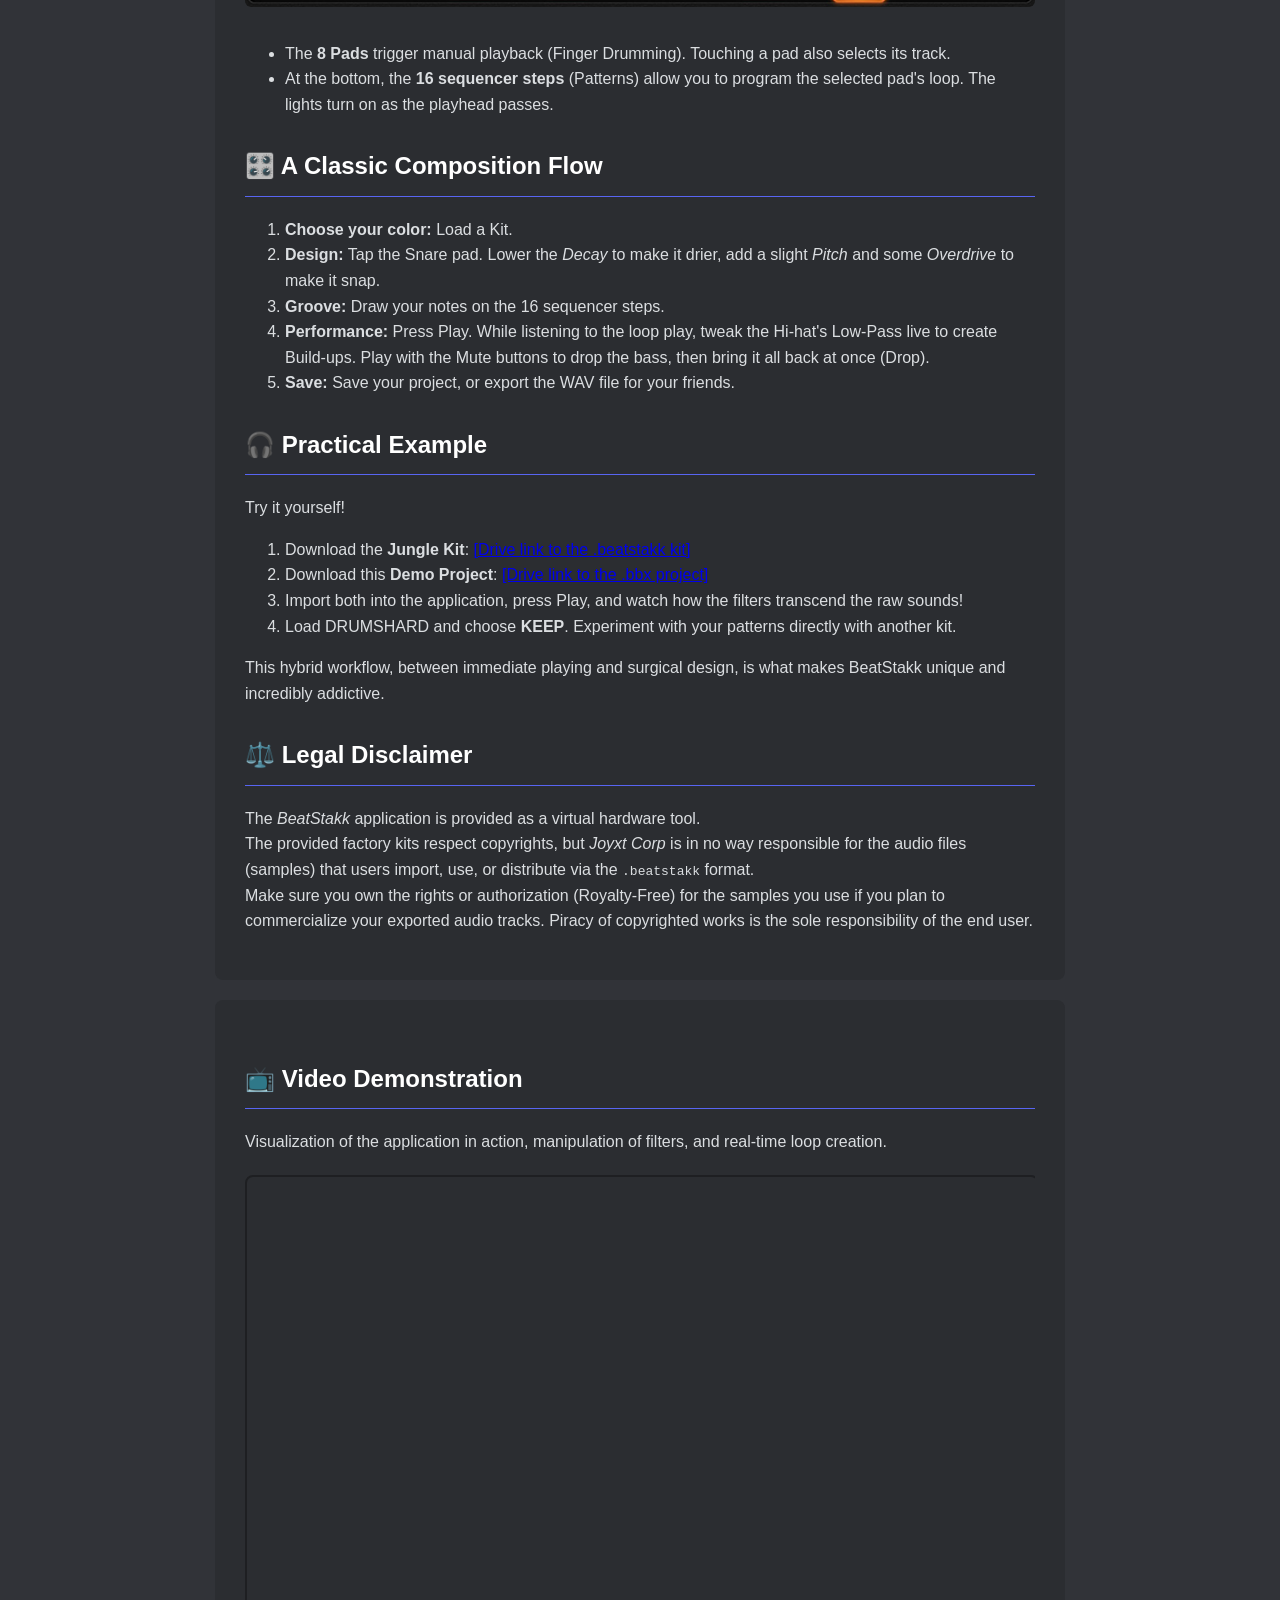
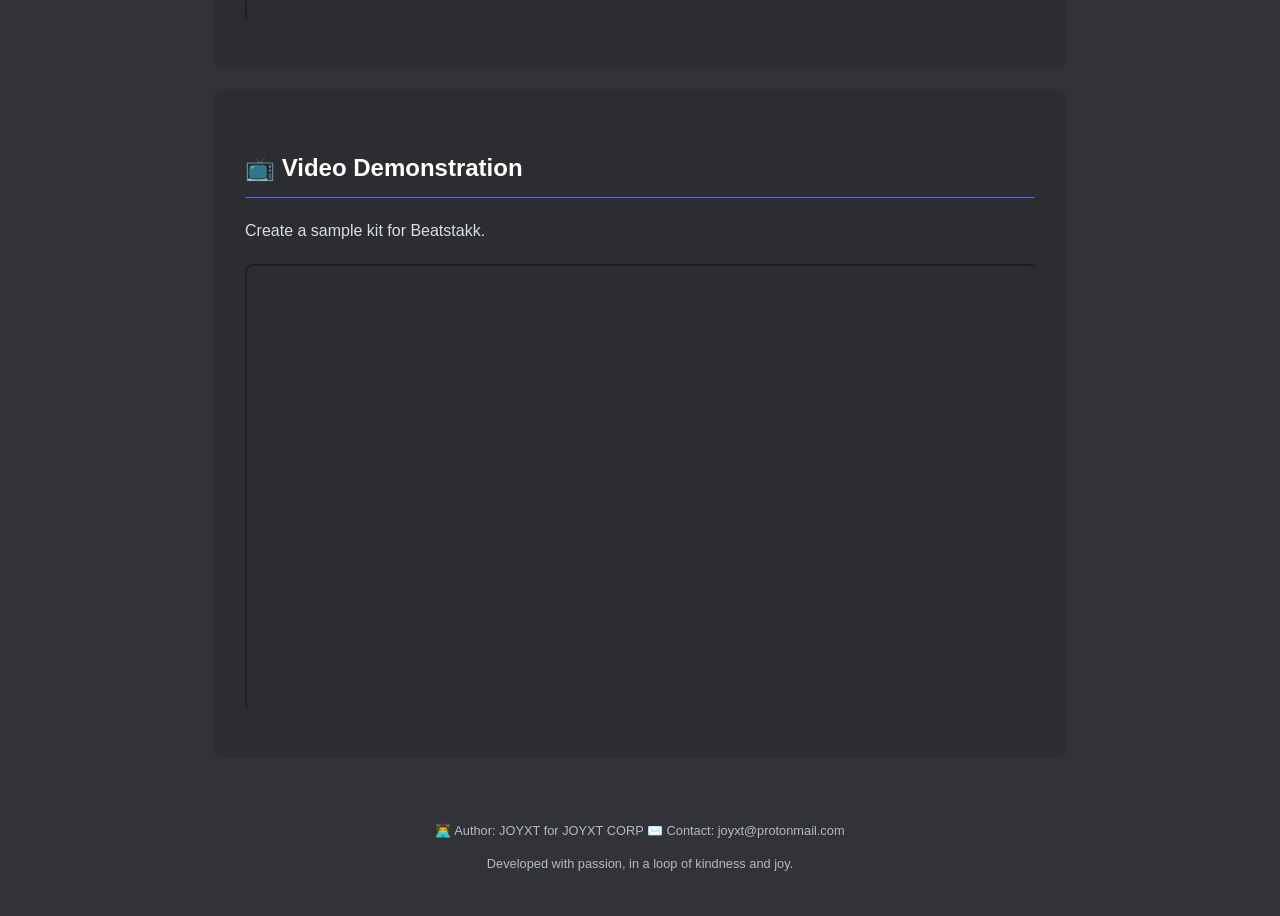
==== commit f91ac298: "changement correction anglais" ====
--- a/beatstakk_en.html
+++ b/beatstakk_en.html
@@ -213,8 +213,8 @@
         </div>
     </section>
      <section class="card">
-        <h2>📺 Démonstration Vidéo</h2>
-        <p>Create a sample kit for Beatstakk..</p>
+        <h2>📺 Video Demonstration</h2>
+        <p>Create a sample kit for Beatstakk.</p>
         
         <div class="video-container">
     <iframe 
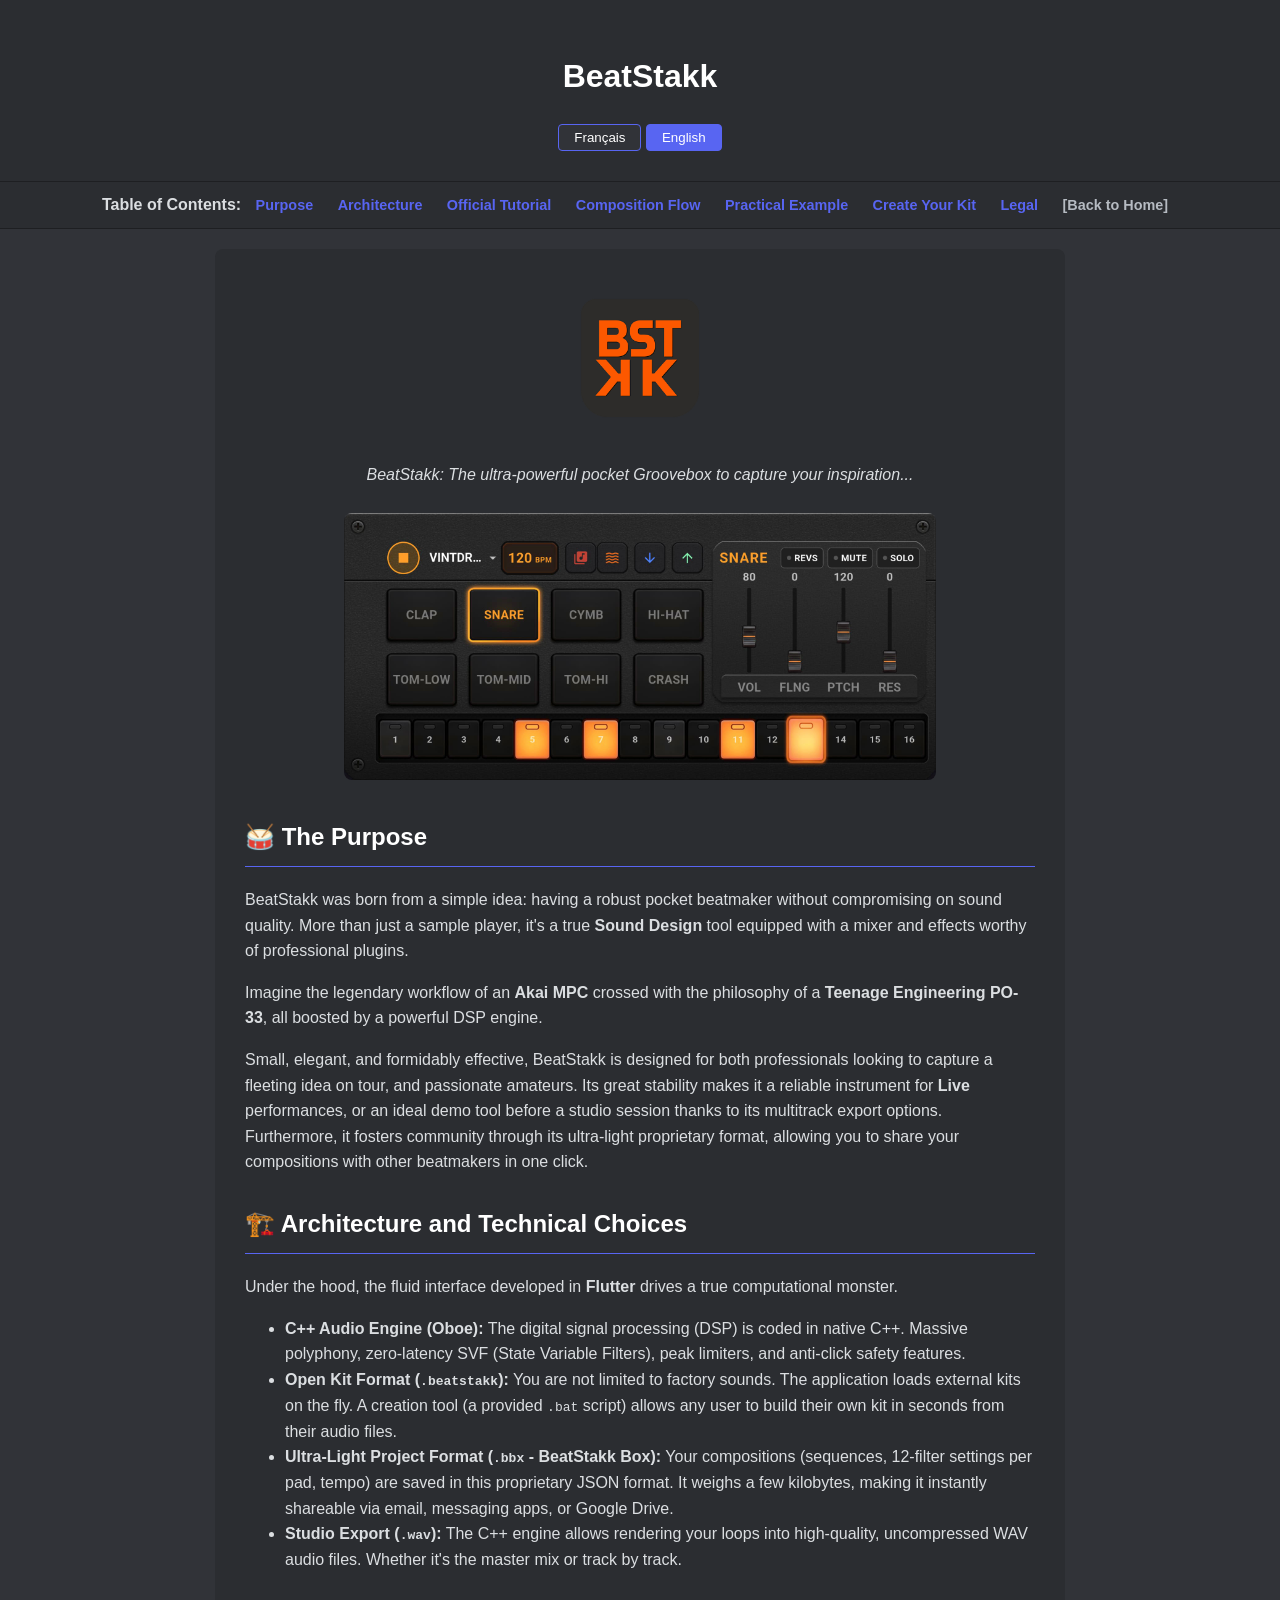
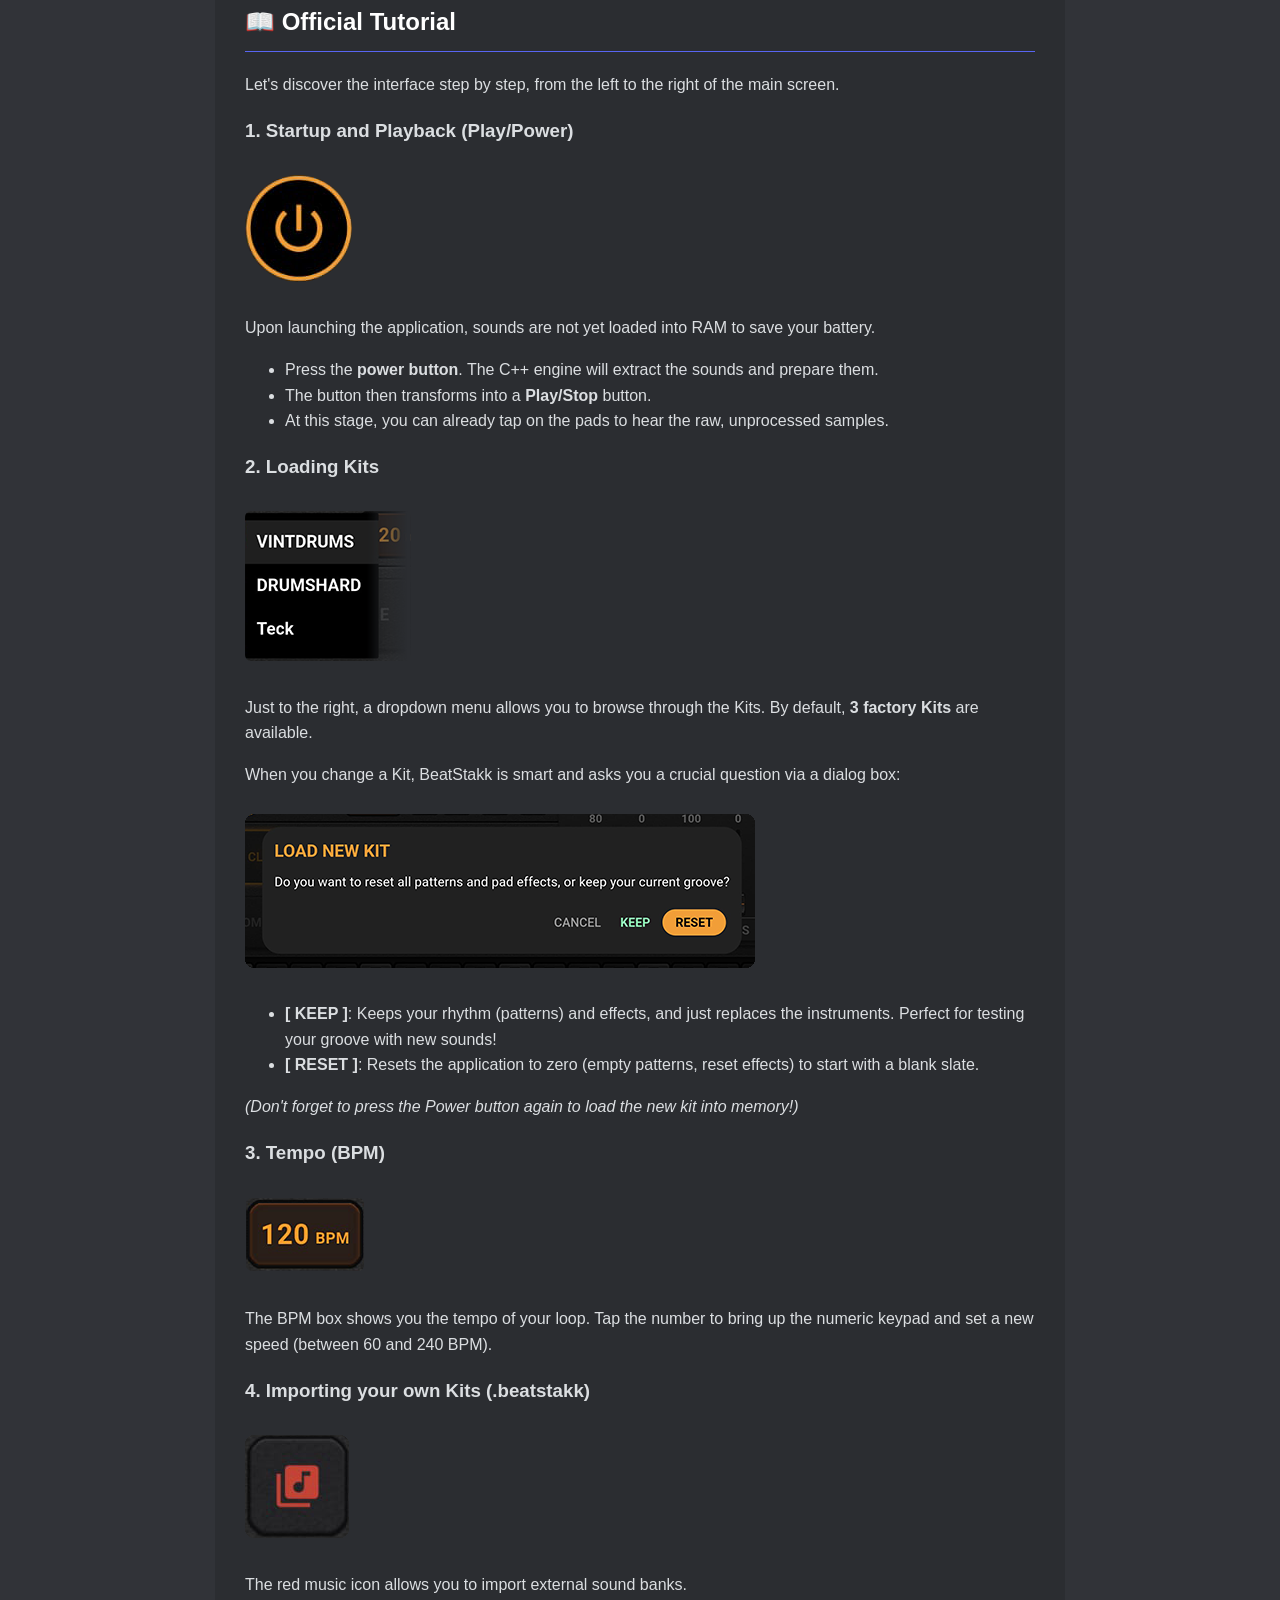
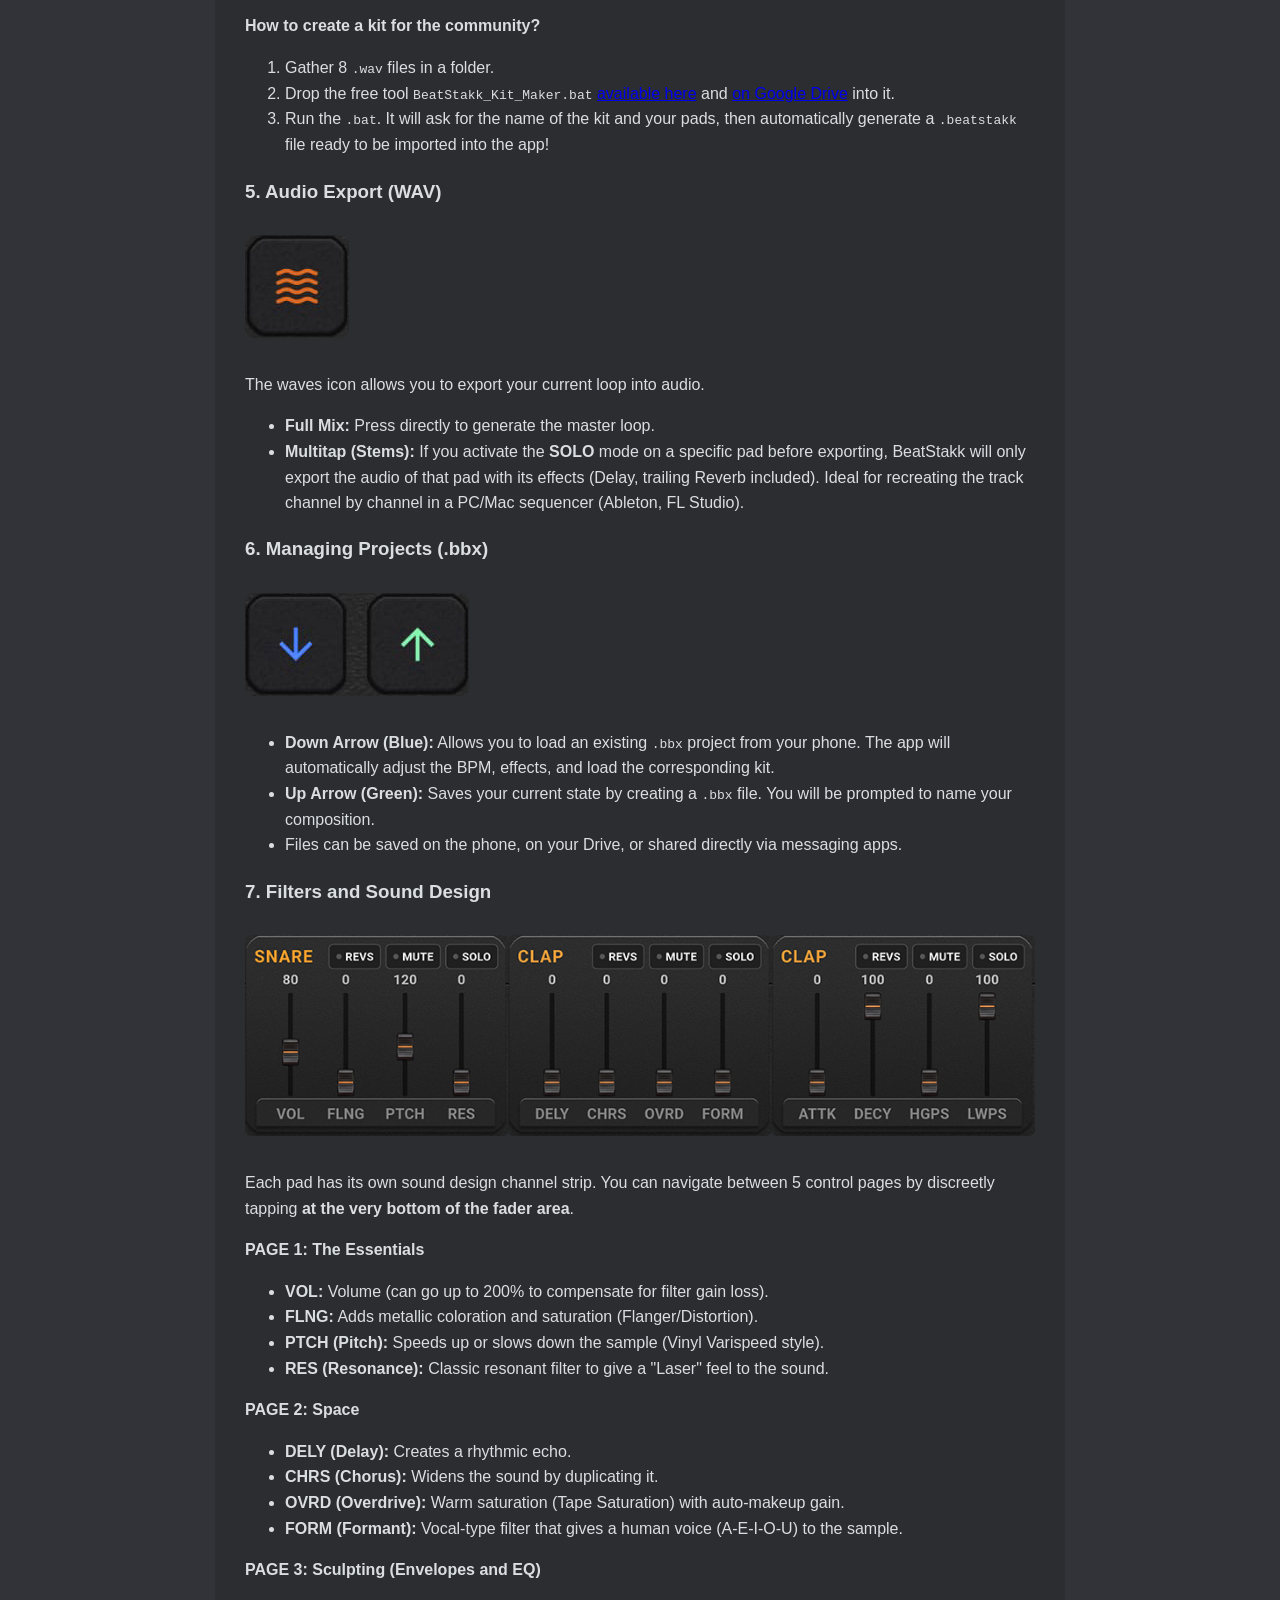
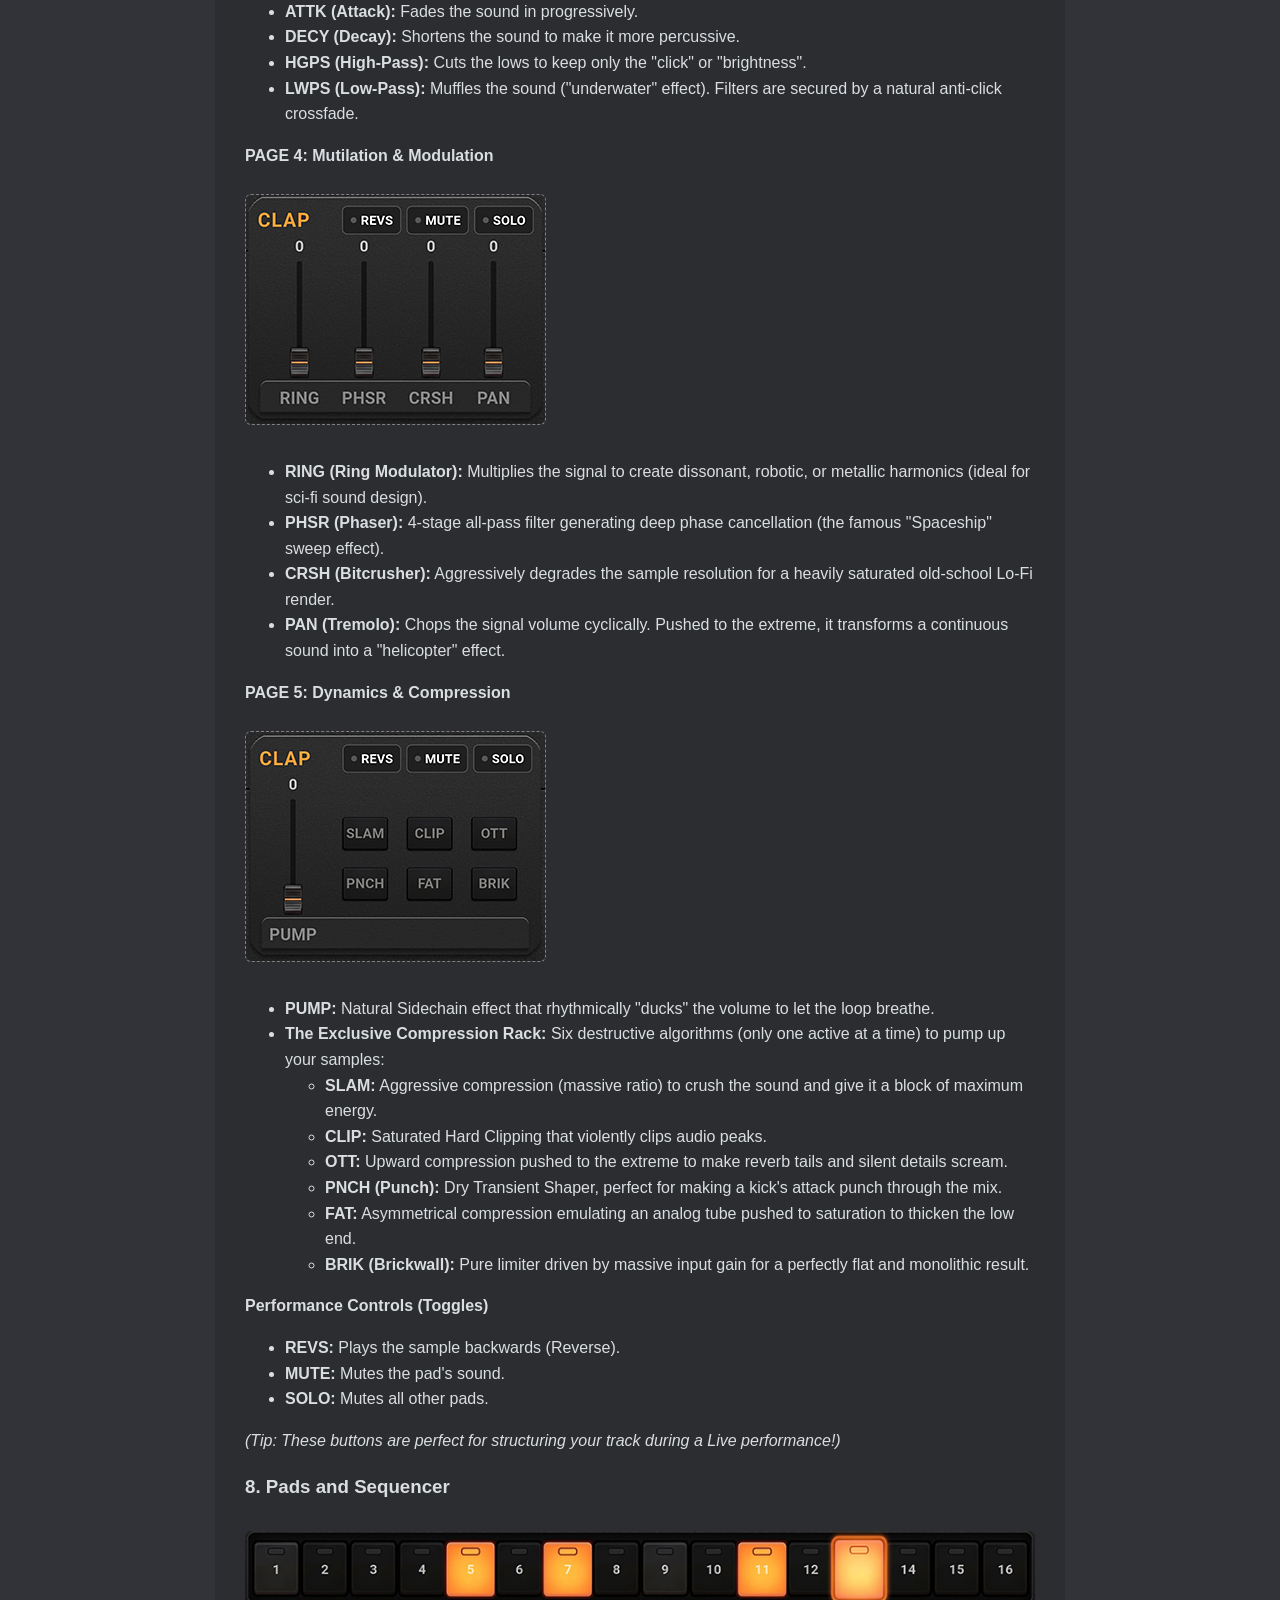
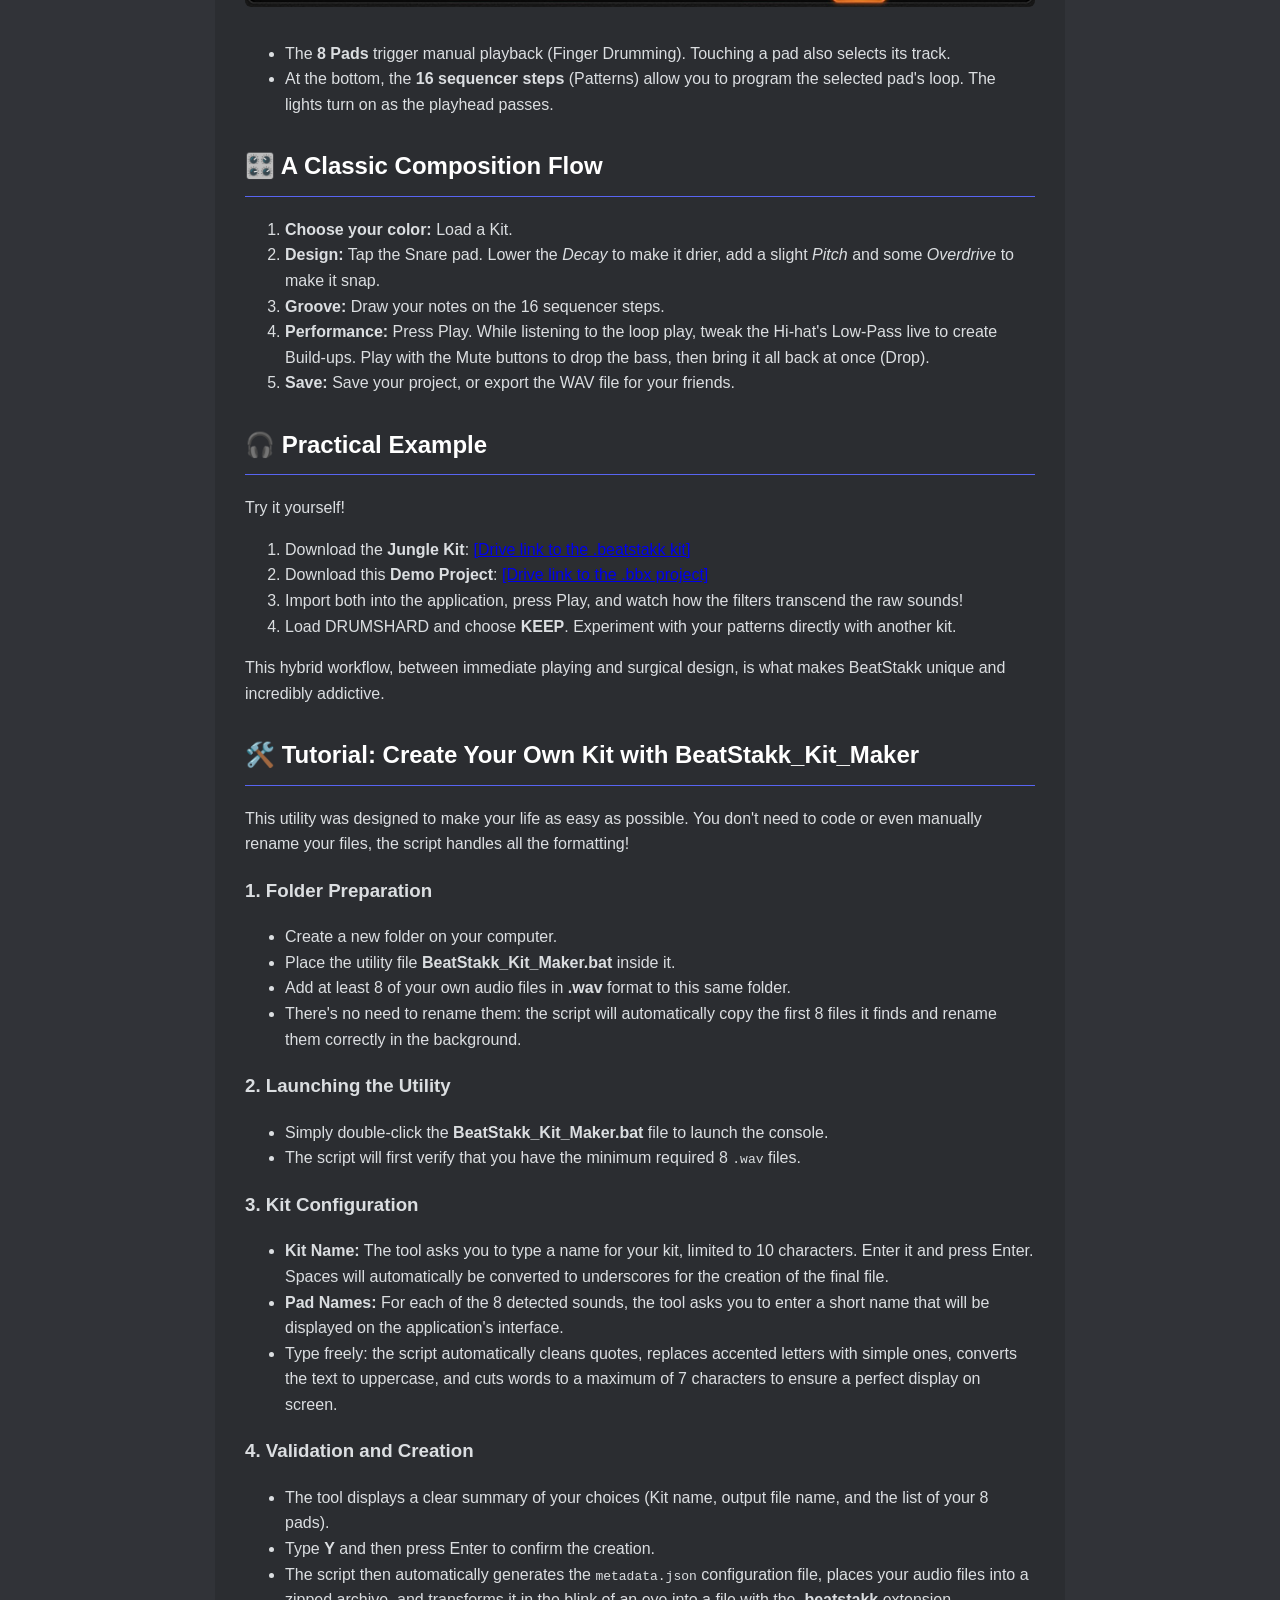
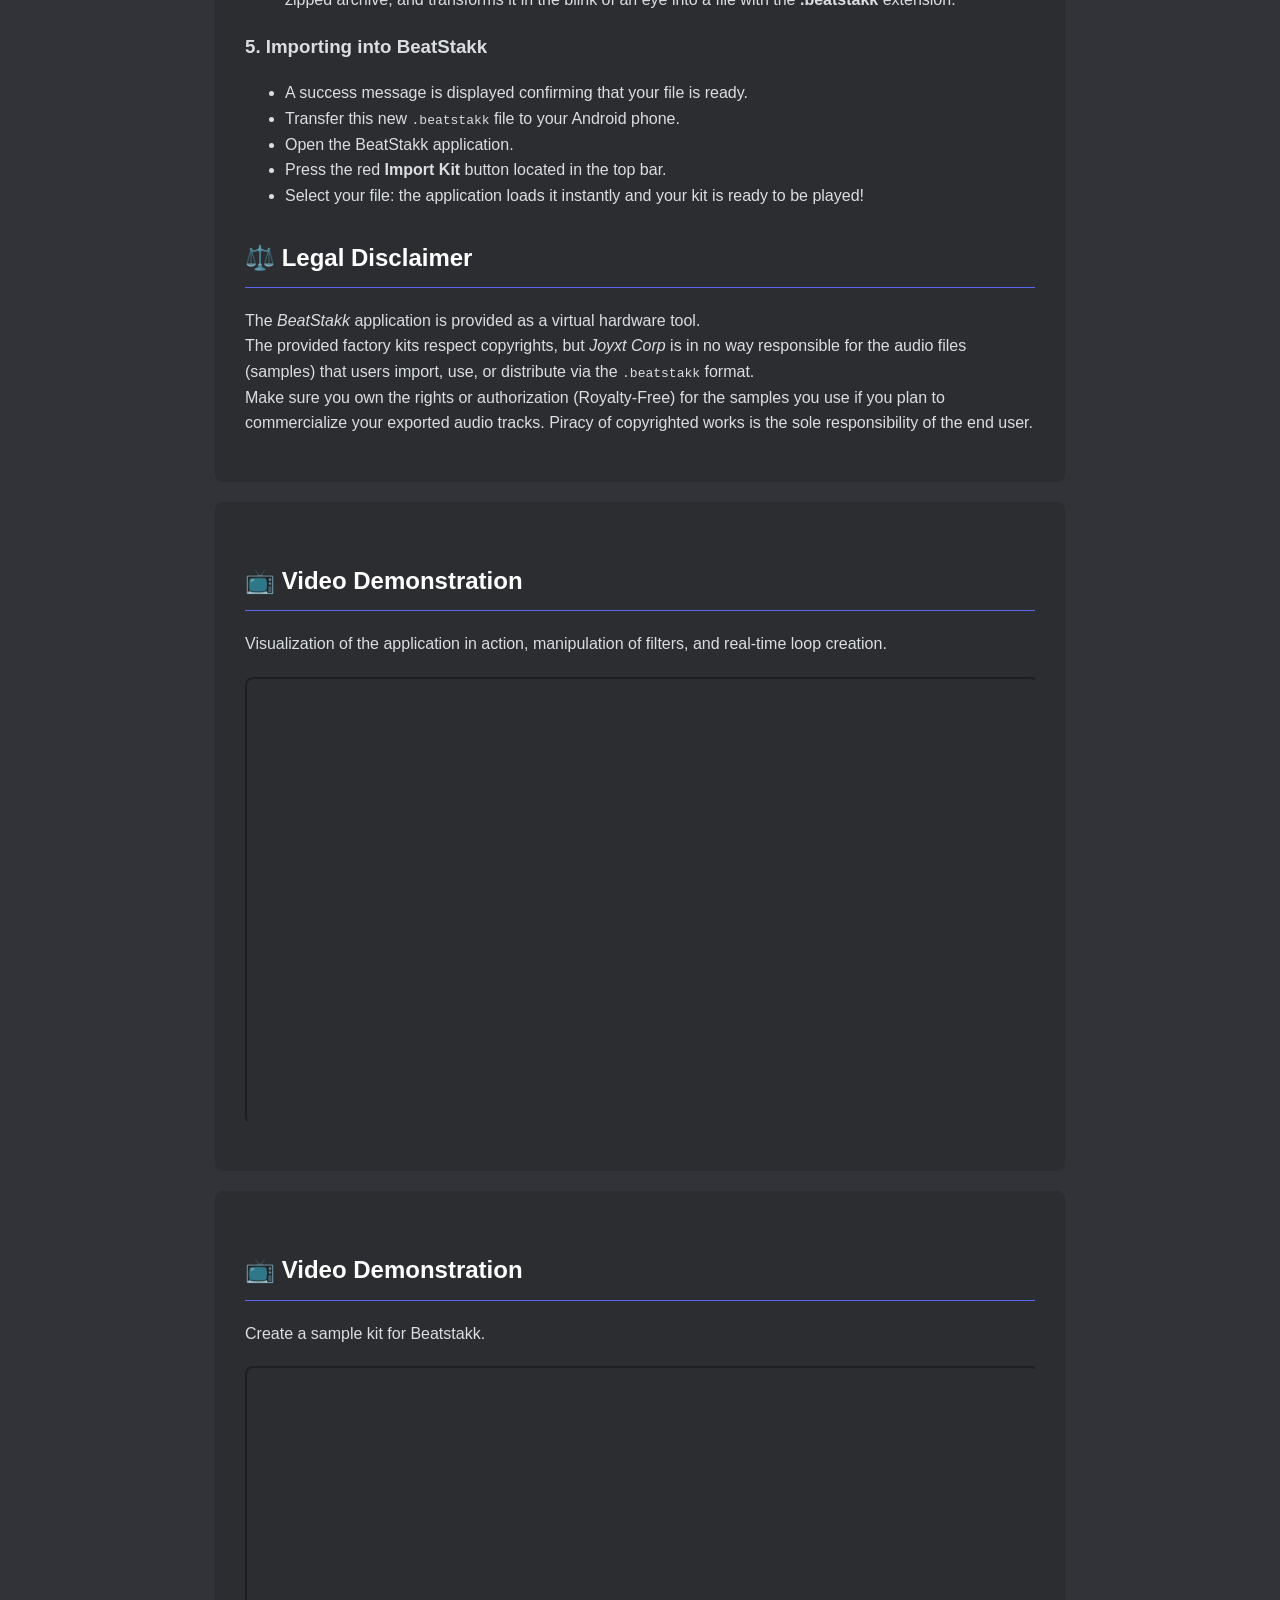
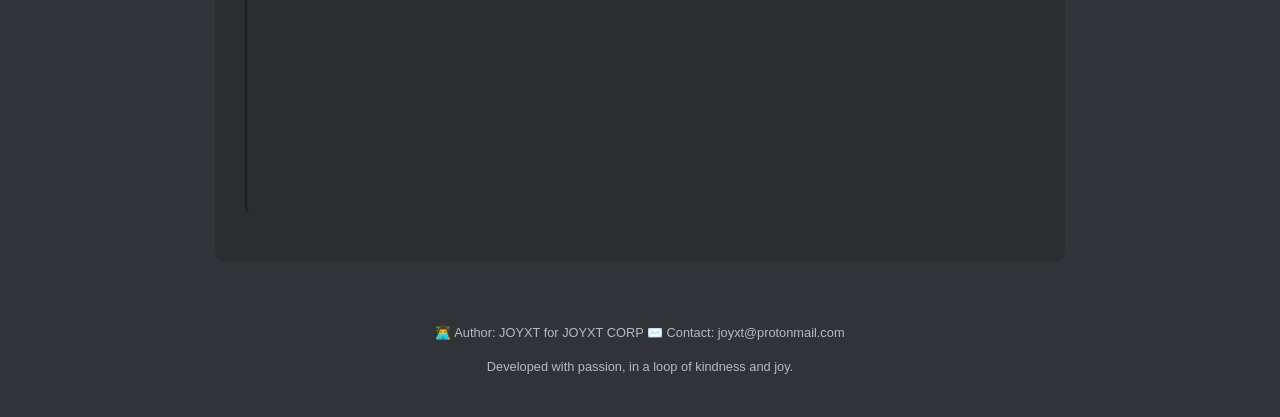
==== commit fb34e53a: "ajout tutorial creation en Anglais" ====
--- a/beatstakk_en.html
+++ b/beatstakk_en.html
@@ -22,6 +22,7 @@
     <a href="#tutoriel">Official Tutorial</a>
     <a href="#flow">Composition Flow</a>
     <a href="#exemple">Practical Example</a>
+    <a href="#kitmaker">Create Your Kit</a>
     <a href="#legal">Legal</a>
     <a href="index.html" style="color:var(--text-muted)">[Back to Home]</a>
 </nav>
@@ -189,6 +190,46 @@
             <li>Load DRUMSHARD and choose <strong>KEEP</strong>. Experiment with your patterns directly with another kit.</li>
         </ol>
         <p>This hybrid workflow, between immediate playing and surgical design, is what makes BeatStakk unique and incredibly addictive.</p>
+
+        <h2 id="kitmaker">🛠️ Tutorial: Create Your Own Kit with BeatStakk_Kit_Maker</h2>
+        <p>This utility was designed to make your life as easy as possible. You don't need to code or even manually rename your files, the script handles all the formatting!</p>
+
+        <h3>1. Folder Preparation</h3>
+        <ul>
+            <li>Create a new folder on your computer.</li>
+            <li>Place the utility file <strong>BeatStakk_Kit_Maker.bat</strong> inside it.</li>
+            <li>Add at least 8 of your own audio files in <strong>.wav</strong> format to this same folder.</li>
+            <li>There's no need to rename them: the script will automatically copy the first 8 files it finds and rename them correctly in the background.</li>
+        </ul>
+
+        <h3>2. Launching the Utility</h3>
+        <ul>
+            <li>Simply double-click the <strong>BeatStakk_Kit_Maker.bat</strong> file to launch the console.</li>
+            <li>The script will first verify that you have the minimum required 8 <code>.wav</code> files.</li>
+        </ul>
+
+        <h3>3. Kit Configuration</h3>
+        <ul>
+            <li><strong>Kit Name:</strong> The tool asks you to type a name for your kit, limited to 10 characters. Enter it and press Enter. Spaces will automatically be converted to underscores for the creation of the final file.</li>
+            <li><strong>Pad Names:</strong> For each of the 8 detected sounds, the tool asks you to enter a short name that will be displayed on the application's interface.</li>
+            <li>Type freely: the script automatically cleans quotes, replaces accented letters with simple ones, converts the text to uppercase, and cuts words to a maximum of 7 characters to ensure a perfect display on screen.</li>
+        </ul>
+
+        <h3>4. Validation and Creation</h3>
+        <ul>
+            <li>The tool displays a clear summary of your choices (Kit name, output file name, and the list of your 8 pads).</li>
+            <li>Type <strong>Y</strong> and then press Enter to confirm the creation.</li>
+            <li>The script then automatically generates the <code>metadata.json</code> configuration file, places your audio files into a zipped archive, and transforms it in the blink of an eye into a file with the <strong>.beatstakk</strong> extension.</li>
+        </ul>
+
+        <h3>5. Importing into BeatStakk</h3>
+        <ul>
+            <li>A success message is displayed confirming that your file is ready.</li>
+            <li>Transfer this new <code>.beatstakk</code> file to your Android phone.</li>
+            <li>Open the BeatStakk application.</li>
+            <li>Press the red <strong>Import Kit</strong> button located in the top bar.</li>
+            <li>Select your file: the application loads it instantly and your kit is ready to be played!</li>
+        </ul>
 
         <h2 id="legal">⚖️ Legal Disclaimer</h2>
         <p>The <em>BeatStakk</em> application is provided as a virtual hardware tool.<br>
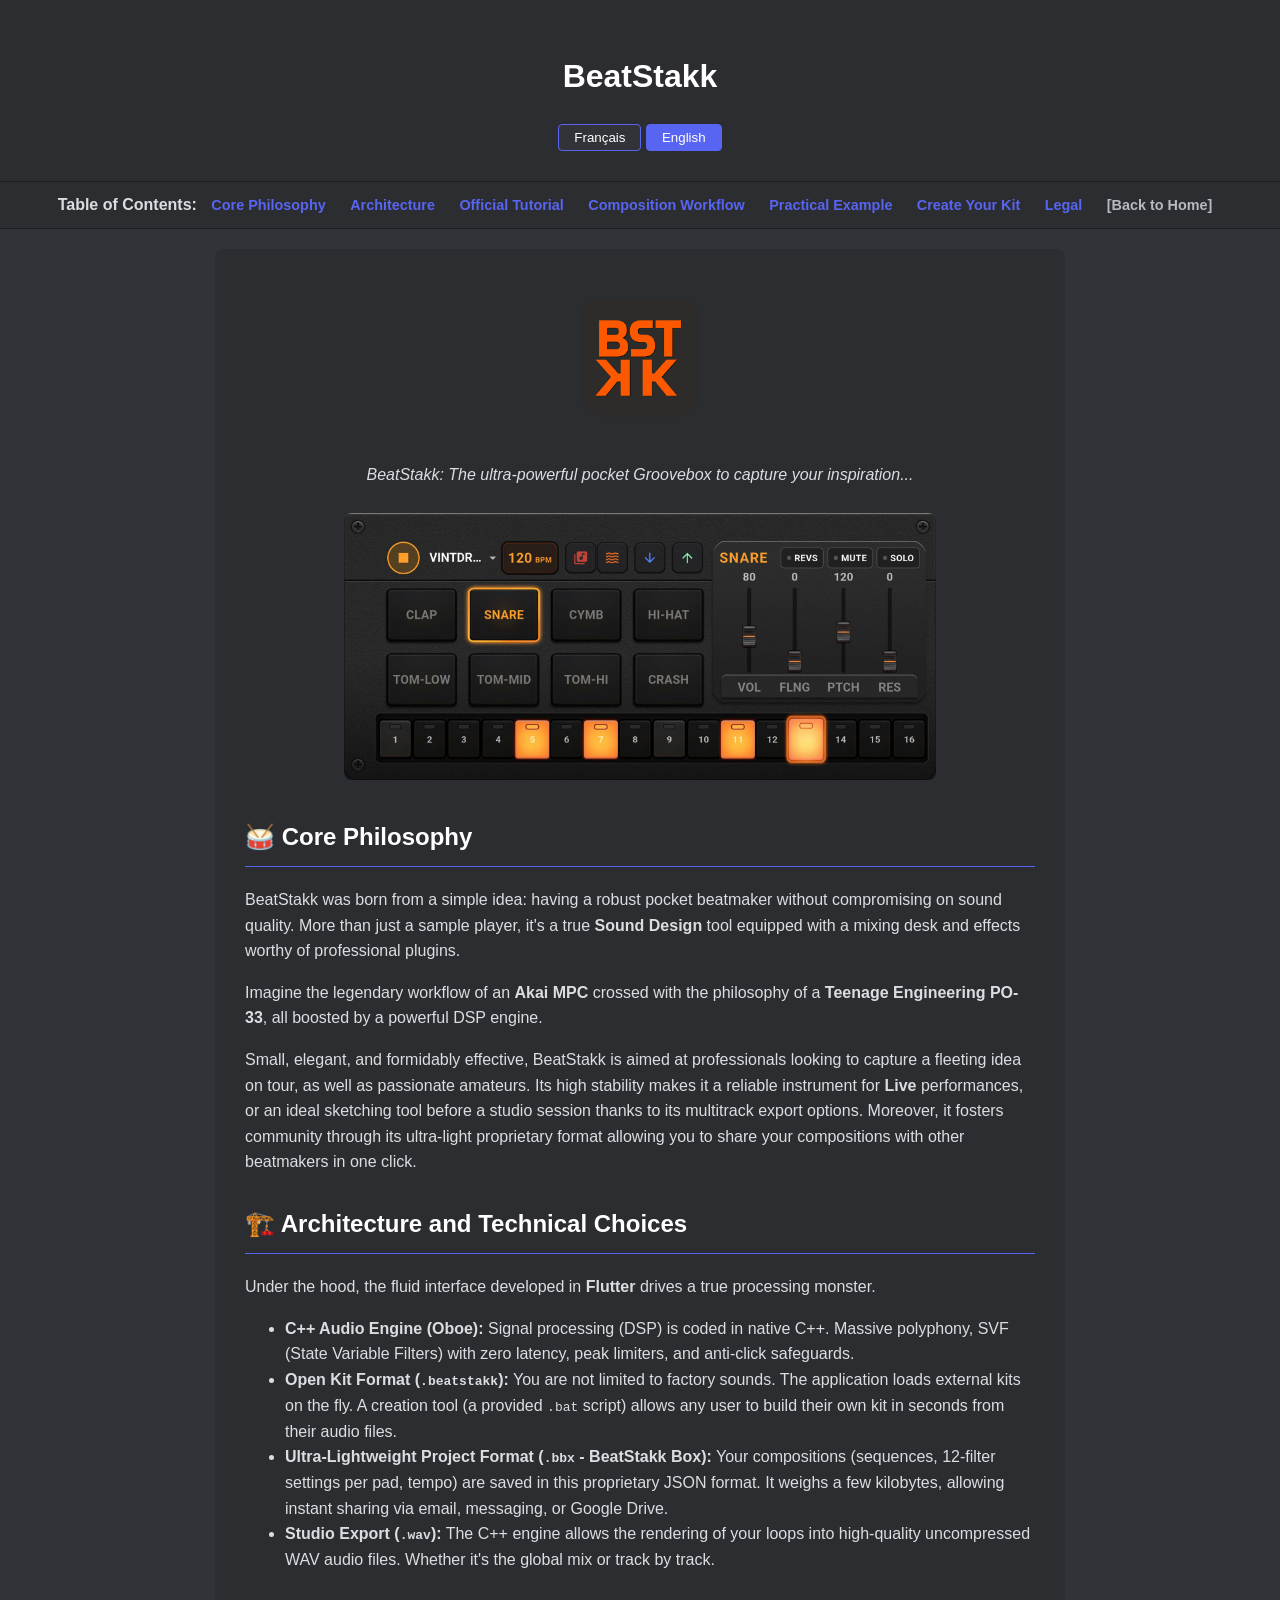
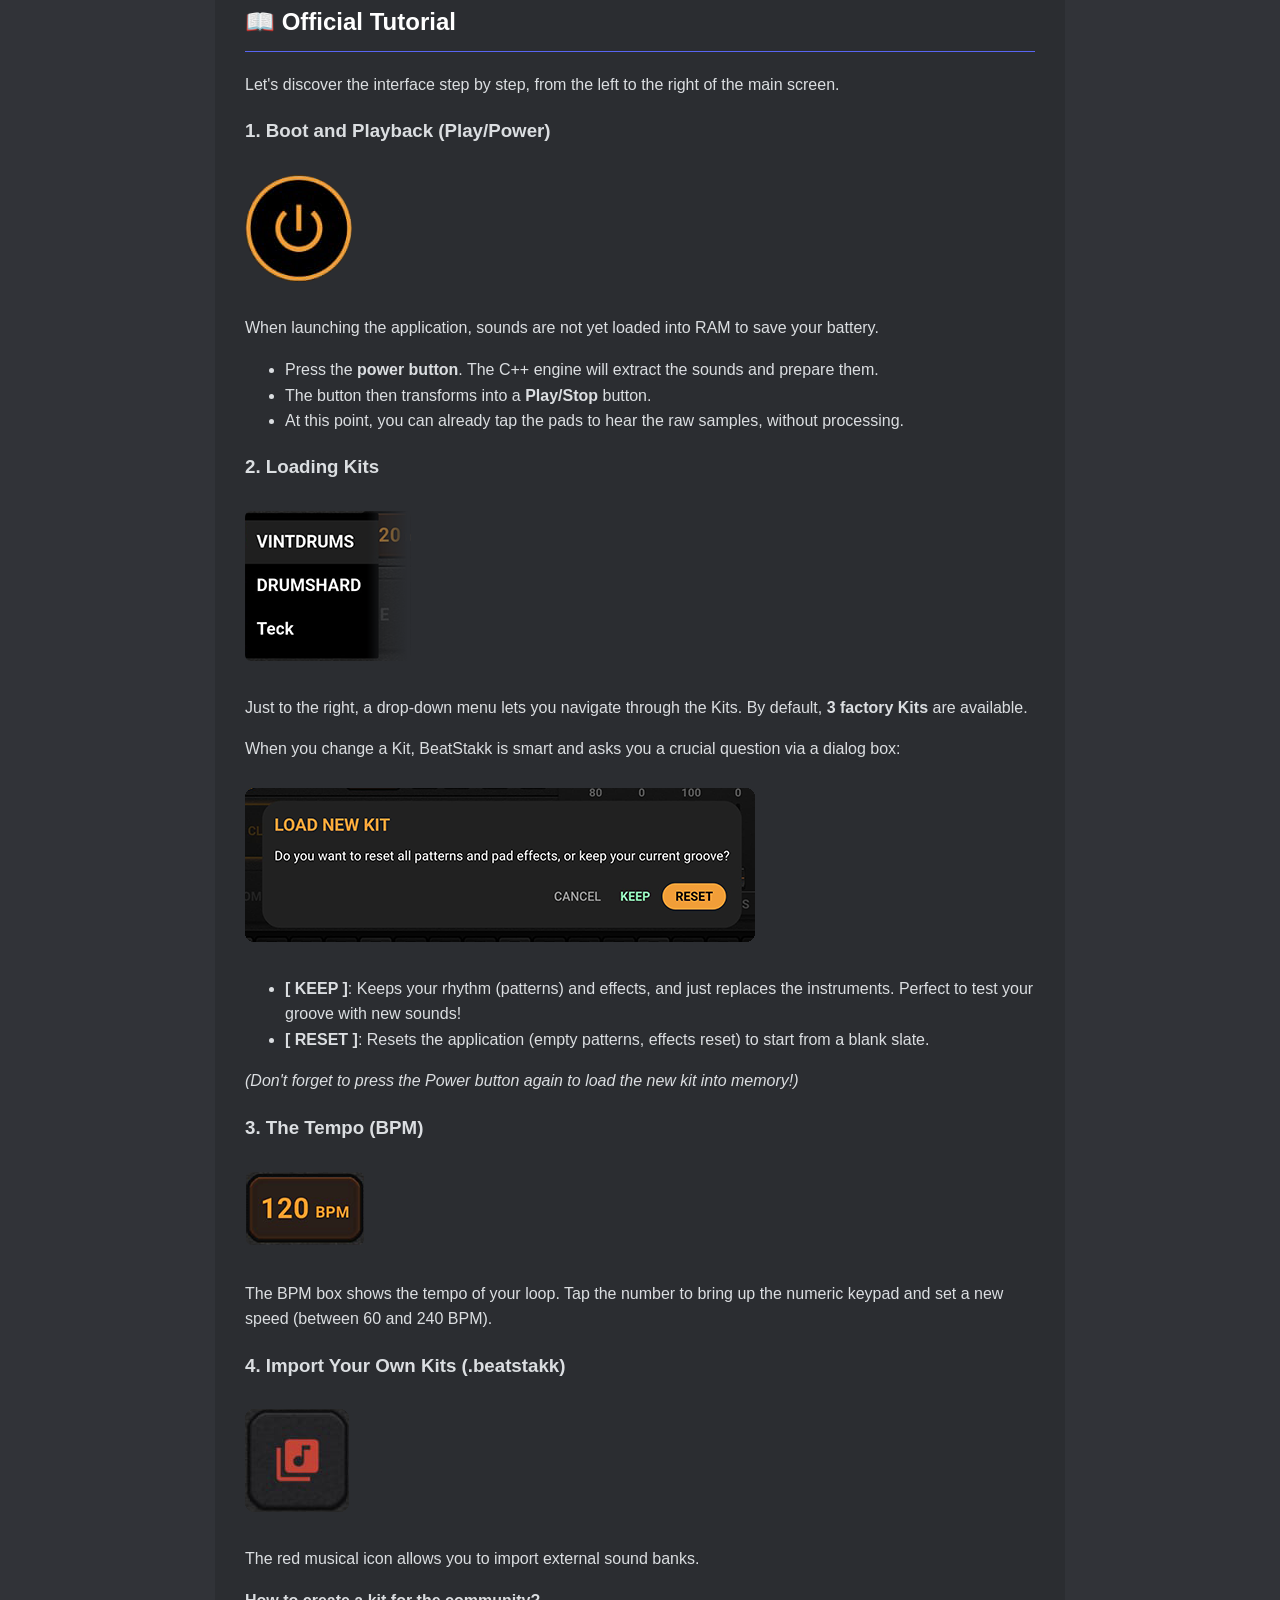
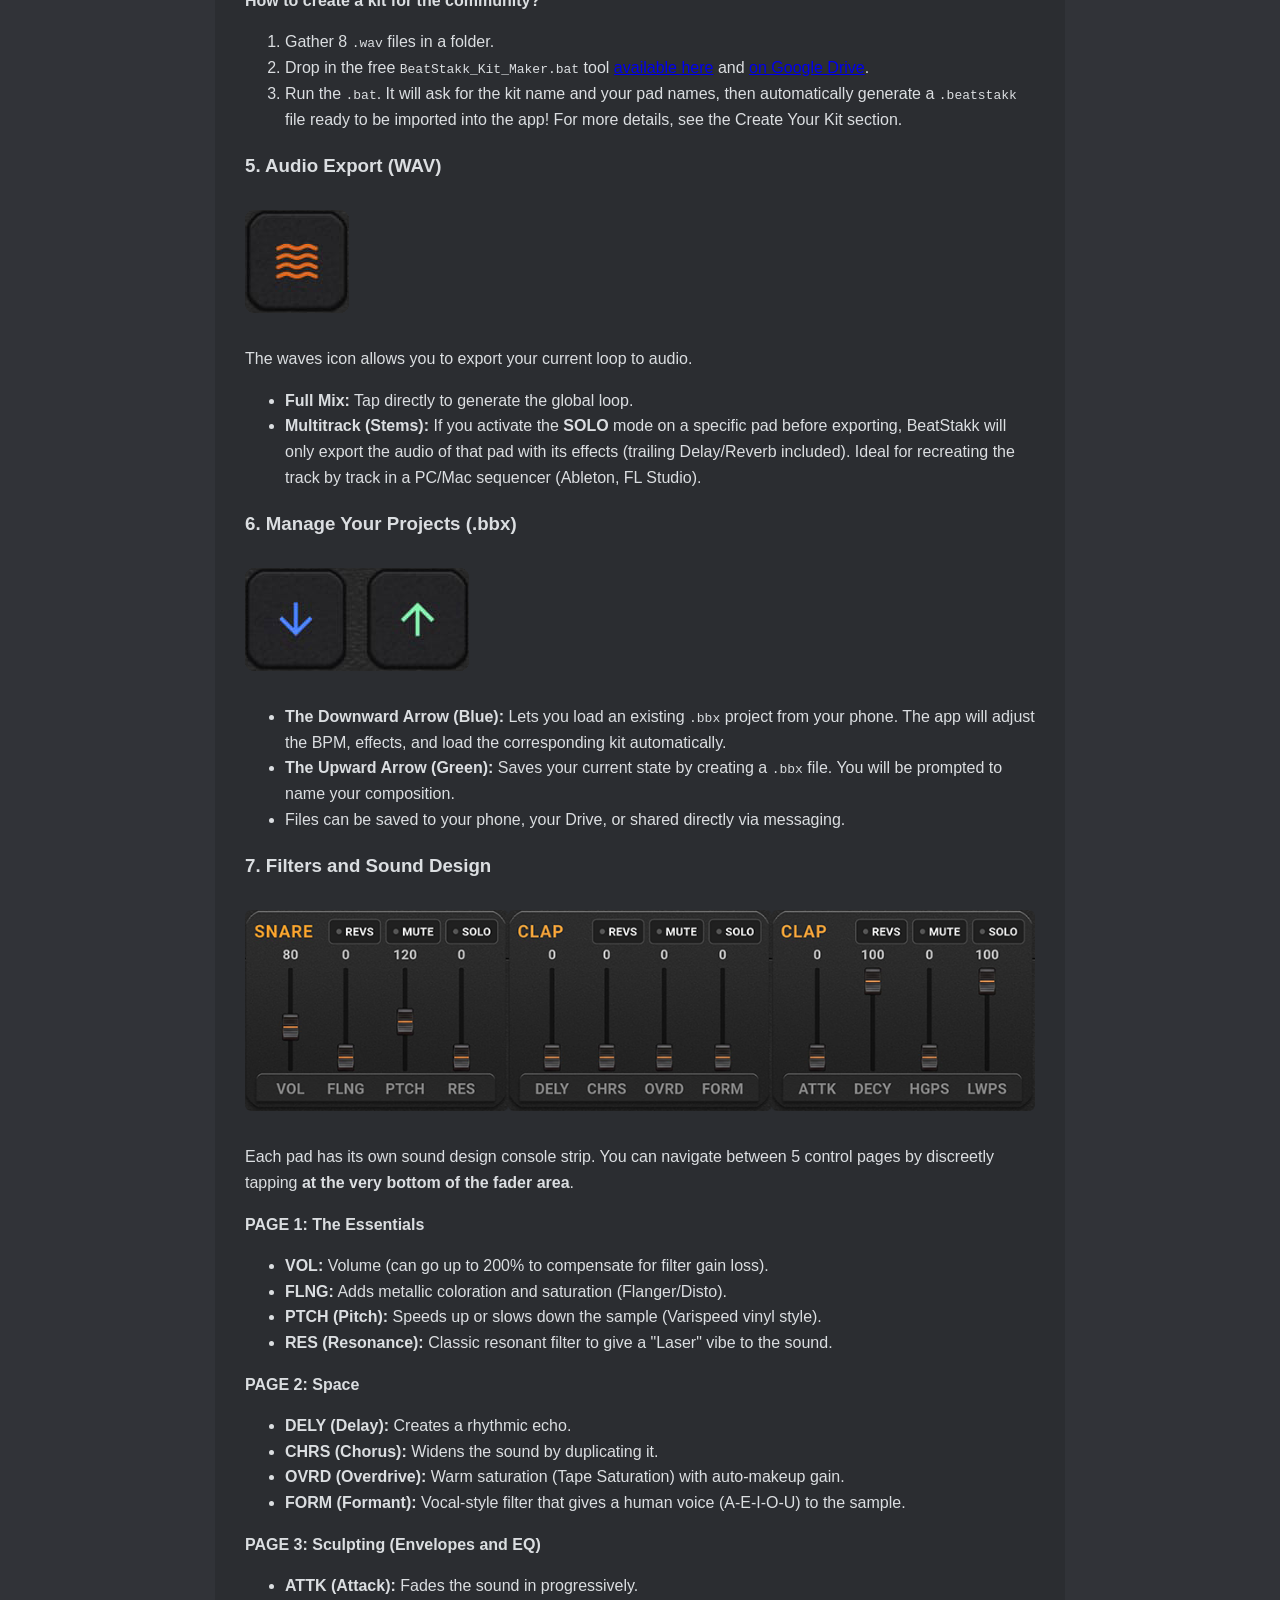
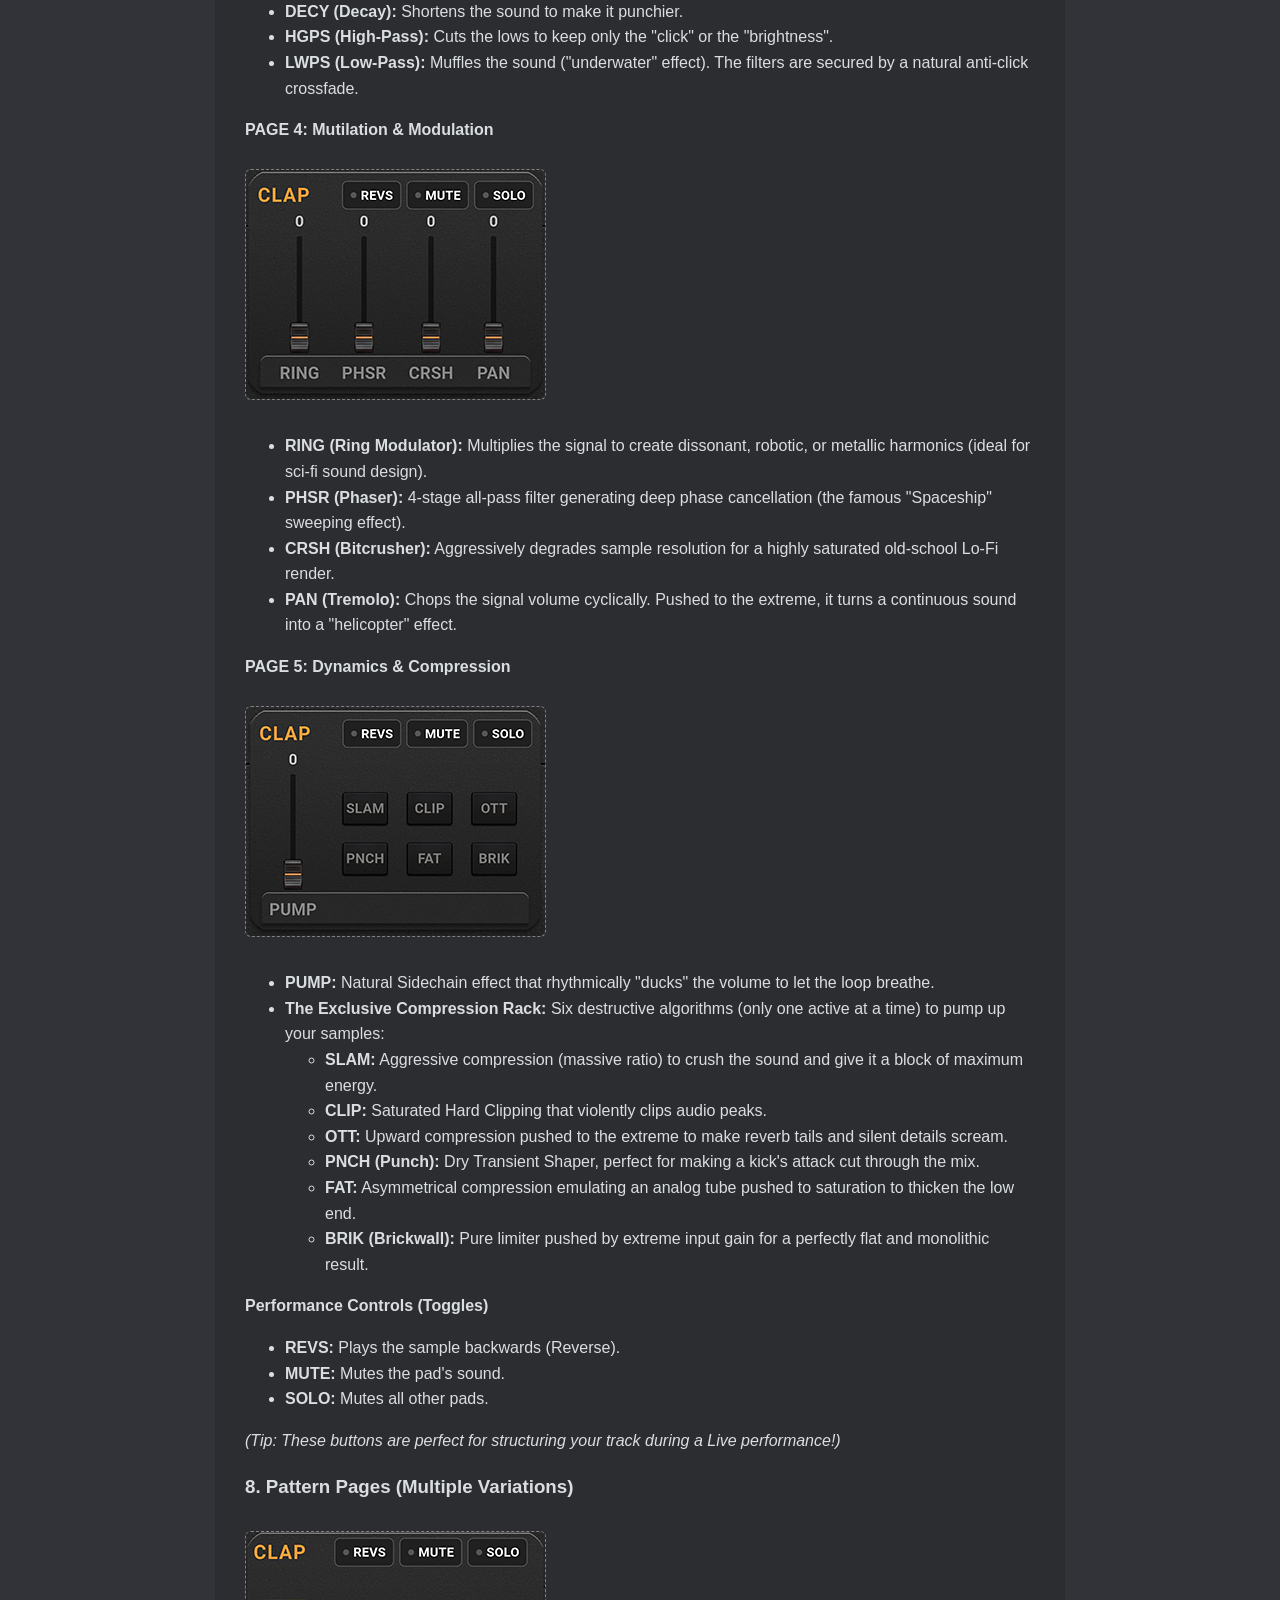
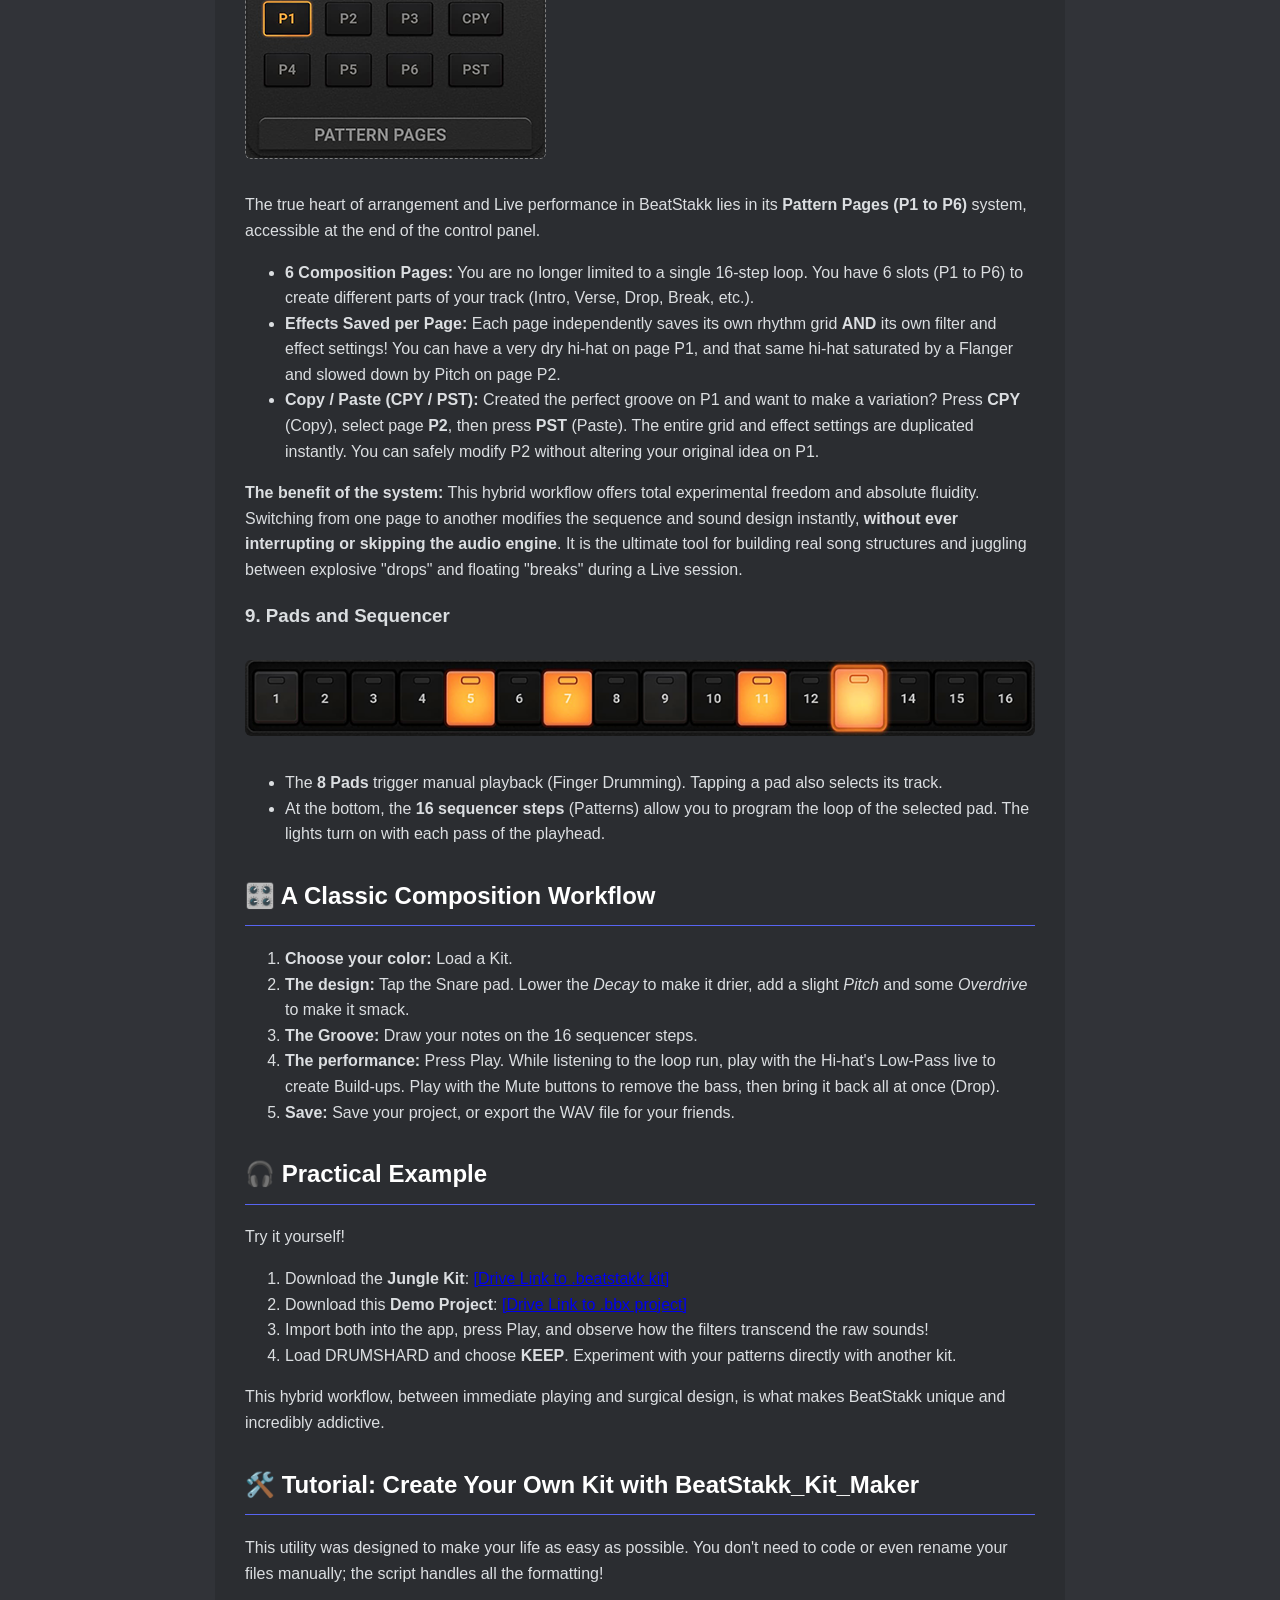
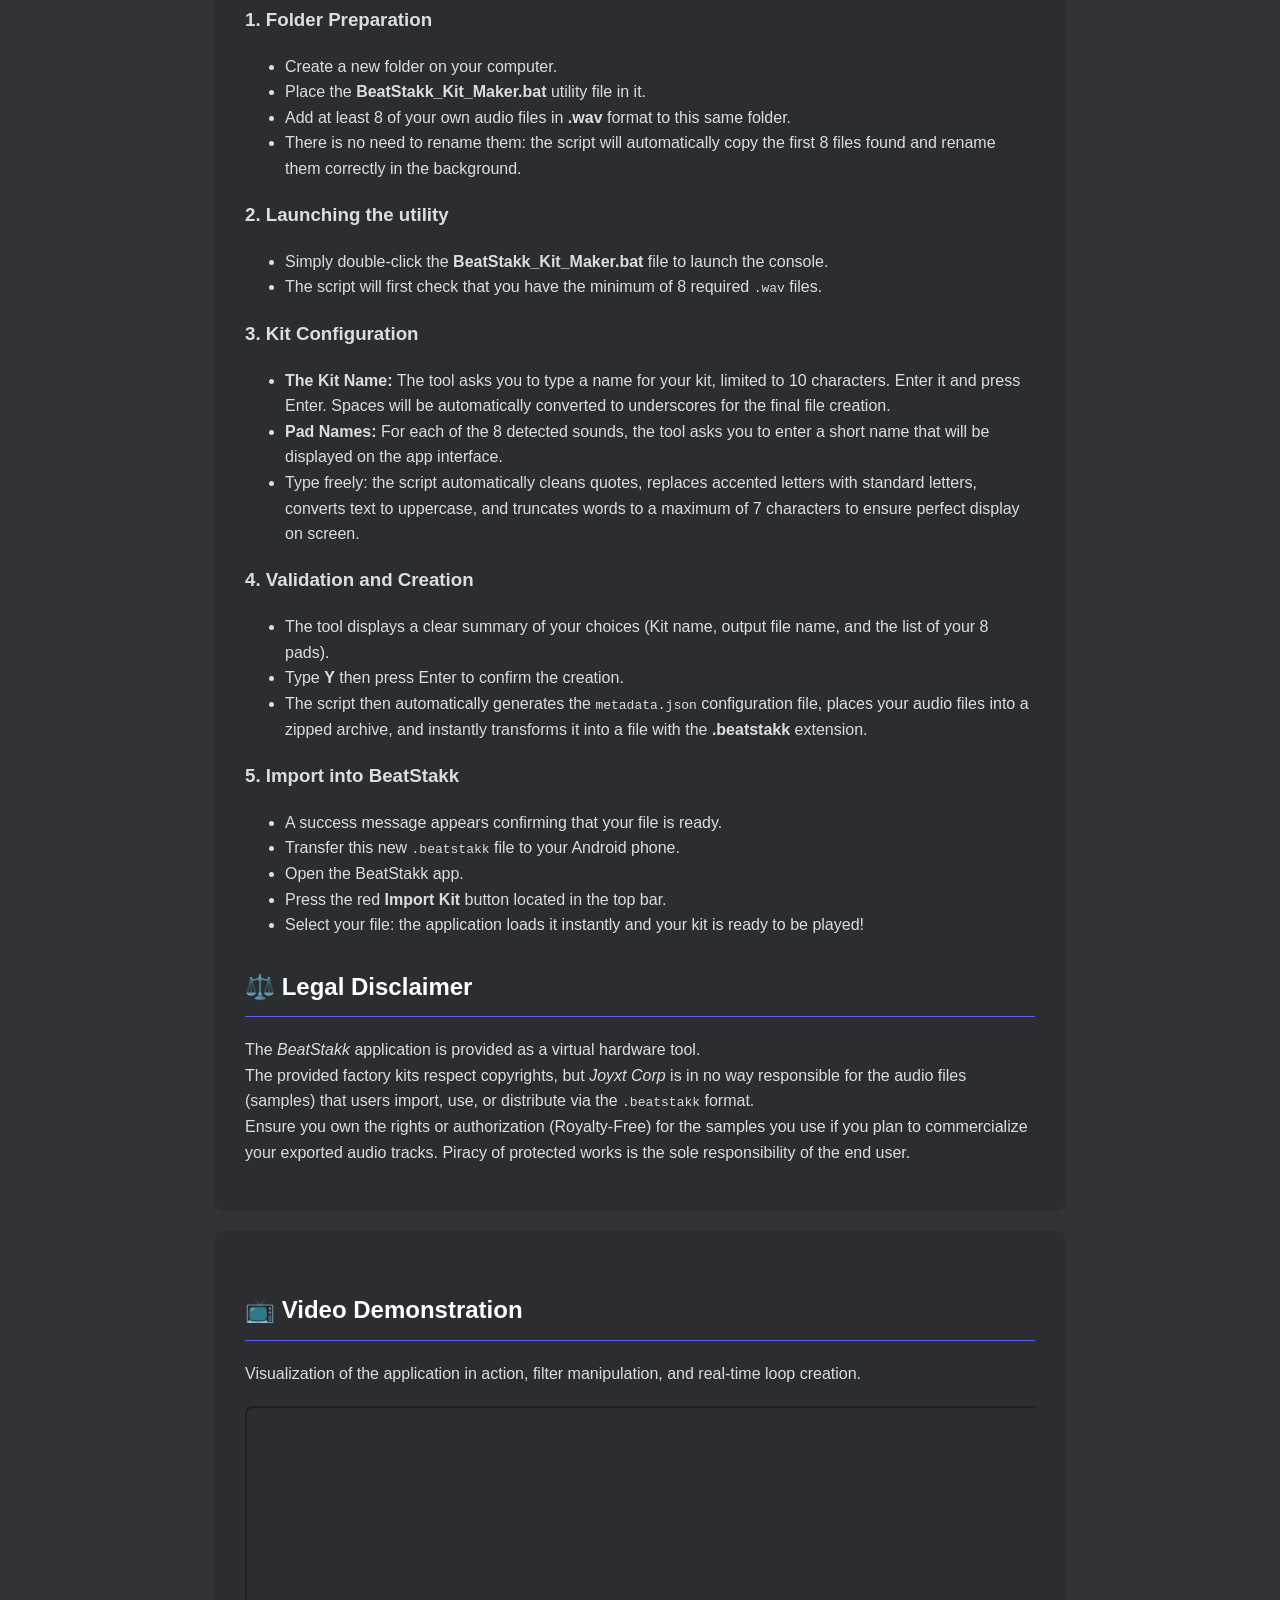
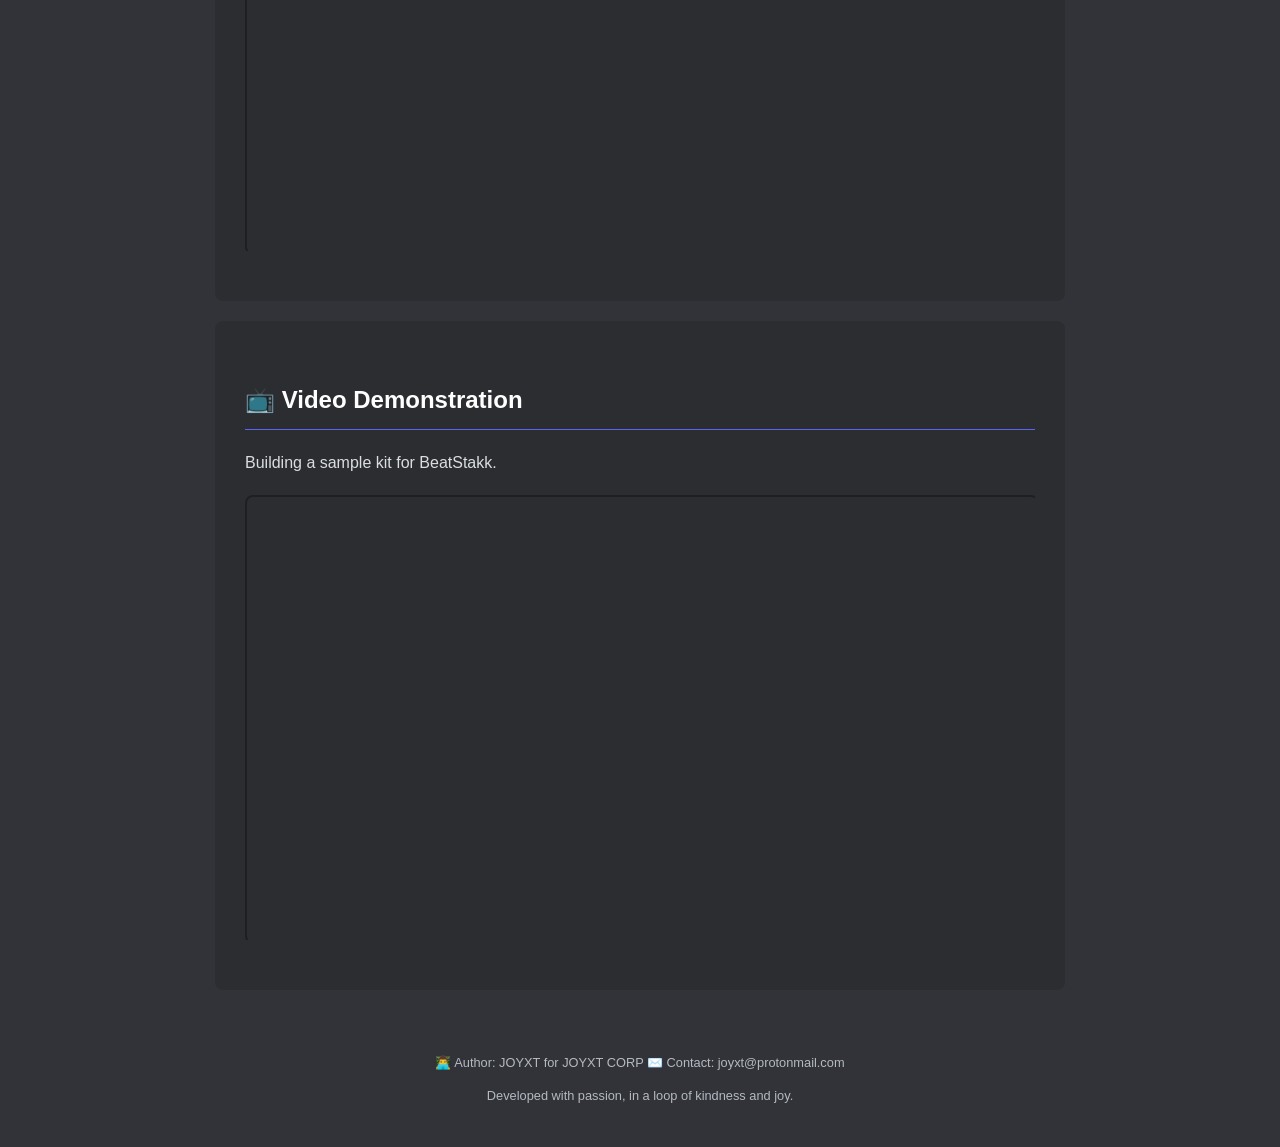
==== commit b8adbc80: "ajout systme page dans la doc en anglais" ====
--- a/beatstakk_en.html
+++ b/beatstakk_en.html
@@ -10,17 +10,17 @@
 <header>
     <h1>BeatStakk</h1>
     <div class="lang-switcher">
-        <button onclick="window.location.href='beatstakk_fr.html'">Français</button>
+        <button onclick="window.location.href='beatstakk_fr2.html'">Français</button>
         <button class="active">English</button>
     </div>
 </header>
 
 <nav class="toc">
     <strong>Table of Contents:</strong>
-    <a href="#raison">Purpose</a>
+    <a href="#raison">Core Philosophy</a>
     <a href="#architecture">Architecture</a>
     <a href="#tutoriel">Official Tutorial</a>
-    <a href="#flow">Composition Flow</a>
+    <a href="#flow">Composition Workflow</a>
     <a href="#exemple">Practical Example</a>
     <a href="#kitmaker">Create Your Kit</a>
     <a href="#legal">Legal</a>
@@ -37,83 +37,83 @@
             <img src="img/BeatStakk_ScreenShot.jpeg" alt="BeatStakk Interface" style="width: 75%; border-radius: 8px;">
         </div>
 
-        <h2 id="raison">🥁 The Purpose</h2>
-        <p>BeatStakk was born from a simple idea: having a robust pocket beatmaker without compromising on sound quality. More than just a sample player, it's a true <strong>Sound Design</strong> tool equipped with a mixer and effects worthy of professional plugins.</p>
+        <h2 id="raison">🥁 Core Philosophy</h2>
+        <p>BeatStakk was born from a simple idea: having a robust pocket beatmaker without compromising on sound quality. More than just a sample player, it's a true <strong>Sound Design</strong> tool equipped with a mixing desk and effects worthy of professional plugins.</p>
         <p>Imagine the legendary workflow of an <strong>Akai MPC</strong> crossed with the philosophy of a <strong>Teenage Engineering PO-33</strong>, all boosted by a powerful DSP engine.</p>
-        <p>Small, elegant, and formidably effective, BeatStakk is designed for both professionals looking to capture a fleeting idea on tour, and passionate amateurs. Its great stability makes it a reliable instrument for <strong>Live</strong> performances, or an ideal demo tool before a studio session thanks to its multitrack export options. Furthermore, it fosters community through its ultra-light proprietary format, allowing you to share your compositions with other beatmakers in one click.</p>
+        <p>Small, elegant, and formidably effective, BeatStakk is aimed at professionals looking to capture a fleeting idea on tour, as well as passionate amateurs. Its high stability makes it a reliable instrument for <strong>Live</strong> performances, or an ideal sketching tool before a studio session thanks to its multitrack export options. Moreover, it fosters community through its ultra-light proprietary format allowing you to share your compositions with other beatmakers in one click.</p>
 
         <h2 id="architecture">🏗️ Architecture and Technical Choices</h2>
-        <p>Under the hood, the fluid interface developed in <strong>Flutter</strong> drives a true computational monster.</p>
-        <ul>
-            <li><strong>C++ Audio Engine (Oboe):</strong> The digital signal processing (DSP) is coded in native C++. Massive polyphony, zero-latency SVF (State Variable Filters), peak limiters, and anti-click safety features.</li>
+        <p>Under the hood, the fluid interface developed in <strong>Flutter</strong> drives a true processing monster.</p>
+        <ul>
+            <li><strong>C++ Audio Engine (Oboe):</strong> Signal processing (DSP) is coded in native C++. Massive polyphony, SVF (State Variable Filters) with zero latency, peak limiters, and anti-click safeguards.</li>
             <li><strong>Open Kit Format (<code>.beatstakk</code>):</strong> You are not limited to factory sounds. The application loads external kits on the fly. A creation tool (a provided <code>.bat</code> script) allows any user to build their own kit in seconds from their audio files.</li>
-            <li><strong>Ultra-Light Project Format (<code>.bbx</code> - BeatStakk Box):</strong> Your compositions (sequences, 12-filter settings per pad, tempo) are saved in this proprietary JSON format. It weighs a few kilobytes, making it instantly shareable via email, messaging apps, or Google Drive.</li>
-            <li><strong>Studio Export (<code>.wav</code>):</strong> The C++ engine allows rendering your loops into high-quality, uncompressed WAV audio files. Whether it's the master mix or track by track.</li>
+            <li><strong>Ultra-Lightweight Project Format (<code>.bbx</code> - BeatStakk Box):</strong> Your compositions (sequences, 12-filter settings per pad, tempo) are saved in this proprietary JSON format. It weighs a few kilobytes, allowing instant sharing via email, messaging, or Google Drive.</li>
+            <li><strong>Studio Export (<code>.wav</code>):</strong> The C++ engine allows the rendering of your loops into high-quality uncompressed WAV audio files. Whether it's the global mix or track by track.</li>
         </ul>
 
         <h2 id="tutoriel">📖 Official Tutorial</h2>
         <p>Let's discover the interface step by step, from the left to the right of the main screen.</p>
 
-        <h3>1. Startup and Playback (Play/Power)</h3>
+        <h3>1. Boot and Playback (Play/Power)</h3>
         <img src="img/UI_Power.png" alt="BeatStakk Power" style="max-width: 100%; border-radius: 6px; margin: 10px 0;">
-        <p>Upon launching the application, sounds are not yet loaded into RAM to save your battery.</p>
+        <p>When launching the application, sounds are not yet loaded into RAM to save your battery.</p>
         <ul>
             <li>Press the <strong>power button</strong>. The C++ engine will extract the sounds and prepare them.</li>
             <li>The button then transforms into a <strong>Play/Stop</strong> button.</li>
-            <li>At this stage, you can already tap on the pads to hear the raw, unprocessed samples.</li>
+            <li>At this point, you can already tap the pads to hear the raw samples, without processing.</li>
         </ul>
 
         <h3>2. Loading Kits</h3>
-        <img src="img/Ui_Kit.png" alt="Kit Menu" style="max-width: 100%; border-radius: 6px; margin: 10px 0;">
-        <p>Just to the right, a dropdown menu allows you to browse through the Kits. By default, <strong>3 factory Kits</strong> are available.</p>
+        <img src="img/Ui_Kit.png" alt="Kits Menu" style="max-width: 100%; border-radius: 6px; margin: 10px 0;">
+        <p>Just to the right, a drop-down menu lets you navigate through the Kits. By default, <strong>3 factory Kits</strong> are available.</p>
         <p>When you change a Kit, BeatStakk is smart and asks you a crucial question via a dialog box:</p>
-        <img src="img/Ui_Questions.png" alt="Kit Change Message" style="max-width: 100%; border-radius: 6px; margin: 10px 0;">
-        <ul>
-            <li><strong>[ KEEP ]</strong>: Keeps your rhythm (patterns) and effects, and just replaces the instruments. Perfect for testing your groove with new sounds!</li>
-            <li><strong>[ RESET ]</strong>: Resets the application to zero (empty patterns, reset effects) to start with a blank slate.</li>
+        <img src="img/Ui_Questions.png" alt="Change Kit Message" style="max-width: 100%; border-radius: 6px; margin: 10px 0;">
+        <ul>
+            <li><strong>[ KEEP ]</strong>: Keeps your rhythm (patterns) and effects, and just replaces the instruments. Perfect to test your groove with new sounds!</li>
+            <li><strong>[ RESET ]</strong>: Resets the application (empty patterns, effects reset) to start from a blank slate.</li>
         </ul>
         <p><em>(Don't forget to press the Power button again to load the new kit into memory!)</em></p>
 
-        <h3>3. Tempo (BPM)</h3>
+        <h3>3. The Tempo (BPM)</h3>
         <img src="img/Ui_BPM.png" alt="BPM Button" style="max-width: 100%; border-radius: 6px; margin: 10px 0;">
-        <p>The BPM box shows you the tempo of your loop. Tap the number to bring up the numeric keypad and set a new speed (between 60 and 240 BPM).</p>
-
-        <h3>4. Importing your own Kits (.beatstakk)</h3>
+        <p>The BPM box shows the tempo of your loop. Tap the number to bring up the numeric keypad and set a new speed (between 60 and 240 BPM).</p>
+
+        <h3>4. Import Your Own Kits (.beatstakk)</h3>
         <img src="img/Ui_ADDKIT.png" alt="Import Kit Button" style="max-width: 100%; border-radius: 6px; margin: 10px 0;">
-        <p>The red music icon allows you to import external sound banks.</p>
+        <p>The red musical icon allows you to import external sound banks.</p>
         <p><strong>How to create a kit for the community?</strong></p>
         <ol>
             <li>Gather 8 <code>.wav</code> files in a folder.</li>
-            <li>Drop the free tool <code>BeatStakk_Kit_Maker.bat</code> <a href="Tool/BeatStakk_Kit_Maker.zip">available here</a> and <a href="https://drive.google.com/file/d/1hg0mNo_TkWM26WSYjPLIEQE8mhA7salg/view?usp=sharing" target="_blank">on Google Drive</a> into it.</li>
-            <li>Run the <code>.bat</code>. It will ask for the name of the kit and your pads, then automatically generate a <code>.beatstakk</code> file ready to be imported into the app!</li>
+            <li>Drop in the free <code>BeatStakk_Kit_Maker.bat</code> tool <a href="Tool/BeatStakk_Kit_Maker.zip">available here</a> and <a href="https://drive.google.com/file/d/1hg0mNo_TkWM26WSYjPLIEQE8mhA7salg/view?usp=sharing" target="_blank">on Google Drive</a>.</li>
+            <li>Run the <code>.bat</code>. It will ask for the kit name and your pad names, then automatically generate a <code>.beatstakk</code> file ready to be imported into the app! For more details, see the Create Your Kit section.</li>
         </ol>
 
         <h3>5. Audio Export (WAV)</h3>
         <img src="img/Ui_ExpWAVE.png" alt="Export WAV Button" style="max-width: 100%; border-radius: 6px; margin: 10px 0;">
-        <p>The waves icon allows you to export your current loop into audio.</p>
-        <ul>
-            <li><strong>Full Mix:</strong> Press directly to generate the master loop.</li>
-            <li><strong>Multitap (Stems):</strong> If you activate the <strong>SOLO</strong> mode on a specific pad before exporting, BeatStakk will only export the audio of that pad with its effects (Delay, trailing Reverb included). Ideal for recreating the track channel by channel in a PC/Mac sequencer (Ableton, FL Studio).</li>
-        </ul>
-
-        <h3>6. Managing Projects (.bbx)</h3>
-        <img src="img/Ui_IMP_EXP.png" alt="Import/Export Comp Button" style="max-width: 100%; border-radius: 6px; margin: 10px 0;">
-        <ul>
-            <li><strong>Down Arrow (Blue):</strong> Allows you to load an existing <code>.bbx</code> project from your phone. The app will automatically adjust the BPM, effects, and load the corresponding kit.</li>
-            <li><strong>Up Arrow (Green):</strong> Saves your current state by creating a <code>.bbx</code> file. You will be prompted to name your composition.</li>
-            <li>Files can be saved on the phone, on your Drive, or shared directly via messaging apps.</li>
+        <p>The waves icon allows you to export your current loop to audio.</p>
+        <ul>
+            <li><strong>Full Mix:</strong> Tap directly to generate the global loop.</li>
+            <li><strong>Multitrack (Stems):</strong> If you activate the <strong>SOLO</strong> mode on a specific pad before exporting, BeatStakk will only export the audio of that pad with its effects (trailing Delay/Reverb included). Ideal for recreating the track by track in a PC/Mac sequencer (Ableton, FL Studio).</li>
+        </ul>
+
+        <h3>6. Manage Your Projects (.bbx)</h3>
+        <img src="img/Ui_IMP_EXP.png" alt="Import/Export Composition Button" style="max-width: 100%; border-radius: 6px; margin: 10px 0;">
+        <ul>
+            <li><strong>The Downward Arrow (Blue):</strong> Lets you load an existing <code>.bbx</code> project from your phone. The app will adjust the BPM, effects, and load the corresponding kit automatically.</li>
+            <li><strong>The Upward Arrow (Green):</strong> Saves your current state by creating a <code>.bbx</code> file. You will be prompted to name your composition.</li>
+            <li>Files can be saved to your phone, your Drive, or shared directly via messaging.</li>
         </ul>
 
         <h3>7. Filters and Sound Design</h3>
-        <img src="img/Ui_Effects.png" alt="Filter Area" style="max-width: 100%; border-radius: 6px; margin: 10px 0;">
-        <p>Each pad has its own sound design channel strip. You can navigate between 5 control pages by discreetly tapping <strong>at the very bottom of the fader area</strong>.</p>
+        <img src="img/Ui_Effects.png" alt="Filters Area" style="max-width: 100%; border-radius: 6px; margin: 10px 0;">
+        <p>Each pad has its own sound design console strip. You can navigate between 5 control pages by discreetly tapping <strong>at the very bottom of the fader area</strong>.</p>
         
         <p><strong>PAGE 1: The Essentials</strong></p>
         <ul>
             <li><strong>VOL:</strong> Volume (can go up to 200% to compensate for filter gain loss).</li>
-            <li><strong>FLNG:</strong> Adds metallic coloration and saturation (Flanger/Distortion).</li>
-            <li><strong>PTCH (Pitch):</strong> Speeds up or slows down the sample (Vinyl Varispeed style).</li>
-            <li><strong>RES (Resonance):</strong> Classic resonant filter to give a "Laser" feel to the sound.</li>
+            <li><strong>FLNG:</strong> Adds metallic coloration and saturation (Flanger/Disto).</li>
+            <li><strong>PTCH (Pitch):</strong> Speeds up or slows down the sample (Varispeed vinyl style).</li>
+            <li><strong>RES (Resonance):</strong> Classic resonant filter to give a "Laser" vibe to the sound.</li>
         </ul>
 
         <p><strong>PAGE 2: Space</strong></p>
@@ -121,24 +121,24 @@
             <li><strong>DELY (Delay):</strong> Creates a rhythmic echo.</li>
             <li><strong>CHRS (Chorus):</strong> Widens the sound by duplicating it.</li>
             <li><strong>OVRD (Overdrive):</strong> Warm saturation (Tape Saturation) with auto-makeup gain.</li>
-            <li><strong>FORM (Formant):</strong> Vocal-type filter that gives a human voice (A-E-I-O-U) to the sample.</li>
+            <li><strong>FORM (Formant):</strong> Vocal-style filter that gives a human voice (A-E-I-O-U) to the sample.</li>
         </ul>
 
         <p><strong>PAGE 3: Sculpting (Envelopes and EQ)</strong></p>
         <ul>
             <li><strong>ATTK (Attack):</strong> Fades the sound in progressively.</li>
-            <li><strong>DECY (Decay):</strong> Shortens the sound to make it more percussive.</li>
-            <li><strong>HGPS (High-Pass):</strong> Cuts the lows to keep only the "click" or "brightness".</li>
-            <li><strong>LWPS (Low-Pass):</strong> Muffles the sound ("underwater" effect). Filters are secured by a natural anti-click crossfade.</li>
+            <li><strong>DECY (Decay):</strong> Shortens the sound to make it punchier.</li>
+            <li><strong>HGPS (High-Pass):</strong> Cuts the lows to keep only the "click" or the "brightness".</li>
+            <li><strong>LWPS (Low-Pass):</strong> Muffles the sound ("underwater" effect). The filters are secured by a natural anti-click crossfade.</li>
         </ul>
 
         <p><strong>PAGE 4: Mutilation & Modulation</strong></p>
         <img src="img/Ui_Effects_page4.png" alt="[Effects Ring PHSR CRSH PAN]" style="max-width: 100%; border-radius: 6px; margin: 10px 0; border: 1px dashed gray;">
         <ul>
             <li><strong>RING (Ring Modulator):</strong> Multiplies the signal to create dissonant, robotic, or metallic harmonics (ideal for sci-fi sound design).</li>
-            <li><strong>PHSR (Phaser):</strong> 4-stage all-pass filter generating deep phase cancellation (the famous "Spaceship" sweep effect).</li>
-            <li><strong>CRSH (Bitcrusher):</strong> Aggressively degrades the sample resolution for a heavily saturated old-school Lo-Fi render.</li>
-            <li><strong>PAN (Tremolo):</strong> Chops the signal volume cyclically. Pushed to the extreme, it transforms a continuous sound into a "helicopter" effect.</li>
+            <li><strong>PHSR (Phaser):</strong> 4-stage all-pass filter generating deep phase cancellation (the famous "Spaceship" sweeping effect).</li>
+            <li><strong>CRSH (Bitcrusher):</strong> Aggressively degrades sample resolution for a highly saturated old-school Lo-Fi render.</li>
+            <li><strong>PAN (Tremolo):</strong> Chops the signal volume cyclically. Pushed to the extreme, it turns a continuous sound into a "helicopter" effect.</li>
         </ul>
 
         <p><strong>PAGE 5: Dynamics & Compression</strong></p>
@@ -150,9 +150,9 @@
                     <li><strong>SLAM:</strong> Aggressive compression (massive ratio) to crush the sound and give it a block of maximum energy.</li>
                     <li><strong>CLIP:</strong> Saturated Hard Clipping that violently clips audio peaks.</li>
                     <li><strong>OTT:</strong> Upward compression pushed to the extreme to make reverb tails and silent details scream.</li>
-                    <li><strong>PNCH (Punch):</strong> Dry Transient Shaper, perfect for making a kick's attack punch through the mix.</li>
+                    <li><strong>PNCH (Punch):</strong> Dry Transient Shaper, perfect for making a kick's attack cut through the mix.</li>
                     <li><strong>FAT:</strong> Asymmetrical compression emulating an analog tube pushed to saturation to thicken the low end.</li>
-                    <li><strong>BRIK (Brickwall):</strong> Pure limiter driven by massive input gain for a perfectly flat and monolithic result.</li>
+                    <li><strong>BRIK (Brickwall):</strong> Pure limiter pushed by extreme input gain for a perfectly flat and monolithic result.</li>
                 </ul>
             </li>
         </ul>
@@ -165,68 +165,81 @@
         </ul>
         <p><em>(Tip: These buttons are perfect for structuring your track during a Live performance!)</em></p>
 
-        <h3>8. Pads and Sequencer</h3>
+        <h3>8. Pattern Pages (Multiple Variations)</h3>
+        
+        <!-- Placeholder for your screenshot -->
+        <img src="img/Pages.png" alt="Pattern Pages UI" style="max-width: 100%; border-radius: 6px; margin: 10px 0; border: 1px dashed gray;">
+        
+        <p>The true heart of arrangement and Live performance in BeatStakk lies in its <strong>Pattern Pages (P1 to P6)</strong> system, accessible at the end of the control panel.</p>
+        <ul>
+            <li><strong>6 Composition Pages:</strong> You are no longer limited to a single 16-step loop. You have 6 slots (P1 to P6) to create different parts of your track (Intro, Verse, Drop, Break, etc.).</li>
+            <li><strong>Effects Saved per Page:</strong> Each page independently saves its own rhythm grid <strong>AND</strong> its own filter and effect settings! You can have a very dry hi-hat on page P1, and that same hi-hat saturated by a Flanger and slowed down by Pitch on page P2.</li>
+            <li><strong>Copy / Paste (CPY / PST):</strong> Created the perfect groove on P1 and want to make a variation? Press <strong>CPY</strong> (Copy), select page <strong>P2</strong>, then press <strong>PST</strong> (Paste). The entire grid and effect settings are duplicated instantly. You can safely modify P2 without altering your original idea on P1.</li>
+        </ul>
+        <p><strong>The benefit of the system:</strong> This hybrid workflow offers total experimental freedom and absolute fluidity. Switching from one page to another modifies the sequence and sound design instantly, <strong>without ever interrupting or skipping the audio engine</strong>. It is the ultimate tool for building real song structures and juggling between explosive "drops" and floating "breaks" during a Live session.</p>
+
+        <h3>9. Pads and Sequencer</h3>
         <img src="img/Ui_Patterns.png" alt="Sequencer" style="max-width: 100%; border-radius: 6px; margin: 10px 0;">
         <ul>
-            <li>The <strong>8 Pads</strong> trigger manual playback (Finger Drumming). Touching a pad also selects its track.</li>
-            <li>At the bottom, the <strong>16 sequencer steps</strong> (Patterns) allow you to program the selected pad's loop. The lights turn on as the playhead passes.</li>
-        </ul>
-
-        <h2 id="flow">🎛️ A Classic Composition Flow</h2>
+            <li>The <strong>8 Pads</strong> trigger manual playback (Finger Drumming). Tapping a pad also selects its track.</li>
+            <li>At the bottom, the <strong>16 sequencer steps</strong> (Patterns) allow you to program the loop of the selected pad. The lights turn on with each pass of the playhead.</li>
+        </ul>
+
+        <h2 id="flow">🎛️ A Classic Composition Workflow</h2>
         <ol>
             <li><strong>Choose your color:</strong> Load a Kit.</li>
-            <li><strong>Design:</strong> Tap the Snare pad. Lower the <em>Decay</em> to make it drier, add a slight <em>Pitch</em> and some <em>Overdrive</em> to make it snap.</li>
-            <li><strong>Groove:</strong> Draw your notes on the 16 sequencer steps.</li>
-            <li><strong>Performance:</strong> Press Play. While listening to the loop play, tweak the Hi-hat's Low-Pass live to create Build-ups. Play with the Mute buttons to drop the bass, then bring it all back at once (Drop).</li>
+            <li><strong>The design:</strong> Tap the Snare pad. Lower the <em>Decay</em> to make it drier, add a slight <em>Pitch</em> and some <em>Overdrive</em> to make it smack.</li>
+            <li><strong>The Groove:</strong> Draw your notes on the 16 sequencer steps.</li>
+            <li><strong>The performance:</strong> Press Play. While listening to the loop run, play with the Hi-hat's Low-Pass live to create Build-ups. Play with the Mute buttons to remove the bass, then bring it back all at once (Drop).</li>
             <li><strong>Save:</strong> Save your project, or export the WAV file for your friends.</li>
         </ol>
 
         <h2 id="exemple">🎧 Practical Example</h2>
         <p>Try it yourself!</p>
         <ol>
-            <li>Download the <strong>Jungle Kit</strong>: <a href="https://drive.google.com/file/d/19Ub7Polo5InMxgsC59vypetd4v2DM2sg/view?usp=sharing" target="_blank">[Drive link to the .beatstakk kit]</a></li>
-            <li>Download this <strong>Demo Project</strong>: <a href="https://drive.google.com/file/d/1XebCgmjNtknM7NteTGm-o6sNWkcVsdc2/view?usp=sharing" target="_blank">[Drive link to the .bbx project]</a></li>
-            <li>Import both into the application, press Play, and watch how the filters transcend the raw sounds!</li>
+            <li>Download the <strong>Jungle Kit</strong>: <a href="https://drive.google.com/file/d/19Ub7Polo5InMxgsC59vypetd4v2DM2sg/view?usp=sharing" target="_blank">[Drive Link to .beatstakk kit]</a></li>
+            <li>Download this <strong>Demo Project</strong>: <a href="https://drive.google.com/file/d/1XebCgmjNtknM7NteTGm-o6sNWkcVsdc2/view?usp=sharing" target="_blank">[Drive Link to .bbx project]</a></li>
+            <li>Import both into the app, press Play, and observe how the filters transcend the raw sounds!</li>
             <li>Load DRUMSHARD and choose <strong>KEEP</strong>. Experiment with your patterns directly with another kit.</li>
         </ol>
         <p>This hybrid workflow, between immediate playing and surgical design, is what makes BeatStakk unique and incredibly addictive.</p>
 
         <h2 id="kitmaker">🛠️ Tutorial: Create Your Own Kit with BeatStakk_Kit_Maker</h2>
-        <p>This utility was designed to make your life as easy as possible. You don't need to code or even manually rename your files, the script handles all the formatting!</p>
+        <p>This utility was designed to make your life as easy as possible. You don't need to code or even rename your files manually; the script handles all the formatting!</p>
 
         <h3>1. Folder Preparation</h3>
         <ul>
             <li>Create a new folder on your computer.</li>
-            <li>Place the utility file <strong>BeatStakk_Kit_Maker.bat</strong> inside it.</li>
+            <li>Place the <strong>BeatStakk_Kit_Maker.bat</strong> utility file in it.</li>
             <li>Add at least 8 of your own audio files in <strong>.wav</strong> format to this same folder.</li>
-            <li>There's no need to rename them: the script will automatically copy the first 8 files it finds and rename them correctly in the background.</li>
-        </ul>
-
-        <h3>2. Launching the Utility</h3>
+            <li>There is no need to rename them: the script will automatically copy the first 8 files found and rename them correctly in the background.</li>
+        </ul>
+
+        <h3>2. Launching the utility</h3>
         <ul>
             <li>Simply double-click the <strong>BeatStakk_Kit_Maker.bat</strong> file to launch the console.</li>
-            <li>The script will first verify that you have the minimum required 8 <code>.wav</code> files.</li>
+            <li>The script will first check that you have the minimum of 8 required <code>.wav</code> files.</li>
         </ul>
 
         <h3>3. Kit Configuration</h3>
         <ul>
-            <li><strong>Kit Name:</strong> The tool asks you to type a name for your kit, limited to 10 characters. Enter it and press Enter. Spaces will automatically be converted to underscores for the creation of the final file.</li>
-            <li><strong>Pad Names:</strong> For each of the 8 detected sounds, the tool asks you to enter a short name that will be displayed on the application's interface.</li>
-            <li>Type freely: the script automatically cleans quotes, replaces accented letters with simple ones, converts the text to uppercase, and cuts words to a maximum of 7 characters to ensure a perfect display on screen.</li>
+            <li><strong>The Kit Name:</strong> The tool asks you to type a name for your kit, limited to 10 characters. Enter it and press Enter. Spaces will be automatically converted to underscores for the final file creation.</li>
+            <li><strong>Pad Names:</strong> For each of the 8 detected sounds, the tool asks you to enter a short name that will be displayed on the app interface.</li>
+            <li>Type freely: the script automatically cleans quotes, replaces accented letters with standard letters, converts text to uppercase, and truncates words to a maximum of 7 characters to ensure perfect display on screen.</li>
         </ul>
 
         <h3>4. Validation and Creation</h3>
         <ul>
             <li>The tool displays a clear summary of your choices (Kit name, output file name, and the list of your 8 pads).</li>
-            <li>Type <strong>Y</strong> and then press Enter to confirm the creation.</li>
-            <li>The script then automatically generates the <code>metadata.json</code> configuration file, places your audio files into a zipped archive, and transforms it in the blink of an eye into a file with the <strong>.beatstakk</strong> extension.</li>
-        </ul>
-
-        <h3>5. Importing into BeatStakk</h3>
-        <ul>
-            <li>A success message is displayed confirming that your file is ready.</li>
+            <li>Type <strong>Y</strong> then press Enter to confirm the creation.</li>
+            <li>The script then automatically generates the <code>metadata.json</code> configuration file, places your audio files into a zipped archive, and instantly transforms it into a file with the <strong>.beatstakk</strong> extension.</li>
+        </ul>
+
+        <h3>5. Import into BeatStakk</h3>
+        <ul>
+            <li>A success message appears confirming that your file is ready.</li>
             <li>Transfer this new <code>.beatstakk</code> file to your Android phone.</li>
-            <li>Open the BeatStakk application.</li>
+            <li>Open the BeatStakk app.</li>
             <li>Press the red <strong>Import Kit</strong> button located in the top bar.</li>
             <li>Select your file: the application loads it instantly and your kit is ready to be played!</li>
         </ul>
@@ -234,14 +247,14 @@
         <h2 id="legal">⚖️ Legal Disclaimer</h2>
         <p>The <em>BeatStakk</em> application is provided as a virtual hardware tool.<br>
         The provided factory kits respect copyrights, but <em>Joyxt Corp</em> is in no way responsible for the audio files (samples) that users import, use, or distribute via the <code>.beatstakk</code> format.<br>
-        Make sure you own the rights or authorization (Royalty-Free) for the samples you use if you plan to commercialize your exported audio tracks. Piracy of copyrighted works is the sole responsibility of the end user.</p>
+        Ensure you own the rights or authorization (Royalty-Free) for the samples you use if you plan to commercialize your exported audio tracks. Piracy of protected works is the sole responsibility of the end user.</p>
     </div>
 </main>
 
 <main>
     <section class="card">
         <h2>📺 Video Demonstration</h2>
-        <p>Visualization of the application in action, manipulation of filters, and real-time loop creation.</p>
+        <p>Visualization of the application in action, filter manipulation, and real-time loop creation.</p>
         
         <div class="video-container">
             <iframe 
@@ -253,18 +266,20 @@
             </iframe>
         </div>
     </section>
-     <section class="card">
+    <section class="card">
         <h2>📺 Video Demonstration</h2>
-        <p>Create a sample kit for Beatstakk.</p>
+        <p>Building a sample kit for BeatStakk.</p>
         
         <div class="video-container">
-    <iframe 
-        src="https://www.youtube.com/embed/rQaU_6158As" 
-        frameborder="0" 
-        allow="accelerometer; autoplay; clipboard-write; encrypted-media; gyroscope; picture-in-picture; web-share" 
-        referrerpolicy="strict-origin-when-cross-origin"
-        allowfullscreen>
-    </iframe>
+            <iframe 
+                src="https://www.youtube.com/embed/rQaU_6158As" 
+                frameborder="0" 
+                allow="accelerometer; autoplay; clipboard-write; encrypted-media; gyroscope; picture-in-picture; web-share" 
+                referrerpolicy="strict-origin-when-cross-origin"
+                allowfullscreen>
+            </iframe>
+        </div>
+    </section>
 </main>
 
 <footer>
